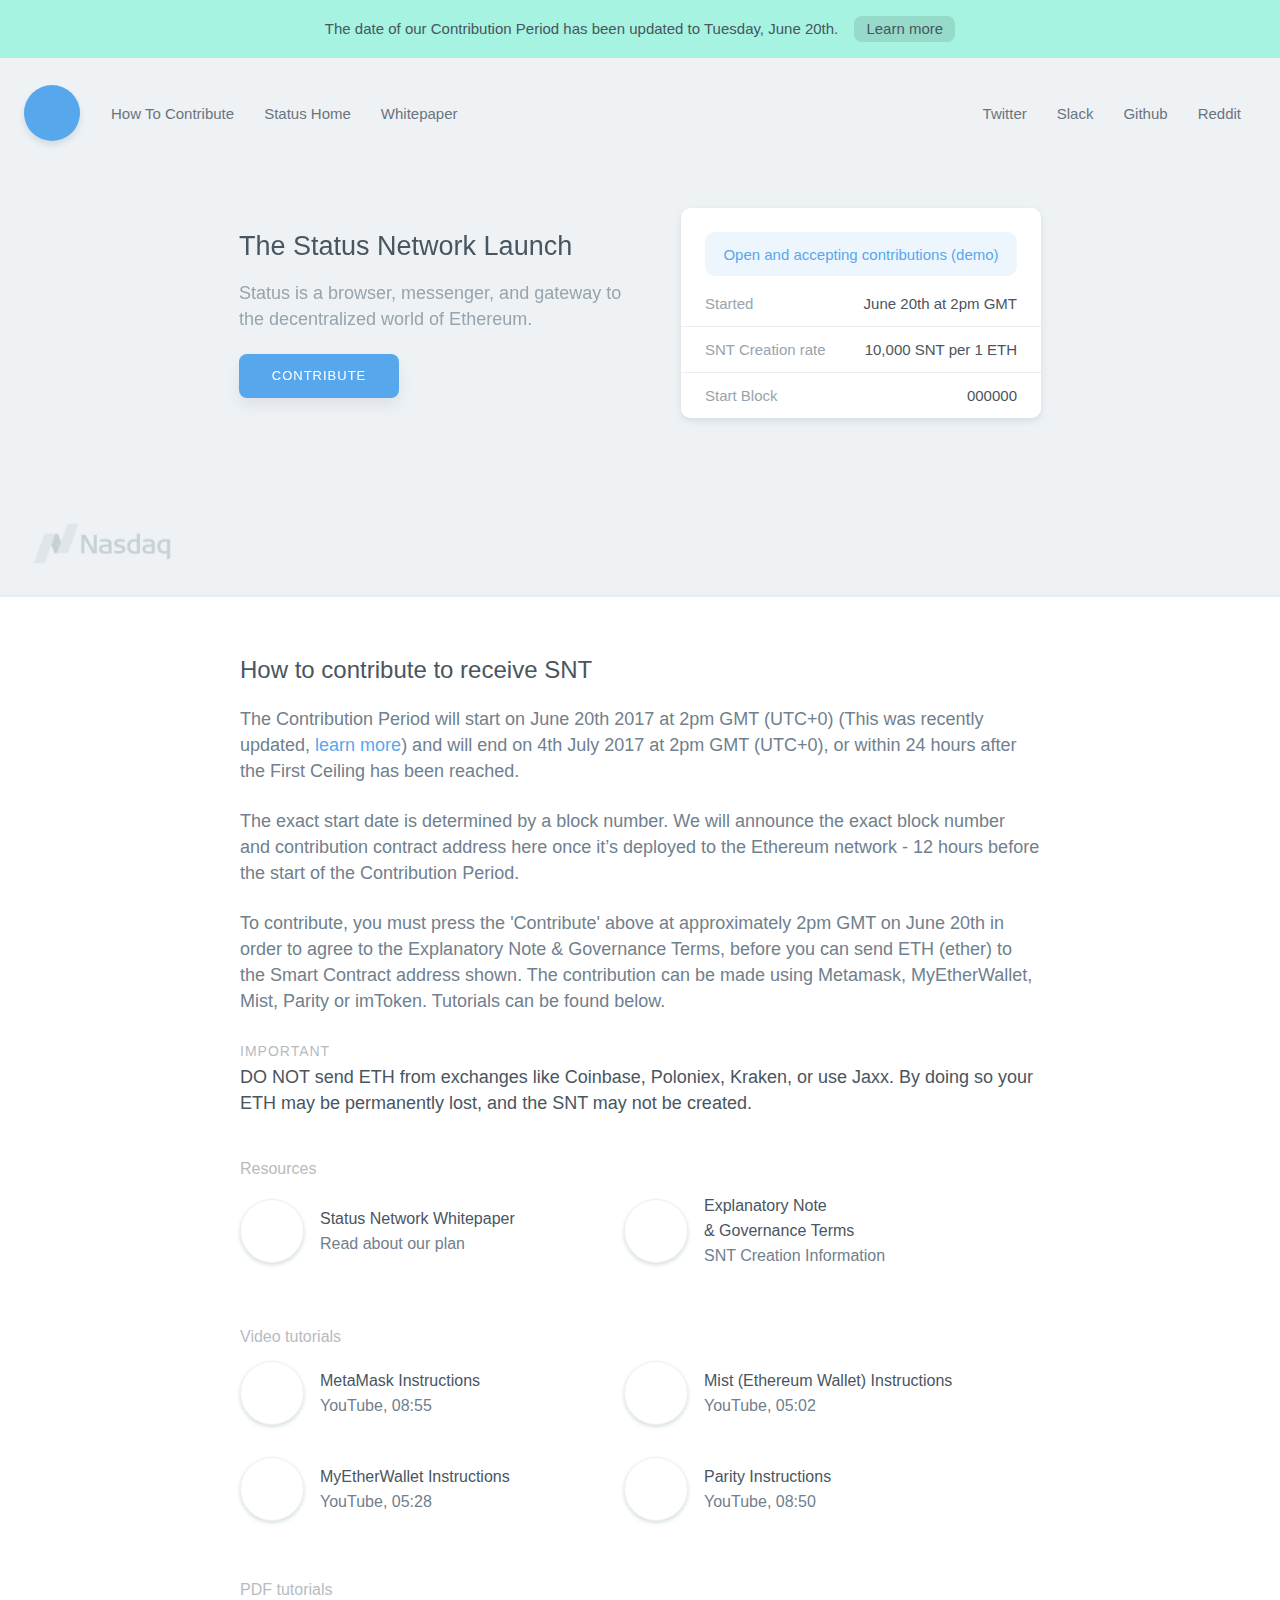
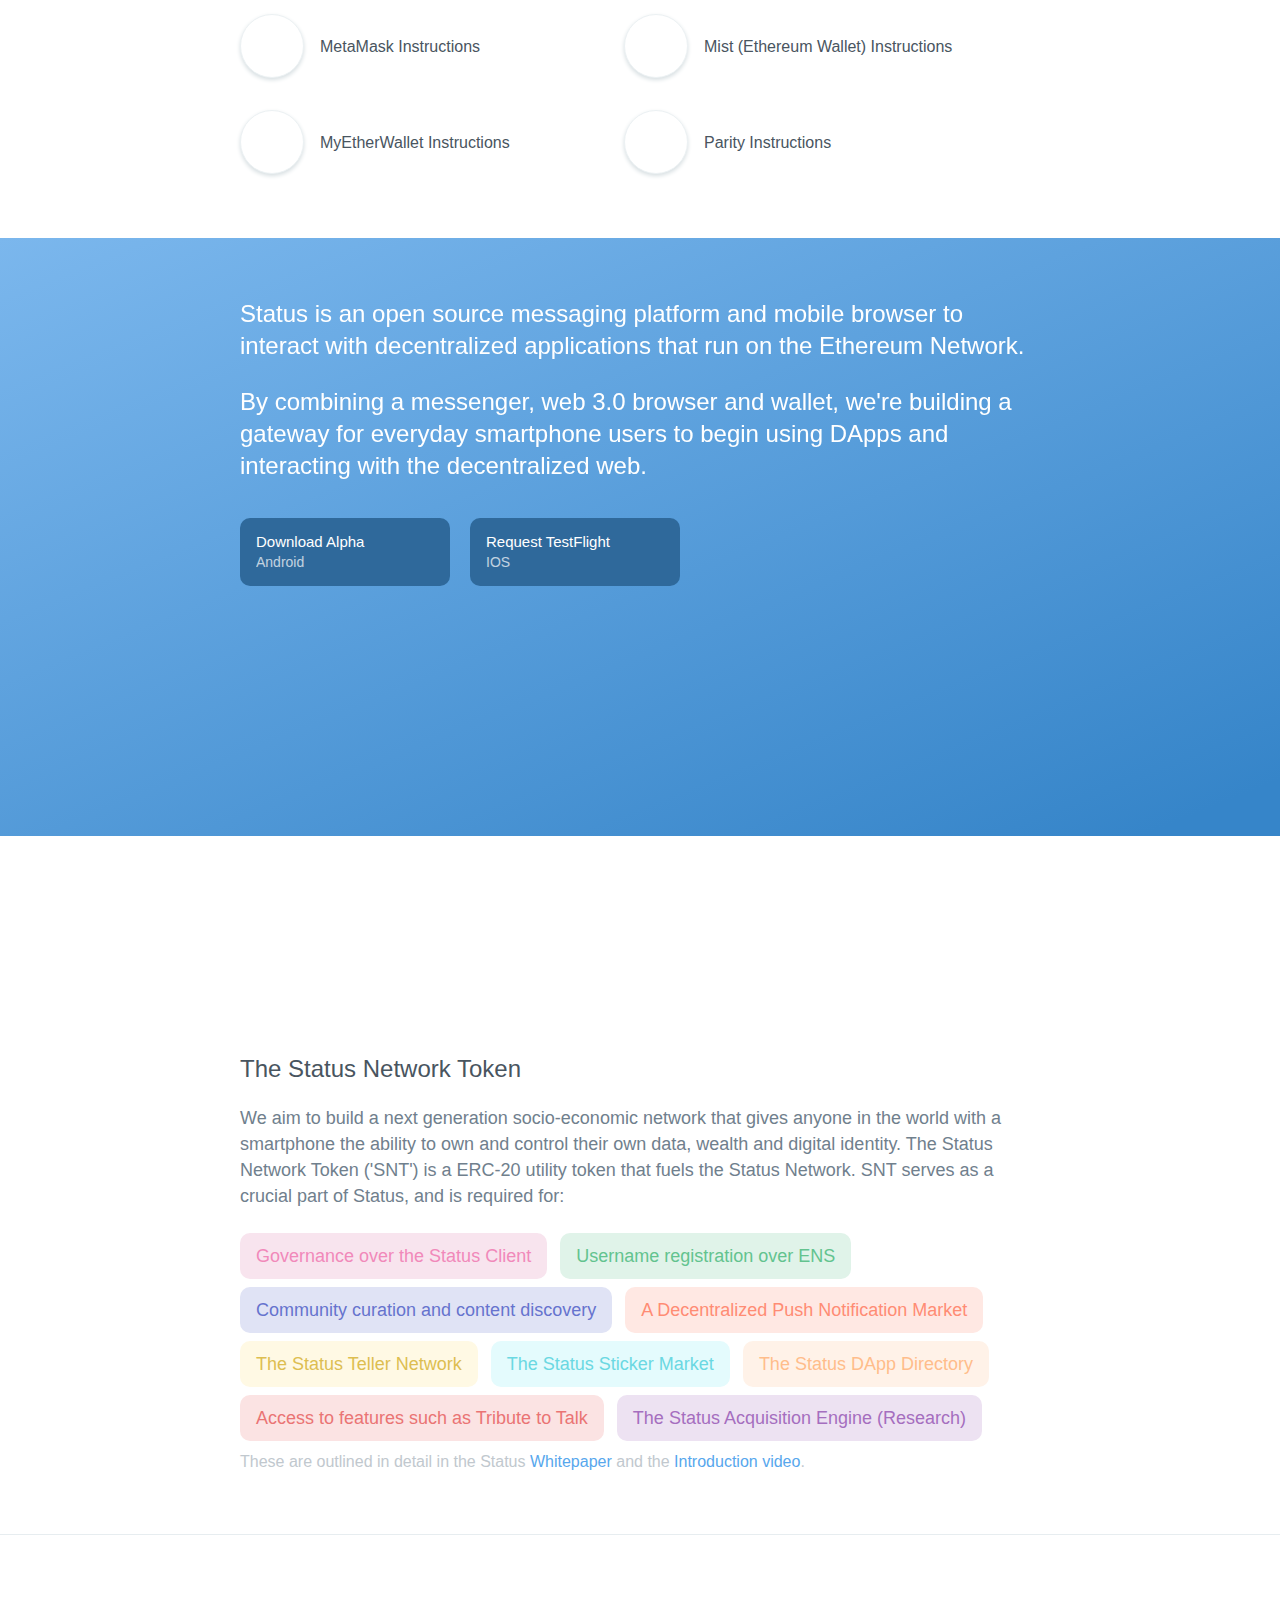
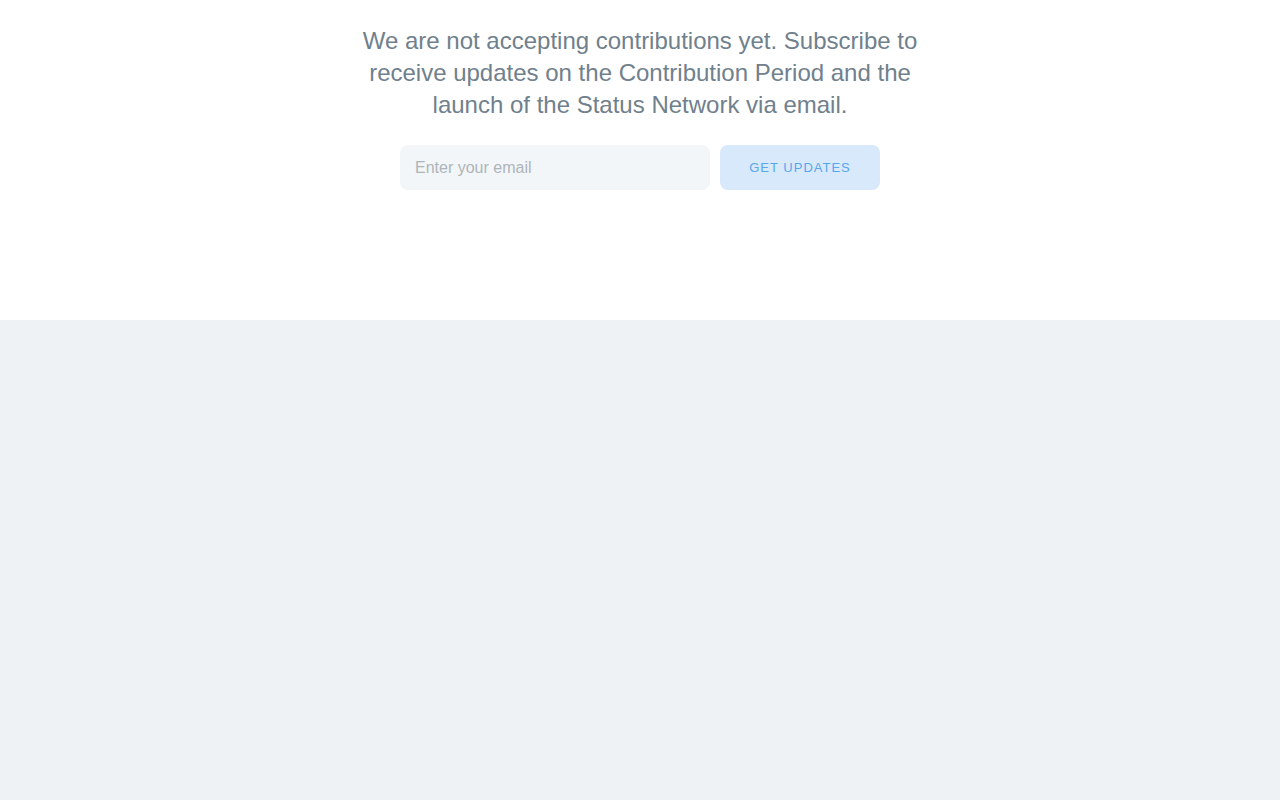
==== 2pm.html @ 8ddc3a20 "Merge remote-tracking branch 'status-im/gh-pages' into gh-pages" ====
<!doctype html>
<html>

<head>
  <meta charset="utf-8">
  <meta http-equiv="x-ua-compatible" content="ie=edge">

  <title>Status Contribution Period</title>
  <meta name="description" content="Status is an interface to access Ethereum, built for Android & iOS. Enjoy encrypted messaging, a cryptocurrency wallet, and seamless access to DApps.">
  <meta name="viewport" content="width=device-width, initial-scale=1">

  <link rel="icon" type="image/png" href="img/new-site/logo-32.png?v=516c1cd" sizes="32x32" />
  <link rel="icon" type="image/png" href="img/new-site/logo-16.png?v=5108317" sizes="16x16" />

  <link rel="apple-touch-icon" href="img/new-site/apple-touch-icon-1024.png?v=464c5b1">
  <link rel="apple-touch-icon" sizes="76x76" href="img/new-site/apple-touch-icon-76.png?v=13dde43">
  <link rel="apple-touch-icon" sizes="120x120" href="img/new-site/apple-touch-icon-120.png?v=e3d71d5">
  <link rel="apple-touch-icon" sizes="152x152" href="img/new-site/apple-touch-icon-152.png?v=1353ddd">
  <link rel="apple-touch-icon" sizes="180x180" href="img/new-site/apple-touch-icon-180.png?v=401931a">
  <link rel="mask-icon" href="img/new-site/logo-mask.svg" color="4360DF">

  <!-- favicon.ico in the root directory -->
  <link rel="stylesheet" href="css/main.css?v=1b4d2f6">
  <meta property="og:title" content="Status Contribution Period" />
</head>

<body>
  <div class="news">
    <div class="news-inner">
      The date of our Contribution Period has been updated to Tuesday, June 20th.&nbsp;<a href="https://blog.status.im/new-date-contribution-period-begins-tuesday-june-20th-at-2pm-gmt-e00c56c65ead" target="_blank">Learn&nbsp;more</a>
    </div>
  </div>

  <div class="overlay overlay--agreement">
    <div class="popup popup--agreement">
        <a class="popup__button popup__button--close"></a>
        <div class="popup__steps">Step 1 of 2</div>
        <h4 class="popup__title">Contribution Agreement & Terms and Conditions</h4>
        <div class="popup__text">You must read and agree to the following information before you can proceed.</div>
        <div class="terms">
            <p>SNT Creation and Status Project Creation Conditions: Explanatory Note & Governance Terms. Principles.</p>
            <p>By transferring Ether (“ETH”) and/or Status Genesis Tokens (“SGT”, have been given to members of the community and other supporters as reward for their commitment) to the Smart Contract System and the Smart Contract System creating Status Tokens (“SNT”), the User understands and accepts that the User makes a contribution into a Smart Contract System for the development of the Status Project (“Contribution”), as further described in the Status Project Whitepaper (“Status Project” / “the Whitepaper”). For the Whitepaper and/or further information on the Status Project, visit: https://status.im. The information contained in the Whitepaper and on the website are of descriptive nature only, are not binding and do – unless explicitly referred to herein – not form part of the Terms as set forth under para. 5 below.</p>
            <p>The User understands and accepts that while the individuals and entities, including Status Research & Development GmbH (hereinafter “Status GmbH”), assigned to this task will make reasonable efforts to develop and complete the Status Project, it is possible that such development may fail and User’s SNT become useless and/or valueless due to technical, commercial, regulatory or any other reasons (see also Chapter 5 regarding Risks).</p>
            <p>The User is also aware of the risk that even if all or parts of the Status Project are successfully developed and released in full or in parts, due to a lack of public interest, the Status Project could be fully or partially abandoned, remain commercially unsuccessful or shut down for lack of interest, regulatory or other reasons. The User therefore understands and accepts that the transfer of ETH and/or SGT to the Smart Contract System and the creation of SNT by the Smart Contract System carry significant financial, regulatory and/or reputational risks (including the complete loss of value of created SNT if any, and attributed features of the Status Project).</p>
            <p>The User furthermore understands and accepts that - as the creation of the SNT as well as the assignment of the execution of the Status Project are smart contract based - the terms and conditions applicable thereon are set forth in the Smart Contract System Code, consisting of three interconnected software codes, existing on the Ethereum blockchain at the address published 12 hours before the start of the Contribution Period on: https://status.im.</p>
            <p>To the extent the terms contained herein or in any other document or communication contradict to the ones set forth in the Smart Contract System, the terms of the Smart Contract System prevail. Furthermore, neither this document nor any other document or communication may modify or add any additional obligations to Status GmbH or publisher of these terms or developer of the Smart Contract System and/or any other person, Status GmbH and/or affiliates involved with the deployment of the Smart Contract System and the setting up of the Status Project beyond those set forth in the Smart Contract System.</p>
        </div>
        <form name="agreement-form" class="" id="agreement-form" >
          <div class="checkbox-wrap">
            <div class="checkbox-inner"><input type="checkbox" name="terms" class="popup__checkbox" id="terms-checkbox" value="none" /><label for="terms-checkbox"></label></div>
            <div class="pseudo-label">I hereby confirm that I read and agree to the <a href="https://contribute.status.im/status-terms.pdf" target="_blank" >Contribution Terms</a> and <a href="https://status.im/whitepaper.pdf" target="_blank" >Status Whitepaper</a>.</div>
          </div>
          <div class="checkbox-wrap">
            <div class="checkbox-inner"><input type="checkbox" name="citizen" class="popup__checkbox" id="citizenship-checkbox" value="none" /><label for="citizenship-checkbox"></label></div>
            <div class="pseudo-label">I hereby confirm that I am not a US citizen or resident, nor am I signing on behalf of a US citizen or resident.</div>
          </div>
          <div class="checkbox-wrap">
            <div class="checkbox-inner"><input type="checkbox" name="workshop" class="popup__checkbox" id="workshop-checkbox" value="none" /><label for="workshop-checkbox"></label></div>
            <div class="pseudo-label">I hereby acknowledge that the Contributions will be used to fulfil the workshop mission.</div>
          </div>
          <div class="checkbox-wrap">
            <div class="checkbox-inner"><input type="checkbox" name="tokens" class="popup__checkbox" id="tokens-checkbox" value="none" /><label for="tokens-checkbox"></label></div>
            <div class="pseudo-label">I hereby acknowledge that the Contributor does not receive equity in Status Research & Development GmbH.</div>
          </div>

          <div class="popup__footer">
            <div class="popup__footer-title">Enter your full name or initials to digitally sign and agree:</div>
            <div class="input-wrap">
              <div class="tooltip tooltip--shown">Check all the checkboxes and enter your initials to proceed</div>
              <input class="popup-name-field" type="text" name="name-field" value="" placeholder="Enter your initials..."/>
              <input type="submit" disabled value="SIGN & AGREE" name="agree" class="button button--agree">
            </div>
          </div>
        </form>
      </div>
  </div>

  <div class="overlay overlay--address">
    <div class="popup popup--address">
        <a class="popup__button popup__button--close"></a>
        <div class="popup__steps">Step 2 of 2</div>
        <h4 class="popup__title">Send Your Contribution Using ETH</h4>

        <div class="popup__text">
          Send ETH to the smart contract address below using Mist, Metamask, imToken, Parity or MyEtherWallet. By sending ETH to the address below, you agree to the <a href="https://contribute.status.im/status-terms.pdf" target="_blank" >Contribution Terms</a>.
          <div class="text-note">
            <h5>IMPORTANT</h5> DO NOT send ETH from exchanges like Coinbase, Poloniex, Kraken, or use Jaxx. By doing so your ETH may be permanently lost, and the SNT may not be created.
            <h5>REMEMBER</h5> Your tokens, transactions, wallets and passwords are your responsibility. Protect your keys and passwords, they are unrecoverable. If you lose them someone else may get access to your tokens
          </div>
        </div>

        <div class="address-wrap">
          <div class="address__row">
            <div class="address__column">
              <div class="address__label">Contract address</div>
              <div class="address__value">ADDRESS WILL BE DISPLAYED HERE</div>
            </div>
          </div>

          <div class="address__row">
            <div class="address__column address__column--third">
              <div class="address__label">Start Block</div>
              <div class="address__value">000000</div>
            </div>
            <div class="address__column address__column--third">
              <div class="address__label">Recommended Gas Limit</div>
              <div class="address__value">200,000</div>
            </div>
            <div class="address__column address__column--third">
              <div class="address__label">Maximum Gas Price</div>
              <div class="address__value">50 Gwei</div>
            </div>
          </div>
        </div>

    </div>
  </div>

  <div class="floating-button">
    <a class="button button--floating-prtcpt" href="#">Contribute</a>
  </div>

  <div class="container-wrap">
    <div class="container">
      <div class="slides">
        <div class="slide slide--one">
          <div class="slide__inner">
            <div class="header">
              <div class="header__inner">
                <div class="header-section header-section--left">
                  <a class="logo" href="/">
                    <span class="logo__icon"></span>
                  </a>
                  <div class="nav">
                    <a class="nav__item nav__item--participate" href="#"><span class="to-hide">How To</span>&nbsp;Contribute</a>
                    <a class="nav__item" target="_blank" href="https://status.im/">Status Home</a>
                    <a class="nav__item" target="_blank" href="https://status.im/whitepaper.pdf">Whitepaper</a>
                  </div>
                </div>
                <div class="header-section header-section--right">
                  <div class="nav">
                    <a class="nav__item" target="_blank" href="https://twitter.com/ethstatus">Twitter</a>
                    <a class="nav__item" target="_blank" href="http://slack.status.im/">Slack</a>
                    <a class="nav__item" target="_blank" href="https://github.com/status-im">Github</a>
                    <a class="nav__item" target="_blank" href="https://www.reddit.com/r/statusim/">Reddit</a>
                </div>
                </div>
              </div>
            </div>

            <div class="intro intro--open">
              <div class="tagline">
                <h2 class="tagline__title">The Status Network Launch</h2>
                <div class="tagline__body">Status is a browser, messenger, and gateway to the decentralized world of Ethereum.</div>
                <div class="tagline__button">
                  <a class="button button--participate" href="#">Contribute</a>
                </div>
              </div>

              <div class="widget-wrap">
                <div class="widget">

                  <div class="widget-row widget-row--status">
                    <div class="widget-row--status__inner">
                      Open and accepting contributions (demo)
                    </div>
                  </div>
                  <div class="widget-row widget-row--started">
                    <div class="widget-key">Started</div>
                    <div class="widget-value">June 20th at 2pm GMT</div>
                  </div>
                  <div class="widget-row widget-row--rate">
                    <div class="widget-key">SNT Creation rate</div>
                    <div class="widget-value">10,000 SNT per 1 ETH</div>
                  </div>
                  <div class="widget-row widget-row--block">
                    <div class="widget-key">Start Block</div>
                    <div class="widget-value">000000</div>
                  </div>
                </div>
              </div>
            </div>

            <div class="logos">
              <div class="logo-header">Featured in</div>
                <a href="http://www.nasdaq.com/article/chinas-interest-and-investment-in-ethereums-blockchain-expands-cm796241" target="_blank" class="media-logo media-logo--nasdaq"></a>
                <a href="https://cointelegraph.com/news/cointelegraph-events-humaniq-announce-blockchain-oscar-winners" target="_blank" class="media-logo media-logo--cointelegraph"></a>
   		          <a href="https://finance.yahoo.com/news/status-im-ethereum-mobile-client-010000903.html" target="_blank" class="media-logo media-logo--yahoo"></a>
   		          <a href="https://www.ethnews.com/status-ethereum-mobile-light-client-launches-alpha" target="_blank" class="media-logo media-logo--ethnews"></a>
                <a href="https://etherreview.info/the-ether-review-58-status-conquers-mobile-86c0a554f47b?gi=e9924490fea6" target="_blank" class="media-logo media-logo--etherreview"></a>
            </div>
          </div>
        </div>

        <div class="slide slide--two">
          <div class="slide__inner">
              <div class="text-section">
                <h2>How to contribute to receive SNT</h2>
                <div class="text">
                  <p>The Contribution Period will start on June 20th 2017 at 2pm GMT (UTC+0) (This was recently updated, <a href="https://blog.status.im/new-date-contribution-period-begins-tuesday-june-20th-at-2pm-gmt-e00c56c65ead">learn more</a>) and will end on 4th July 2017 at 2pm GMT (UTC+0), or within 24 hours after the First Ceiling has been reached.</p>
                  <p>The exact start date is determined by a block number. We will announce the exact block number and contribution contract address here once it’s deployed to the Ethereum network - 12 hours before the start of the Contribution Period.</p>
                  <p>To contribute, you must press the 'Contribute' above at approximately 2pm GMT on June 20th in order to agree to the Explanatory Note & Governance Terms, before you can send ETH (ether) to the Smart Contract address shown. The contribution can be made using Metamask, MyEtherWallet, Mist, Parity or imToken. Tutorials can be found below.</p>
                  <h5>Important</h5>
                  <p class="paragraph--warning">DO NOT send ETH from exchanges like Coinbase, Poloniex, Kraken, or use Jaxx. By doing so your ETH may be permanently lost, and the SNT may not be created.</p>
                </div>

                <div class="data">

                  <h4 class="data-title">Resources</h4>
                  <div class="data-row">
                    <a class="data-item" target="_blank" href="https://status.im/whitepaper.pdf" >
                      <div class="data-item__icon"><div class="data-item__symbol data-item__symbol-file"></div></div>
                      <div class="data-item__text">
                        <div class="data-item__title">Status Network Whitepaper</div>
                        <div class="data-item__description">Read about our plan</div>
                      </div>
                    </a>
                    <a class="data-item" target="_blank" href="https://contribute.status.im/status-terms.pdf">
                      <div class="data-item__icon"><div class="data-item__symbol data-item__symbol-file"></div></div>
                      <div class="data-item__text">
                        <div class="data-item__title">Explanatory Note &&nbsp;Governance&nbsp;Terms</div>
                        <div class="data-item__description">SNT Creation Information</div>
                      </div>
                    </a>
                  </div>

                  <h4 class="data-title">Video tutorials</h4>
                  <div class="data-row">
                    <a class="data-item" target="_blank" href="https://youtu.be/sJuBl2rFO7Q">
                      <div class="data-item__icon"><div class="data-item__symbol data-item__symbol-video"></div></div>
                      <div class="data-item__text">
                        <div class="data-item__title">MetaMask Instructions</div>
                        <div class="data-item__description">YouTube, 08:55</div>
                      </div>
                    </a>
                    <a class="data-item" target="_blank" href="https://youtu.be/su12xQf_ZM0">
                      <div class="data-item__icon"><div class="data-item__symbol data-item__symbol-video"></div></div>
                      <div class="data-item__text">
                        <div class="data-item__title">Mist (Ethereum Wallet) Instructions</div>
                        <div class="data-item__description">YouTube, 05:02</div>
                      </div>
                    </a>
                    <a class="data-item" target="_blank" href="https://youtu.be/vLcYI8gUcEg">
                      <div class="data-item__icon"><div class="data-item__symbol data-item__symbol-video"></div></div>
                      <div class="data-item__text">
                        <div class="data-item__title">MyEtherWallet Instructions</div>
                        <div class="data-item__description">YouTube, 05:28</div>
                      </div>
                    </a>
                    <a class="data-item" target="_blank" href="https://youtu.be/tX6ZAZ0B9e0">
                      <div class="data-item__icon"><div class="data-item__symbol data-item__symbol-video"></div></div>
                      <div class="data-item__text">
                        <div class="data-item__title">Parity Instructions</div>
                        <div class="data-item__description">YouTube, 08:50</div>
                      </div>
                    </a>
                  </div>

                  <h4 class="data-title">PDF tutorials</h4>
                  <div class="data-row">
                    <a class="data-item" target="_blank" href="tutorials/metamask.pdf" >
                      <div class="data-item__icon"><div class="data-item__symbol data-item__symbol-file"></div></div>
                      <div class="data-item__text">
                        <div class="data-item__title">MetaMask Instructions</div>
                      </div>
                    </a>
                    <a class="data-item" target="_blank" href="tutorials/mist_ethereum-wallet.pdf">
                      <div class="data-item__icon"><div class="data-item__symbol data-item__symbol-file"></div></div>
                      <div class="data-item__text">
                        <div class="data-item__title">Mist (Ethereum Wallet) Instructions</div>
                      </div>
                    </a>
                    <a class="data-item" target="_blank" href="tutorials/myetherwallet_mew.pdf">
                      <div class="data-item__icon"><div class="data-item__symbol data-item__symbol-file"></div></div>
                      <div class="data-item__text">
                        <div class="data-item__title">MyEtherWallet Instructions</div>
                      </div>
                    </a>
                    <a class="data-item" target="_blank" href="tutorials/parity.pdf">
                      <div class="data-item__icon"><div class="data-item__symbol data-item__symbol-file"></div></div>
                      <div class="data-item__text">
                        <div class="data-item__title">Parity Instructions</div>
                      </div>
                    </a>
                  </div>
                </div>
              </div>
          </div>
        </div>

        <div class="slide slide--three">
          <div class="slide__inner">

            <div class="text-section">
              <!-- div class="text-logo"><span class="logo__icon"></span></div -->
              <div class="text">
                <p>Status is an open source messaging platform and mobile browser to interact with decentralized applications that run on the Ethereum Network.</p>
                <p>By combining a messenger, web 3.0 browser and wallet, we're building a gateway for everyday smartphone users to begin using DApps and interacting with the decentralized web.</p>
                <div class="app-buttons">
                  <a class="app-button app-button--android" href="https://test.status.im/">
                    <span class="app-button__title">Download Alpha</span>
                    <span class="app-button__platform">Android</span>
                    <span class="app-button__icon"></span>
                  </a>
                  <a class="app-button app-button--ios" href="http://slack.status.im/">
                    <span class="app-button__title">Request TestFlight</span>
                    <span class="app-button__platform">IOS</span>
                    <span class="app-button__icon"></span>
                  </a>
                </div>
              </div>
            </div>

            <div class="app">
              <div class="app-inner"></div>
            </div>
          </div>
        </div>

        <div class="slide slide--four">
          <div class="slide__inner">
            <div class="text-section">
              <h2>The Status Network Token</h2>
              <div class="text">
                <p>We aim to build a next generation socio-economic network that gives anyone in the world with a smartphone the ability to own and control their own data, wealth and digital identity. The Status Network Token ('SNT') is a ERC-20 utility token that fuels the Status Network. SNT serves as a crucial part of Status, and is required for:</p>
                <ul class="list">
      					  <li>Governance over the Status Client</li>
      					  <li>Username registration over ENS</li>
      					  <li>Community curation and content discovery</li>
      					  <li>A Decentralized Push Notification Market</li>
      					  <li>The Status Teller Network</li>
      					  <li>The Status Sticker Market</li>
      					  <li>The Status DApp Directory</li>
      					  <li>Access to features such as Tribute to Talk</li>
      					  <li>The Status Acquisition Engine (Research)</li>
      					</ul>
              </div>
            </div>
            <div class="text-footer">
              These are outlined in detail in the Status <a href="https://status.im/whitepaper.pdf" target="_blank">Whitepaper</a> and the <a href="https://www.youtube.com/watch?v=Je7yErjEVt4" target="_blank">Introduction video</a>.
            </div>

          </div>
        </div>
        <div class="slide slide--five">
          <div class="slide__inner">
            <div class="email-section">
              <div class="email-section__text">
                <div class="text">
                  <p>We are not accepting contributions yet. Subscribe to receive updates on the Contribution Period and the launch of the Status Network via email.</p>
                </div>
              </div>
              <div class="email-form">
                <!-- Mailchimp -->
                <form action="https://status.us13.list-manage.com/subscribe/post?u=d0c1a0be2adff281b52e27a7f&amp;id=78f032de8b" method="post" id="mc-embedded-subscribe-form" name="mc-embedded-subscribe-form" class="validate" target="_blank" novalidate="novalidate">
                  <div class="email-form__inner">
                    <input type="email" value="" name="EMAIL" class="required email-input mce-EMAIL email-form__input email-form__input--email" placeholder="Enter your email" aria-required="true">
                    <input type="submit" value="GET UPDATES" name="subscribe" class="button email-form__input email-form__input--sumbit mc-embedded-subscribe button email-button">
                    <div style="position: absolute; left: -5000px;" aria-hidden="true"><input type="text" name="b_d0c1a0be2adff281b52e27a7f_09e2d9ae07" tabindex="-1" value=""></div>
                  </div>
                  <div id="mce-responses" class="email-form__responces">
                    <div class="response email-form__error-message" id="mce-error-response"></div>
                    <div class="email-form__success-message response" id="mce-success-response"></div>
                  </div>
                </form>
                <!-- End Mailchimp -->
              </div>
            </div>
          </div>
        </div>


      </div>
    </div>
  </div>

  <div class="footer">
    <div class="footer-inner">
      <div class="footer-logo-wrap">
        <div class="footer-logo-wrap__inner">
          <div class="footer-logo"></div>
          <div class="footer-address">Status Research & Development GmbH<br/>Baarerstrasse 10<br/>Zug, Switzerland</div>
        </div>
      </div>
      <div class="footer-table">
        <div class="footer-table__column">
          <h4 class="footer-header">Social links</h4>
          <ul class="footer-list">
            <li class="footer-link footer-link--fb"><a href="https://www.facebook.com/ethstatus" target="_blank"><span class="footer-icon"></span><span class="footer-link-label">Facebook</span></a></li>
            <li class="footer-link footer-link--tw"><a href="https://twitter.com/ethstatus" target="_blank"><span class="footer-icon"></span><span class="footer-link-label">Twitter</span></a></li>
            <li class="footer-link footer-link--sl"><a href="http://slack.status.im/" target="_blank"><span class="footer-icon"></span><span class="footer-link-label">Slack</span></a></li>
            <li class="footer-link footer-link--gh"><a href="https://github.com/status-im" target="_blank"><span class="footer-icon"></span><span class="footer-link-label">Github</span></a></li>
            <li class="footer-link footer-link--rd"><a href="https://www.reddit.com/r/statusim/" target="_blank"><span class="footer-icon"></span><span class="footer-link-label">Reddit</span></a></li>
            <li class="footer-link footer-link--yt"><a href="https://www.youtube.com/channel/UCFzdJTUdzqyX4e9dOW7UpPQ/" target="_blank"><span class="footer-icon"></span><span class="footer-link-label">YouTube</span></a></li>
          </ul>
        </div>
        <div class="footer-table__column">
          <h4 class="footer-header">More</h4>
          <ul class="footer-list">
            <li class="footer-link"><a href="https://wiki.status.im" target="_blank">Status Wiki</a></li>
            <li class="footer-link"><a href="https://blog.status.im/?gi=73d6676925e9" target="_blank">Status Blog</a></li>
            <li class="footer-link"><a href="https://status.im/jobs.html" target="_blank">Jobs</a></li>
          </ul>
        </div>
        <div class="footer-table__column">
          <h4 class="footer-header">Language</h4>
          <ul class="footer-list">
            <li class="footer-link">
              <select class="language-switcher" name="lang">
                    <option value="en">English</option>
                  </select>
            </li>
          </ul>
        </div>
      </div>
    </div>
  </div>

  <script src="js/polyfill.min.js?v=0c1f4da"></script>
  <script src="js/app.js?v=65f1f11"></script>
  <script src="js/mc-validate.js?v=207d097"></script>

  <!-- Google Analytics -->
  <script>
    (function(i, s, o, g, r, a, m) {
      i['GoogleAnalyticsObject'] = r;
      i[r] = i[r] || function() {
        (i[r].q = i[r].q || []).push(arguments)
      }, i[r].l = 1 * new Date();
      a = s.createElement(o),
        m = s.getElementsByTagName(o)[0];
      a.async = 1;
      a.src = g;
      m.parentNode.insertBefore(a, m)
    })(window, document, 'script', 'https://www.google-analytics.com/analytics.js', 'ga');

    try {
      ga('create', 'UA-79146816-1', 'auto');
      ga('send', 'pageview');
    } catch (e) {}
  </script>
  <!-- /Google Analytics -->
</body>

</html>
---- css/main.css ----
a,abbr,acronym,address,applet,article,aside,audio,b,big,blockquote,body,canvas,caption,center,cite,code,dd,del,details,dfn,div,dl,dt,em,embed,fieldset,figcaption,figure,footer,form,h1,h2,h3,h4,h5,h6,header,hgroup,html,i,iframe,img,ins,kbd,label,legend,li,mark,menu,nav,object,ol,output,p,pre,q,ruby,s,samp,section,small,span,strike,strong,sub,summary,sup,table,tbody,td,tfoot,th,thead,time,tr,tt,u,ul,var,video{margin:0;padding:0;border:0;font-size:100%;font:inherit;vertical-align:baseline}article,aside,details,figcaption,figure,footer,header,hgroup,menu,nav,section{display:block}body{line-height:1}ol,ul{list-style:none}blockquote,q{quotes:none}blockquote:after,blockquote:before{content:"";content:none}q:after,q:before{content:"";content:none}table{border-collapse:collapse;border-spacing:0}div{box-sizing:border-box}button,input,label,select,textarea{margin:0;border:0;padding:0;display:inline-block;vertical-align:middle;white-space:normal;background:0 0;line-height:1;font-size:13px;font-family:Arial}input:focus{outline:0}input,textarea{box-sizing:content-box}button,input[type=button],input[type=checkbox],input[type=radio],input[type=reset],input[type=submit],select{box-sizing:border-box}input[type=checkbox],input[type=radio]{width:13px;height:13px}input[type=search]{-webkit-appearance:textfield;-webkit-box-sizing:content-box}::-webkit-search-decoration{display:none}button,input[type=button],input[type=reset],input[type=submit]{overflow:visible;width:auto}::-webkit-file-upload-button{padding:0;border:0;background:0 0}textarea{vertical-align:top;overflow:auto}select[multiple]{vertical-align:top}@font-face{font-family:PostGrotesk-Medium;src:url(../fonts/PostGrotesk-Medium.eot);src:url(../fonts/PostGrotesk-Medium.eot?#iefix) format("embedded-opentype"),url(../fonts/PostGrotesk-Medium.woff) format("woff"),url(../fonts/PostGrotesk-Medium.svg#PostGrotesk-Medium) format("svg");font-weight:400;font-style:normal}@font-face{font-family:PostGrotesk-Book;src:url(../fonts/PostGrotesk-Book.eot);src:url(../fonts/PostGrotesk-Book.eot?#iefix) format("embedded-opentype"),url(../fonts/PostGrotesk-Book.woff) format("woff"),url(../fonts/PostGrotesk-Book.svg#PostGrotesk-Book) format("svg");font-weight:400;font-style:normal}body{background-color:#eef2f5;font-family:PostGrotesk-Book,-apple-system,BlinkMacSystemFont,"Segoe UI",Helvetica,Arial,sans-serif;font-weight:400;font-size:15px;line-height:25px;color:#49555f;text-rendering:optimizeLegibility;-webkit-font-smoothing:antialiased}body.popup-open{overflow:hidden}a{color:#49555f;text-decoration:none;transition:opacity .2s ease}.button{display:block;height:44px;line-height:43px;padding:0 20px;font-family:PostGrotesk-Medium,-apple-system,BlinkMacSystemFont,"Segoe UI",Helvetica,Arial,sans-serif;font-size:13px;text-transform:uppercase;text-align:center;letter-spacing:1px;color:#fff;background-color:#57a7ed;box-shadow:0 8px 14px 0 #dee2e5;border-radius:8px;transform:translate3d(0,0,0) scale(1);transition:transform .1s ease,box-shadow .2s ease,background-color .2s ease;-webkit-appearance:none;cursor:pointer}.button:active{transform:translate3d(0,0,0) scale(.99)}.button:disabled{color:#d4d7da;background-color:#fff;box-shadow:0 4px 6px 0 rgba(175,192,202,.28)}.button.button--disabled{color:rgba(255,255,255,.5);box-shadow:none;cursor:default}.button:hover{background-color:#84cfff}.button.button--disabled:hover{color:rgba(255,255,255,.5);cursor:default;background-color:#57a7ed}.floating-button{position:fixed;z-index:900;bottom:32px;left:32px;opacity:0;transform:translate3d(0,40px,0);transition:opacity .1s ease,transform .6s cubic-bezier(.14,.805,.275,1.08)}.floating-button.button--shown{opacity:1;transform:translate3d(0,0,0)}.floating-button.floating-button--hidden{display:none}.floating-button .button{background:#57a7ed;box-shadow:0 5px 6px 0 rgba(0,0,0,.1);border-radius:10px;min-width:120px}.floating-button .button:hover{background-color:#84cfff}@media (max-width:840px){.floating-button{display:none}}.header{position:absolute;margin:0 auto;display:-ms-flexbox;display:flex;-ms-flex-pack:center;justify-content:center;width:100%;z-index:900;top:0;left:0;height:110px;padding:0 24px}.header__inner{width:1280px;display:-ms-flexbox;display:flex;-ms-flex-pack:justify;justify-content:space-between}.header-section{display:-ms-flexbox;display:flex;-ms-flex-align:center;align-items:center}.nav{display:-ms-flexbox;display:flex;-ms-flex-align:start;align-items:flex-start;opacity:.8}.nav:hover{opacity:1}a.logo{display:-ms-flexbox;display:flex;-ms-flex-wrap:nowrap;flex-wrap:nowrap;-ms-flex-pack:center;justify-content:center;-ms-flex-align:center;align-items:center;padding:0;margin:0 16px 0 0;width:56px;height:56px;background:#57a7ed;box-shadow:0 4px 6px 0 rgba(134,157,171,.28);border-radius:50%;transition:transform .1s ease,box-shadow .2s ease,background-color .2s ease}.logo__icon{height:24px;width:24px;background-image:url(../img/new-site/status-symbol.svg);background-size:24px;background-position:left}a.logo:hover{background-color:#84cfff}.nav a{font-size:15px;display:-ms-flexbox;display:flex;-ms-flex-align:center;align-items:center;padding:15px 15px}.header .nav a{color:#49555f;transition:color .2s ease}.header .nav a:hover{color:#57a7ed}.header .nav a.nav__item--blog::before{content:"";width:16px;height:16px;background-image:url(../img/new-site/icon_external.png);background-size:16px;opacity:0;transform:translate3d(5px,0,0) rotate(5deg);margin:0 10px 0 0;transition:transform .2s ease,opacity .2s ease}.header .nav a.nav__item--blog:hover::before{transform:translate3d(0,0,0) rotate(0);opacity:.4}.nav a:hover{opacity:.9}.shares{width:260px;height:50px}.social-links{display:-ms-flexbox;display:flex;-ms-flex-pack:center;justify-content:center}.shares .social-links{-ms-flex-pack:end;justify-content:flex-end}.social-links li.social-link{margin:0 5px}li.social-link a{display:block;width:40px;height:40px;border-radius:50%;background-color:#4d96d5;background-repeat:no-repeat;background-size:20px;background-position:center;transition:transform .2s ease;cursor:pointer}.social-link.social-link--fb a{background-image:url(../img/new-site/icon_fb.svg)}.social-link.social-link--tw a{background-image:url(../img/new-site/icon_tw.svg)}.social-link.social-link--sl a{background-image:url(../img/new-site/icon_sl.svg)}.social-link.social-link--gh a{background-image:url(../img/new-site/icon_gh.svg)}.social-link.social-link--rd a{background-image:url(../img/new-site/icon_rd.svg)}.social-link:hover a{-ms-transform:scale(1.06);transform:scale(1.06)}@media (max-width:840px){.header-section--right{display:none}a.logo{position:absolute;top:70px;left:50%;margin:0 0 0 -28px}.header__inner{-ms-flex-pack:center;justify-content:center}.header{padding:8px 16px;height:auto}.nav a{padding:10px}.nav .to-hide{display:none}.nav a:first-child{padding-left:0}.nav a:last-child{padding-right:0}}.the-iphone{position:relative;width:328px;height:678px;background:#fff;border-radius:40px;z-index:600;box-shadow:15px 10px 25px 0 rgba(33,40,60,.08),0 1px 2px 0 rgba(35,49,60,.15),inset 0 1px 1px 0 rgba(140,152,174,.38),inset 0 0 8px 4px rgba(204,213,221,.82)}.the-iphone-dot{width:7px;height:7px;position:absolute;left:124px;top:26px;transform:translate3d(0,0,0);border-radius:50%;opacity:.5;background:#dae1ea;box-shadow:inset 0 1px 2px 0 #b3b8d0}.the-iphone-line{width:52px;height:7px;position:absolute;left:50%;top:26px;transform:translate3d(-50%,0,0);border-radius:6px;opacity:.5;background:#dae1ea;box-shadow:inset 0 1px 2px 0 #b3b8d0}.the-iphone-screen{width:308px;height:549px;border:1px solid #e7e9f0;background-color:#f3f4f8;position:absolute;left:50%;top:56px;border-radius:4px;transform:translate3d(-50%,0,0);background-image:url(../img/new-site/IOS-Chat_command-send2.png);background-size:308px}.the-iphone-button{width:46px;height:46px;position:absolute;left:50%;bottom:15px;transform:translate3d(-50%,0,0);border-radius:50%;opacity:.5;background:#dae1ea;box-shadow:inset 0 1px 2px 0 #b3b8d0}.the-android{position:relative;width:324px;height:644px;background:#fff;box-shadow:15px 10px 35px 0 rgba(33,40,60,.08),0 1px 2px 0 rgba(35,49,60,.15),inset 0 1px 1px 0 rgba(140,152,174,.38),inset 0 0 8px 4px rgba(204,213,221,.82);border-radius:30px}.the-android-dot{width:8px;height:8px;position:absolute;left:82px;top:25px;border-radius:50%;opacity:.5;background:#dae1ea;box-shadow:inset 0 1px 2px 0 #b3b8d0}.the-android-line{width:93px;height:8px;position:absolute;left:50%;top:25px;transform:translate3d(-50%,0,0);border-radius:5px;opacity:.5;background:#dae1ea;box-shadow:inset 0 1px 2px 0 #b3b8d0}.the-android-screen{width:304px;height:538px;border:1px solid #e7e9f0;background-color:#f3f4f8;position:absolute;left:50%;top:53px;border-radius:4px;transform:translate3d(-50%,0,0);background-image:url(../img/new-site/Android_Chats.png);background-size:304px}.the-android-button{width:94px;height:8px;position:absolute;left:50%;bottom:24px;transform:translate3d(-50%,0,0);border-radius:5px;opacity:.5;background:#dae1ea;box-shadow:inset 0 1px 2px 0 #b3b8d0}.overlay{position:fixed;top:0;left:0;width:100%;height:100%;background-color:rgba(120,135,148,.4);z-index:999;box-sizing:border-box;overflow:auto;opacity:0;transform:translate3d(0,0,0) scale(1);visibility:hidden;transition:visibility .5s linear 0s,opacity .2s ease}.overlay.overlay--shown{transition-delay:0s;visibility:visible;opacity:1;transform:translate3d(0,0,0) scale(1)}.popup{box-sizing:border-box;width:864px;margin:132px auto 40px;background-color:#fff;border-radius:10px;padding:0;position:relative;box-shadow:0 3px 7px 0 rgba(175,192,202,.41);opacity:0;transform:translate3d(0,15px,0) scale(.96);visibility:hidden;transition-delay:.2s;transition:visibility .5s linear 0s,opacity .2s ease,transform .4s cubic-bezier(.175,.885,.135,1.425)}.popup a{color:#57a7ed;text-decoration:none}.popup.popup--shown{transition-delay:0s;visibility:visible;opacity:1;transform:translate3d(0,0,0) scale(1)}.popup__steps{font-size:14px;color:#97a4ad;padding:32px 0 4px 32px}.popup__title{font-family:PostGrotesk-Medium,-apple-system,BlinkMacSystemFont,"Segoe UI",Helvetica,Arial,sans-serif;font-size:22px;line-height:23px;padding:0 0 12px 32px}.popup__text{font-size:18px;line-height:26px;padding:0 32px 24px 32px;color:#70808d}.popup__text h5{font-family:PostGrotesk-Medium,-apple-system,BlinkMacSystemFont,"Segoe UI",Helvetica,Arial,sans-serif;font-size:14px;text-transform:uppercase;letter-spacing:1px;color:#49555f;margin:16px 0 0 0}.popup__button{position:absolute;top:-56px;width:42px;height:42px;background-color:#fff;border-radius:50%;opacity:.7;cursor:pointer;transition:opacity .2s ease}.popup__button:hover{opacity:1}.popup__button:hover{opacity:1}.popup__button::after{content:"";display:block;position:absolute;top:13px;left:13px;width:16px;height:16px;background-size:16px;background-repeat:no-repeat}.popup__button.popup__button--close{right:0}.popup__button.popup__button--close::after{background-image:url(../img/new-site/icon-close.svg)}.popup__button.popup__button--minimize{right:54px}.popup__button.popup__button--minimize::after{background-image:url(../img/new-site/icon-minimize.svg)}.popup__buttons a{margin:0 10px 0 0}.terms{background:#f6f9fa;border:1px solid #e7ecee;border-radius:10px;height:320px;overflow:scroll;font-size:16px;line-height:22px;color:#49555f;padding:16px;margin:0 32px 16px 32px}.address-wrap{padding:0 0 32px 0}.address__row{display:-ms-flexbox;display:flex;background:#f6f9fa;border:1px solid #e7ecee;border-bottom:0;border-radius:10px;margin:0 32px 0 32px}.address__row:first-child{border-radius:10px 10px 0 0}.address__row:last-child{border-radius:0 0 10px 10px;border-bottom:1px solid #e7ecee}.address__column{width:100%;padding:24px;overflow:scroll}.address__column.address__column--half{width:50%}.address__column.address__column--third{width:33.3%;border-right:1px solid #e7ecee}.address__column.address__column--half:first-child{border-right:1px solid #e7ecee}.address__column.address__column--third:last-child{border-right:0}.address__label{font-family:PostGrotesk-Medium,-apple-system,BlinkMacSystemFont,"Segoe UI",Helvetica,Arial,sans-serif;font-size:14px;color:#a5b0b9;letter-spacing:1px;text-transform:uppercase;padding:0 0 8px 0}.address__value{font-size:21px;color:#545f69}.terms p{padding:0 0 18px 0}.terms p:last-child{padding:0}.checkbox-wrap{position:relative;padding:12px 32px;display:-ms-flexbox;display:flex;-ms-flex-align:center;align-items:center;-ms-flex-pack:start;justify-content:flex-start}.checkbox-inner{position:relative;width:24px;height:24px;margin:0 16px 0 0}input[type=checkbox]{visibility:hidden;width:24px;height:24px}.checkbox-wrap label{cursor:pointer;position:absolute;width:24px;height:24px;top:0;left:0;background-color:#fff;border:1px solid #ced5d7;border-radius:5px;transition:border-color .2s ease,background-color .2s ease}.checkbox-wrap label:after{content:"";opacity:0;position:absolute;width:16px;height:16px;background-image:url(../img/new-site/icon-checkbox.svg);background-size:16px;top:4px;left:4px;-ms-transform:scale(.8);transform:scale(.8);transition:transform .3s ease,opacity .2s ease}.checkbox-wrap input[type=checkbox]:checked+label:after{opacity:1;-ms-transform:scale(1);transform:scale(1)}.checkbox-wrap input[type=checkbox]:checked+label{background-color:#57a7ed;border-color:#57a7ed}.checkbox-wrap input[type=checkbox]:disabled+label{background-color:#f6f9fa;border-color:#e7ecee}.pseudo-label{font-size:16px;color:#49555f;line-height:24px}.popup__footer{background-color:#f6f9fa;border-top:1px solid #e7ecee;border-radius:0 0 10px 10px;padding:16px 32px 32px 32px;margin:16px 0 0 0}.popup__footer-title{text-align:left;font-size:16px;padding:0 0 24px 0}.input-wrap{width:100%;display:-ms-flexbox;display:flex;-ms-flex-align:center;align-items:center;-ms-flex-pack:end;justify-content:flex-end;position:relative}.button.button--agree{opacity:1}.tooltip{position:absolute;font-size:14px;line-height:17px;color:#fff;background-color:rgba(74,92,105,.8);padding:12px;text-align:center;width:220px;border-radius:8px;top:-72px;right:-37px;opacity:0;transform:translate3d(0,-8px,0) scale(1);visibility:hidden;transition:visibility .5s linear 0s,opacity .2s ease,transform .2s ease}.tooltip.tooltip--shown{transition-delay:0s;visibility:visible;opacity:1;transform:translate3d(0,0,0) scale(1)}.tooltip::after{content:"";position:absolute;width:0;height:0;border-style:solid;border-width:5px 6px 0 6px;border-color:rgba(74,92,105,.8) transparent transparent transparent;bottom:-5px;left:50%;margin:0 0 0 -4px}.popup-name-field{text-align:left;background-color:transparent;color:#49555f;width:200px;padding:0 0;margin:0 24px 0 0;font-family:PostGrotesk-Book,sans-serif;box-sizing:border-box;height:45px;line-height:45px;border-radius:0;border-bottom:1px solid #d2dde1;transition:background-color .2s ease,border-color .2s ease,border-width .2s ease;font-weight:400;font-size:16px}.popup-name-field::-webkit-input-placeholder{color:#aeb5ba}.popup-name-field:focus{border-color:#ced5d7}@media (max-width:960px){.overlay{padding:0 24px;box-sizing:border-box}.popup{width:100%}.address__row{margin:0 16px 0 16px;-ms-flex-wrap:wrap;flex-wrap:wrap}.address__column{padding:16px}.address__column.address__column--half,.address__column.address__column--third{width:100%;border-right:0;border-bottom:1px solid #e7ecee}.address__column.address__column--half:first-child{border-right:0;border-bottom:1px solid #e7ecee}.address__column.address__column--third:last-child{border-bottom:none}.address__label{padding:0 0 4px 0}.address__value{font-size:18px}}@media (max-width:600px){.overlay{padding:0 16px}.popup{margin:96px auto 64px}.popup__steps{padding:18px 0 4px 16px}.popup__title{font-size:20px;padding:0 0 12px 16px}.popup__text{font-size:16px;line-height:24px;padding:0 16px 16px 16px}.terms{margin:0 16px 16px 16px;padding:12px;height:220px}.checkbox-wrap{padding:8px 16px;-ms-flex-align:start;align-items:flex-start}.checkbox-inner{margin:3px 16px 0 0}.popup__footer{padding:16px 16px 18px 16px}.input-wrap{-ms-flex-direction:column;flex-direction:column}.tooltip{right:50%;top:auto;bottom:-68px;z-index:200;margin:0 -110px 0 0;transform:translate3d(0,8px,0) scale(1)}.tooltip::after{bottom:auto;top:-5px;border-width:0 6px 5px 6px;border-color:transparent transparent rgba(74,92,105,.8) transparent}.popup__footer-title{padding:0 0 12px 0}.popup-name-field{margin:0 16px 12px 16px;width:100%}.button.button--agree{width:100%}.address-wrap{padding:0 0 16px 0}.address-wrap__inner{text-align:left;margin:0 16px 0 16px;padding:12px;font-size:16px;overflow:scroll}}.page{display:-ms-flexbox;display:flex;-ms-flex-direction:column;flex-direction:column;-ms-flex-align:center;align-items:center}.page__inner{width:1120px;position:relative}.page__content-wrap{position:relative;width:1180px;margin:0 0 40px 0;background:#fff;box-shadow:0 -2px 18px 0 rgba(72,89,102,.25);border-radius:10px}.page__content{max-width:800px;margin:0 auto;padding:50px 40px 100px;background:#fff;border-radius:8px}.page__content.page__content--centered{max-width:100%;padding:50px 160px;display:-ms-flexbox;display:flex;-ms-flex-align:center;align-items:center;-ms-flex-direction:column;flex-direction:column;text-align:center}.page__title{font-family:PostGrotesk-Medium,-apple-system,BlinkMacSystemFont,"Segoe UI",Helvetica,Arial,sans-serif;font-size:24px;line-height:30px;margin:0 0 20px 0}.page__subheader{font-size:18px;line-height:26px;margin:0 0 25px 0;color:#92999f}.page__content p{margin:0 0 10px 0}.page__content p a{color:#4957b8}.page__content p strong{font-family:PostGrotesk-Medium,-apple-system,BlinkMacSystemFont,"Segoe UI",Helvetica,Arial,sans-serif}.page__content.page__content--centered .page__title{max-width:500px}.page__content.page__content--centered .page__text{max-width:500px}.page h3{font-family:PostGrotesk-Medium,-apple-system,BlinkMacSystemFont,"Segoe UI",Helvetica,Arial,sans-serif;font-size:22px;margin:32px 0 8px 0}.page h5{font-size:15px;opacity:1;padding:16px}.page__social{width:100%;padding:48px 0}.page__social-buttons{width:100%;display:-ms-flexbox;display:flex;-ms-flex-wrap:nowrap;flex-wrap:nowrap}.page__social-button-wrap{-ms-flex-preferred-size:33.3%;flex-basis:33.3%;-ms-flex-negative:1;flex-shrink:1;-ms-flex-positive:1;flex-grow:1;margin:12px;position:relative;border-radius:8px;border:1px solid #e9eaf4;text-align:center;box-shadow:0 2px 5px 0 rgba(71,91,106,.12);transition:box-shadow .2s ease}.page__social-button-wrap:first-child{margin-left:0}.page__social-button-wrap:last-child{margin-right:0}.page__social-button-wrap:hover{box-shadow:0 4px 10px 0 rgba(71,91,106,.16)}.page__social-button{padding:24px;height:92px;overflow:hidden}.big-button-wrap{margin:48px 0 0 0}.button.button--big{height:56px;line-height:56px;font-size:15px;letter-spacing:1.2px}.button.button--secondary.button--page{display:inline-block;padding:0 40px;background-color:#4a5c69;color:#fff}.button.button--secondary.button--page.button--page--slack{background-color:#e3306d}.button.button--secondary.button--page.button--page--wiki{background-color:#4a55bf}.button.button--secondary.button--page:hover{opacity:.8;background-color:#4a5c69}.button.button--secondary.button--page.button--page--slack:hover{opacity:.8;background-color:#e3306d}.button.button--secondary.button--page.button--page--wiki:hover{opacity:.8;background-color:#4a55bf}.page__social-button-label{display:block;text-align:center;opacity:.6;padding:16px}.page__footer{position:absolute;bottom:0;left:0;width:100%;display:-ms-flexbox;display:flex;text-align:center;font-size:13px;line-height:15px;letter-spacing:1px;font-family:PostGrotesk-Medium,-apple-system,BlinkMacSystemFont,"Segoe UI",Helvetica,Arial,sans-serif;border-bottom-left-radius:8px;border-bottom-right-radius:8px;text-transform:uppercase;border-top:1px solid #e9eaf4}.page__footer .page__footer-link{display:block;text-align:center;width:100%;padding:20px 0;transition:opacity .2s ease}.page__footer .page__footer-link:hover{opacity:.6}@media (max-width:1220px){.page__content-wrap{width:1080px;top:-10px;margin:0 0 30px 0}}@media (max-width:1140px){.page__social{padding:16px 0}.page__social-buttons{-ms-flex-wrap:wrap;flex-wrap:wrap}.page__social-button-wrap{width:100%;-ms-flex-preferred-size:100%;flex-basis:100%}.page__social-button-wrap{margin-left:0;margin-right:0}.page{margin:20px 20px 0 20px}.page__content-wrap{width:100%}.page__content{width:auto}}@media (max-width:840px){.page__content{margin:0 30px;padding:50px 20px 100px}.page__content-wrap{top:-20px;margin:0 0 20px 0}.page__content.page__content--centered{padding:100px 20px}}@media (max-width:767px){.page{margin:0}.page__content,.page__content.page__content--centered{padding:40px 0 80px 0}.page__content-wrap{top:-10px;margin:0}.page__title{font-size:18px;line-height:26px;margin:0 0 10px 0}.page__subheader{font-size:16px;line-height:20px;margin:0 0 15px 0}}.cookie-popup{margin:0 auto;position:relative}.cookie-popup__inner{display:block;right:20px;top:20px;position:fixed;border-radius:8px;background-color:#fff;box-shadow:0 4px 18px 0 rgba(189,208,223,.26);border-radius:8px;padding:30px;z-index:999;opacity:0;transform:translate3d(20px,0,0) scale(.5);transition:transform .4s cubic-bezier(.175,.885,.135,1.425),opacity .2s ease;transition-delay:1.5s}.cookie-popup-text{display:block;width:220px;font-size:16px;padding:0 0 10px 0}.cookie-popup-button{display:inline-block;margin:10px 0 0 0;font-family:PostGrotesk-Medium,-apple-system,BlinkMacSystemFont,"Segoe UI",Helvetica,Arial,sans-serif;text-transform:uppercase;line-height:15px;padding:14px 25px 14px;font-size:13px;letter-spacing:1px;color:#6370ca;background-color:rgba(99,112,202,.1);border-radius:10px}.shown .cookie-popup__inner{opacity:1;transform:translate3d(0,0,0) scale(1)}@media (max-width:767px){.cookie-popup__inner{display:none}}.container-wrap{z-index:2;margin-bottom:480px;background-color:#eef2f5}.container{margin:0 auto;overflow:hidden;position:relative}.slides{display:-ms-flexbox;display:flex;-ms-flex-direction:column;flex-direction:column}.slide{display:-ms-flexbox;display:flex;-ms-flex-direction:column;flex-direction:column;-ms-flex-align:center;align-items:center}.slide__inner{position:relative}.slide__header{margin:0 auto;width:400px;text-align:center}.slide__title{font-family:PostGrotesk-Medium;font-size:24px;line-height:30px;margin:0 0 15px 0}.slide__description{color:#70808d;font-size:16px;line-height:25px}.slide__footer{text-align:center;width:250px;margin:0 auto;color:#70808d;opacity:.6;font-size:15px;line-height:25px}.slide__header--inversed .slide__title{color:#fff}.slide__header--inversed .slide__description{color:#fff;opacity:.6}@media (max-width:840px){.container-wrap{margin-bottom:0}}.text-section{width:800px;margin:0 auto}.text-section h2{font-family:PostGrotesk-Medium,-apple-system,BlinkMacSystemFont,"Segoe UI",Helvetica,Arial,sans-serif;font-size:24px;padding:0 0 24px 0}.text-section .text{font-size:18px;line-height:26px;color:#70808d}.text-section h5{font-family:PostGrotesk-Medium,-apple-system,BlinkMacSystemFont,"Segoe UI",Helvetica,Arial,sans-serif;font-size:14px;text-transform:uppercase;letter-spacing:1px;color:#b6bbbf;margin:0}.text-section .text p{padding:0 0 24px 0}.text-section .text p a{color:#57a7ed}@media (max-width:840px){.text-section{width:100%;padding:0 24px}.text-section h2{font-size:20px;padding:0 0 20px 0}.text-section .text{font-size:16px;line-height:24px}.text-section .text p{padding:0 0 16px 0}}.slide.slide--one .slide__inner{width:100%;position:relative;display:-ms-flexbox;display:flex;-ms-flex-pack:center;justify-content:center;-ms-flex-align:center;align-items:center;-ms-flex-direction:column;flex-direction:column}.intro{padding:150px 24px 100px 24px;display:-ms-flexbox;display:flex;-ms-flex-align:center;align-items:center}.tagline{max-width:442px;padding:0 32px 0 0}.tagline .tagline__title{font-family:PostGrotesk-Medium,-apple-system,BlinkMacSystemFont,"Segoe UI",Helvetica,Arial,sans-serif;color:#49555f;font-size:27px;line-height:35px;margin:0 0 16px 0}.shown .tagline__title{opacity:1;transform:translate3d(0,0,0)}.tagline .tagline__body{color:#97a4ad;font-size:18px;line-height:26px;margin:0 0 22px 0}.shown .tagline__body{opacity:1;transform:translate3d(0,0,0)}.tagline__button{display:-ms-flexbox;display:flex}.tagline__note{color:#57a7ed;font-size:14px;line-height:26px;margin:8px 0 0 0}.tagline__button .button{min-width:120px}.tagline__button .button.button--secondary{display:-ms-flexbox;display:flex;color:#fff;background-color:rgba(255,255,255,.1);box-shadow:none}.shown .tagline__button{opacity:1;transform:translate3d(0,0,0)}.widget-wrap{max-width:360px}.widget{display:-ms-flexbox;display:flex;-ms-flex-direction:column;flex-direction:column;background:#fff;box-shadow:0 3px 7px 0 rgba(175,192,202,.41);border-radius:10px;font-size:15px;color:#97a4ad;min-width:360px}.widget-timer__date{padding:16px 24px 16px 24px}.intro--open .widget-timer__date,.intro--unavailable .widget-timer__date{display:none}.widget-timer__countdown{width:310px;display:-ms-flexbox;display:flex;margin:0 24px;padding:0 0 16px 0}.intro--open .widget-timer__countdown,.intro--unavailable .widget-timer__countdown{display:none}.countdown-item{display:block;width:25%}.countdown-value{display:block;text-align:center;font-size:34px;color:#49555f;padding:0 0 2px 0}.countdown-label{display:block;text-align:center}.widget-row{display:-ms-flexbox;display:flex;height:46px;padding:0 24px;-ms-flex-align:center;align-items:center;-ms-flex-pack:justify;justify-content:space-between;background-color:#f6f9fa;border-top:1px solid #ebedf0}.widget-row:first-child{border-radius:10px 10px 0 0}.widget-row:last-child{border-radius:0 0 10px 10px}.intro--open .widget-row,.intro--unavailable .widget-row{background-color:#fff}.intro--open .widget-row.widget-row--status,.intro--unavailable .widget-row.widget-row--status{height:auto;padding:24px 24px 4px 24px;border:0}.intro--open .widget-row.widget-row--started,.intro--unavailable .widget-row.widget-row--started{border:0}.widget-row--status__inner{width:100%;padding:10px 10px 9px 10px;text-align:center;background-color:#eef6fd;border-radius:10px;color:#57a7ed}.intro--unavailable .widget-row--status__inner{background-color:#dbdee1;color:#4a5c69}.widget-value{text-align:right;color:#49555f}@media (max-width:840px){.slide.slide--one{background-color:#f6f9fa}.intro{width:100%;-ms-flex-direction:column;flex-direction:column;padding:140px 0 0 0}.tagline{max-width:100%;width:100%;text-align:center;padding:0 24px 42px 24px;max-width:400px}.tagline .tagline__title{font-size:22px;margin:0 0 6px 0;padding:0 24px 0 24px}.tagline .tagline__body{padding:0 24px 0 24px;margin:0 0 16px 0}.tagline__button .button{margin:0 auto}.widget-wrap{width:100%;max-width:100%}.widget{width:100%;box-shadow:none;background-color:#fff;border-radius:0;border-top:1px solid #ebedf0}.widget-timer__date{text-align:center}.widget-timer__countdown{width:100%;margin:0}.widget-row{background-color:#fff}.intro--open .widget-row.widget-row--status,.intro--unavailable .widget-row.widget-row--status{padding-top:16px}.widget-row:last-child{border-radius:0;border-bottom:1px solid #ebedf0}}.slide.slide--two{background-color:#fff;box-shadow:0 2px 7px 0 rgba(175,192,202,.41);padding:60px 0 8px 0}.text-section .text p.paragraph--warning{color:#49555f}.data{padding:16px 0 0 0}.data-title{color:#b6bbbf;font-size:16px}.data-row{width:100%;display:-ms-flexbox;display:flex;-ms-flex-wrap:wrap;flex-wrap:wrap;padding:12px 0 24px 0}.data-item{width:45%;display:-ms-flexbox;display:flex;-ms-flex-align:center;align-items:center;margin:0 24px 32px 0;cursor:pointer}.data-item__video-preview{-ms-flex-negative:0;flex-shrink:0;position:relative;width:64px;height:64px;background:#fff;box-shadow:0 2px 4px 0 #d6dee1;border:1px solid #ecf1f3;border-radius:50%;background-size:cover;transition:transform .2s ease,box-shadow .2s ease}.data-item__video-title{font-family:PostGrotesk-Medium,-apple-system,BlinkMacSystemFont,"Segoe UI",Helvetica,Arial,sans-serif;padding:0 16px 0 0;font-size:16px;color:#49555f;transition:color .2s ease;padding:0 16px 0 16px}.data-item__icon{width:64px;height:64px;-ms-flex-negative:0;flex-shrink:0;background-color:#fff;border:1px solid #ecf1f3;box-shadow:0 2px 4px 0 #d6dee1;border-radius:50%;display:-ms-flexbox;display:flex;-ms-flex-align:center;align-items:center;-ms-flex-pack:center;justify-content:center;transform:translate3d(0,0,0);transition:transform .2s ease,box-shadow .2s ease}.data-item__video-preview .data-item__icon{width:32px;height:32px;position:absolute;left:50%;top:50%;box-shadow:none;margin:-16px 0 0 -16px;border:0;z-index:200;background-color:rgba(255,255,255,0)}.data-item:hover .data-item__icon{box-shadow:0 3px 5px 0 #cad5db;transform:translate3d(0,-1px,0)}.data-item:hover .data-item__video-preview{box-shadow:0 3px 5px 0 #cad5db;transform:translate3d(0,-1px,0)}.data-item:hover .data-item__video-preview .data-item__icon{box-shadow:none;transform:translate3d(0,0,0) scale(1)}.data-item.data-item--unavailable:hover .data-item__icon{box-shadow:0 2px 4px 0 #d6dee1;transform:translate3d(0,0,0)}.data-item__symbol{width:32px;height:32px;background-size:32px}.data-item__video-preview .data-item__symbol{width:32px;height:32px;background-size:32px}.data-item__symbol-file{background-image:url(../img/new-site/icon-file.svg)}.data-item__symbol-file--unavailable{background-image:url(../img/new-site/icon-file-unavailable.svg)}.data-item__symbol-video{background-image:url(../img/new-site/icon-video.svg)}.data-item__symbol-video--white{background-image:url(../img/new-site/icon-video.svg)}.data-item__symbol-video--unavailable{background-image:url(../img/new-site/icon-video-unavailable.svg)}.data-item__text{padding:0 0 0 16px}.data-item__title{font-family:PostGrotesk-Medium,-apple-system,BlinkMacSystemFont,"Segoe UI",Helvetica,Arial,sans-serif;font-size:16px;color:#49555f;transition:color .2s ease;padding:0 16px 0 0}.data-item:hover .data-item__title,.data-item:hover .data-item__video-title{color:#57a7ed}.data-item.data-item--unavailable:hover .data-item__title{color:#49555f}.data-item__description{font-size:16px;color:#70808d}@media (max-width:840px){.slide.slide--two{padding:32px 0 0 0}.data-item{width:100%;margin:0 0 20px 0}}.slide.slide--three{background-image:linear-gradient(-202deg,#7bb7ed 0,#3685c9 95%);padding:60px 0}.slide.slide--three .text-section .text,.slide.slide--three .text-section h2{color:#fff}.slide.slide--three .text-section{position:relative;z-index:200}.slide.slide--three .text-section .text{color:#fff;font-size:24px;line-height:32px}.app{position:relative;width:1035px;height:190px;margin:0 auto;z-index:100}.app-inner{position:absolute;width:1035px;height:537px;margin:-30px auto 0;background-size:1035px;background-image:url(../img/new-site/phone@2x.png)}.phones{position:relative;height:740px;width:540px;margin:0 auto}.phone-wrap{position:absolute}.phone-wrap.phone-wrap--iphone{z-index:100}.phone-wrap.phone-wrap--android{left:216px;top:80px;z-index:200}.app-buttons{display:-ms-flexbox;display:flex;margin:12px 0 0 0}.app-button{display:block;width:210px;height:68px;padding:16px;box-sizing:border-box;margin:0 20px 0 0;background-color:#2f699b;border-radius:10px;position:relative;transform:translate3d(0,0,0);transition:box-shadow .2s ease,transform .2s ease,background-color .2s ease}.app-button:hover{background-color:#397eb9}.app-button__title{display:block;color:#fff;font-size:15px;line-height:15px;padding:0 0 6px 0}.app-button__platform{display:block;color:#fff;font-size:14px;line-height:15px;opacity:.7}.app-button__icon{display:block;width:52px;height:52px;position:absolute;right:8px;top:8px;background-size:52px;opacity:.8}.app-button--android .app-button__icon{background-image:url(../img/new-site/icon-android2.svg)}.app-button--ios .app-button__icon{background-image:url(../img/new-site/icon-apple2.svg)}@media (max-width:1140px){.slide.slide--three .slide__inner{width:100%}.slide.slide--three .slide__inner .sections{width:100%}}@media (max-width:840px){.slide.slide--three{padding:32px 0}.slide.slide--three .text-section .text{font-size:20px;line-height:26px}.app{position:relative;width:100%;height:140px}.app-inner{position:absolute;left:50%;margin:-30px 0 0 -400px;width:800px;height:415px;background-size:800px;transform:translate3d(0,0,0)!important}}@media (max-width:767px){.app-buttons{display:-ms-flexbox;display:flex;-ms-flex-direction:column;flex-direction:column;margin:8px 0 0 0}.app-button{width:100%;margin:0 0 12px 0}}.slide.slide--four{padding:220px 0 60px 0;background-color:#fff}.list{padding:0}.list li{padding:10px 16px;color:#57a7ed;background-color:#eef6fd;display:inline-block;margin:0 8px 8px 0;border-radius:10px}.list li:nth-child(1){color:#f189ba;background-color:#f8e4ee}.list li:nth-child(2){color:#63c38f;background-color:#e0f3e9}.list li:nth-child(3){color:#6673ce;background-color:#e0e3f5}.list li:nth-child(4){color:#ff8c74;background-color:#ffe8e3}.list li:nth-child(5){color:#ddbe51;background-color:#fff9e4}.list li:nth-child(6){color:#6bd8e2;background-color:#e4fbfd}.list li:nth-child(7){color:#ffbd8b;background-color:#fff2e8}.list li:nth-child(8){color:#ea7474;background-color:#fbe3e3}.list li:nth-child(9){background-color:#ede2f2;color:#a56ebf}.text-footer{font-size:16px;color:#c1c8ce}.text-footer a{color:#57a7ed}@media (max-width:840px){.slide.slide--four{padding:210px 0 30px 0}.slide.slide--four .text-section{padding:0}.slide.slide--four .text-section h2{padding:0 24px 20px 24px}.slide.slide--four .text-section .text p{padding:0 24px 16px 24px}.list li{display:block;border-radius:0;margin:0;padding:10px 24px}.text-footer{padding:16px 24px}}.slide.slide--five{background-color:#fff;padding:90px 0 0 0;border-top:1px solid #e7edf0}.email-section{position:relative;display:-ms-flexbox;display:flex;-ms-flex-direction:column;flex-direction:column;-ms-flex-align:center;align-items:center}.email-section__text .text{text-align:center;max-width:648px;padding:0 24px}.email-section__text .text p{font-size:24px;line-height:32px;color:#70808d}.email-section .email-form{margin:24px 0 0 0;padding:0}.email-section__text h2{font-family:PostGrotesk-Medium,-apple-system,BlinkMacSystemFont,"Segoe UI",Helvetica,Arial,sans-serif;margin:0 0 16px 0;color:#49555f;font-size:24px;line-height:30px}.email-section__text p{color:#8d99a4;font-size:18px;line-height:26px}@media (max-width:1120px){.email-section{display:-ms-flexbox;display:flex;-ms-flex-direction:column;flex-direction:column;-ms-flex-align:center;align-items:center}.email-section__text{width:100%;max-width:500px;text-align:center;padding:0 0 20px 0}.email-section .email-form{position:static;width:240px;margin:0 auto}}@media (max-width:840px){.slide.slide--five{padding:40px 0 0 0}.email-section__text .text p{font-size:20px;line-height:26px}}.email-form{display:-ms-flexbox;display:flex;width:480px;position:relative}.email-form.email-form--error .email-form__inner{animation-duration:.6s;animation-fill-mode:both;animation-name:shakeIt;animation-timing-function:ease}.email-form a{color:#3685c9;font-family:PostGrotesk-Medium,-apple-system,BlinkMacSystemFont,"Segoe UI",Helvetica,Arial,sans-serif}.email-form__responces{position:relative;color:#8d99a4;width:100%;text-align:left;margin:10px 0 0 0;font-size:14px;line-height:16px;height:120px}.email-form__error-message{opacity:0;transform:translate3d(0,10px,0);transition:transform .2s ease,opacity .2s ease}.email-form__error-message.email-form__error-message--shown{opacity:1;transform:translate3d(0,0,0)}.email-form__success-message{width:100%;padding:15px;font-size:15px;border-radius:8px;text-align:left;background-color:#3e4c59;color:#fff;line-height:22px;opacity:0;transform:translate3d(0,10px,0) scaleX(.94) scaleY(.94);transition:transform .4s cubic-bezier(.32,.092,0,1.3),opacity .2s ease}.email-form__success-message::after{content:"";position:absolute;top:-5px;left:10px;width:0;height:0;margin:0 0 0 -7px;border-left:14px solid transparent;border-right:14px solid transparent;border-bottom:14px solid #3e4c59}.email-form__success-message.email-form__success-message--shown{opacity:1;transform:translate3d(0,0,0) scaleX(1) scaleY(1)}.email-form__inner{display:-ms-flexbox;display:flex;width:480px;position:relative}.email-form__input{height:45px;line-height:45px;border-radius:8px!important}.email-form__input--email{text-align:left;background-color:#f2f6f8;color:#49555f;width:310px;padding:0 15px;margin:0 10px 0 0;font-family:PostGrotesk-Book,sans-serif;box-sizing:border-box;transition:background-color .2s ease;font-weight:400;font-size:16px}input.email-form__input--email:disabled{color:#aeb5ba;background-color:#f7fafb;opacity:1}.email-form--valid .email-form__input--email{color:rgba(255,255,255,.4);background-image:url(../img/new-site/icon_valid2.png);background-size:24px;background-repeat:no-repeat;background-position:right 10px center}.email-form__input--email::-webkit-input-placeholder{color:#aeb5ba}.email-form__input--email::-moz-placeholder{color:#aeb5ba}.email-form__input--email:-ms-input-placeholder{color:#aeb5ba}.email-form__input--email:-moz-placeholder{color:rgba(255,255,255,.6)}.email-form input[type=submit]{width:160px;-ms-flex-negative:0;flex-shrink:0;-ms-flex-positive:0;flex-grow:0;background-color:#d7e9fa;color:#57a7ed;box-shadow:none}.email-form input[type=submit]:hover{background-color:#cae1f7}.email-form input[type=submit]:disabled{cursor:default;color:#8cc2f2}.email-form input[type=submit]:disabled:hover{background-color:#cae1f7}@media (max-width:1120px){.email-form__inner{width:240px;-ms-flex-direction:column;flex-direction:column}.email-form__input--email{width:100%;margin:0 0 10px 0;text-align:center}.email-form input[type=submit]{width:100%}}@media (max-width:840px){.email-form__responces{height:auto;margin-bottom:16px}}@keyframes shakeIt{0%,100%{transform:translate3d(0,0,0)}20%,60%{transform:translate3d(-4px,0,0)}40%,80%{transform:translate3d(4px,0,0)}}.logos{width:1280px;display:-ms-flexbox;display:flex;position:relative;padding:0 0 24px 0;-ms-flex-pack:justify;justify-content:space-between;-ms-flex-align:center;align-items:center;-ms-flex-wrap:wrap;flex-wrap:wrap}.logo-header{font-size:15px;color:#97a4ad;text-align:center;position:absolute;top:12px;width:100%;left:0;display:none}.media-logo{display:block;background-size:100%;opacity:.8;-ms-transform:scale(.88);transform:scale(.88);transition:opacity .2s ease;-ms-flex-negative:0;flex-shrink:0}.media-logo:hover{opacity:1}.media-logo--coindesk{width:156px;height:42px;background-image:url(../img/new-site/logo-coindesk.png)}.media-logo--nasdaq{margin-top:-4px;width:156px;height:45px;background-image:url(../img/new-site/logo-nasdaq.png)}.media-logo--cointelegraph{width:263px;height:55px;background-image:url(../img/new-site/logo-cointelegraph.png)}.media-logo--yahoo{width:103px;height:35px;background-image:url(../img/new-site/logo-yahoo.png)}.media-logo--ethnews{width:163px;height:33px;background-image:url(../img/new-site/logo-ethnews.png)}.media-logo--etherreview{width:113px;height:52px;background-image:url(../img/new-site/logo-etherreview.png)}@media (max-width:1280px){.logos{width:100%;padding:0 24px 24px 24px}}@media (max-width:840px){.logos{width:100%;background-color:#fff;padding:34px 0 16px 0;border-bottom:1px solid #ebedf0;-ms-flex-pack:center;justify-content:center}.logo-header{display:block}.media-logo{opacity:1;margin:16px}.media-logo--nasdaq{width:107px;height:30px}.media-logo--coindesk{width:101px;height:27px}.media-logo--cointelegraph{width:171px;height:37px}.media-logo--yahoo{width:67px;height:23px}.media-logo--ethnews{width:106px;height:21px}.media-logo--etherreview{width:73px;height:34px}}.tokens{position:relative;top:0;height:300px;width:1000px;margin:0 auto 0}.token-wrap{position:absolute;opacity:0;transition:transform 2.2s cubic-bezier(.14,.805,.275,1.08),opacity .4s ease}.token{width:100%;height:100%;border-radius:50%;background:#fff;box-shadow:0 4px 6px 0 rgba(175,192,202,.28)}.token-wrap:nth-child(1){display:none}.token-wrap:nth-child(2){width:64px;height:64px;top:12px;left:-32px;transition-delay:1.4s;transform:translate3d(-60px,90px,0)}.token-wrap:nth-child(3){width:46px;height:46px;top:47px;left:154px;transition-delay:1.6s;transform:translate3d(-70px,140px,0)}.token-wrap:nth-child(3) .token::after{-ms-transform:scale(.7);transform:scale(.7)}.token-wrap:nth-child(4){width:46px;height:46px;top:25px;left:292px;transition-delay:1.45s;transform:translate3d(-90px,150px,0)}.token-wrap:nth-child(4) .token::after{-ms-transform:scale(.7);transform:scale(.7)}.token-wrap:nth-child(5){width:46px;height:46px;top:181px;left:79px;transition-delay:1.5s;transform:translate3d(-40px,180px,0)}.token-wrap:nth-child(5) .token::after{-ms-transform:scale(.8);transform:scale(.8)}.token-wrap:nth-child(6){width:54px;height:54px;top:187px;left:227px;transition-delay:1.6s;transform:translate3d(-20px,100px,0)}.token-wrap:nth-child(7){width:54px;height:54px;top:130px;left:387px;transition-delay:1.7s;transform:translate3d(-30px,190px,0)}.token-wrap:nth-child(7) .token::after{-ms-transform:scale(.9);transform:scale(.9)}.token-wrap:nth-child(8){width:62px;height:62px;top:0;left:521px;transition-delay:1.4s;transform:translate3d(-40px,180px,0)}.token-wrap:nth-child(9){width:50px;height:50px;top:102px;left:612px;transition-delay:1.56s;transform:translate3d(-40px,160px,0)}.token-wrap:nth-child(9) .token::after{-ms-transform:scale(.7);transform:scale(.7)}.token-wrap:nth-child(10){width:48px;height:48px;top:69px;right:462px;transition-delay:1.3s;transform:translate3d(20px,190px,0)}.token-wrap:nth-child(10) .token::after{-ms-transform:scale(.7);transform:scale(.7)}.token-wrap:nth-child(11){width:58px;height:58px;top:170px;right:355px;transition-delay:1.4s;transform:translate3d(30px,110px,0)}.token-wrap:nth-child(12){width:54px;height:54px;top:101px;right:221px;transition-delay:1.5s;transform:translate3d(20px,130px,0)}.token-wrap:nth-child(12) .token::after{-ms-transform:scale(.9);transform:scale(.9)}.token-wrap:nth-child(13){width:48px;height:48px;top:50px;right:104px;transition-delay:1.6s;transform:translate3d(20px,140px,0)}.token-wrap:nth-child(13) .token::after{-ms-transform:scale(.9);transform:scale(.9)}.token-wrap:nth-child(14){width:48px;height:48px;top:237px;right:504px;transition-delay:1.7s;transform:translate3d(40px,120px,0)}.token-wrap:nth-child(14) .token::after{-ms-transform:scale(.8);transform:scale(.8)}.token-wrap:nth-child(15){width:48px;height:48px;top:233px;right:142px;transition-delay:1.8s;transform:translate3d(30px,140px,0)}.token-wrap:nth-child(16){width:64px;height:64px;top:130px;right:-40px;transition-delay:1.4s;transform:translate3d(20px,140px,0)}.shown .token-wrap{opacity:1;transform:translate3d(0,0,0)}.token{animation:floatUp 12s ease-in-out infinite}.token-wrap:nth-child(2) .token{animation-delay:1}.token-wrap:nth-child(3) .token{animation-delay:1.2s}.token-wrap:nth-child(4) .token{animation-delay:1.4s}.token-wrap:nth-child(5) .token{animation-name:floatDown;animation-delay:1.6s}.token-wrap:nth-child(6) .token{animation-delay:1.8s}.token-wrap:nth-child(7) .token{animation-name:floatDown;animation-delay:2s}.token-wrap:nth-child(8) .token{animation-delay:2.2s}.token-wrap:nth-child(9) .token{animation-name:floatDown;animation-delay:2.4s}.token-wrap:nth-child(10) .token{animation-delay:2.6s}.token-wrap:nth-child(11) .token{animation-delay:2.6s}.token-wrap:nth-child(12) .token{animation-name:floatDown;animation-delay:1.4s}.token-wrap:nth-child(13) .token{animation-name:floatDown;animation-delay:1.4s}.token-wrap:nth-child(14) .token{animation-delay:2.6s}.token-wrap:nth-child(15) .token{animation-delay:2.6s}@keyframes floatUp{0%{transform:translatey(0)}50%{transform:translatey(-26px)}100%{transform:translatey(0)}}@keyframes floatDown{0%{transform:translatey(0)}50%{transform:translatey(26px)}100%{transform:translatey(0)}}.token-wrap.token-wrap--status{left:50%;top:50%;margin:-58px 0 0 -58px;width:116px;height:116px;transition-delay:0s;transform:translate3d(0,80px,0) scale(.8);transition:transform 1s cubic-bezier(.14,.805,.275,1.08),opacity .4s ease}.shown .token-wrap.token-wrap--status{opacity:1;transform:translate3d(0,0,0) scale(1)}.token.token--status{background:#5b6dee;box-shadow:0 8px 16px 0 rgba(83,88,120,.15)}.token::after{content:"";position:absolute;left:50%;top:50%;margin:-10px 0 0 -10px;width:20px;height:20px;background-image:url(../img/new-site/user.svg);background-size:20px}.token.token--blue::after{background-image:url(../img/new-site/user-blue.svg)}.token.token--pink::after{background-image:url(../img/new-site/user-pink.svg)}.token.token--orange::after{background-image:url(../img/new-site/user-orange.svg)}.token.token--purple::after{background-image:url(../img/new-site/user-purple.svg)}.token.token--green::after{background-image:url(../img/new-site/user-green.svg)}.token.token--status::after{content:"";position:absolute;left:50%;top:50%;margin:-25px 0 0 -25px;width:50px;height:50px;background-image:url(../img/new-site/status-symbol.svg);background-size:50px}.tokens{width:800px}.token-wrap:nth-child(2){top:22px;left:-32px}.token-wrap:nth-child(3){top:47px;left:114px}.token-wrap:nth-child(4){top:75px;left:272px}.token-wrap:nth-child(8){top:0;left:421px}.token-wrap:nth-child(9){top:212px;left:512px}.token-wrap:nth-child(10){top:69px;right:362px}.token-wrap:nth-child(14){top:267px;right:264px}@media (max-width:1080px){.tokens{position:absolute;left:50%;margin:0 0 0 -540px}}@media (max-width:767px){.tokens{top:20px}.token-wrap.token-wrap--status{margin:-36px 0 0 -36px;width:72px;height:72px;transition:transform 1s cubic-bezier(.14,.805,.275,1.08),opacity .4s ease}.token.token--status::after{content:"";margin:-16px 0 0 -16px;width:32px;height:32px;background-image:url(../img/new-site/status-symbol.svg);background-size:32px}.token-wrap:nth-child(2){width:40px;height:40px;top:32px;left:348px}.token-wrap:nth-child(2){width:46px;height:46px;top:10px;left:424px}.token-wrap:nth-child(3){width:38px;height:38px;top:65px;left:492px}.token-wrap:nth-child(4){display:none}.token-wrap:nth-child(5){width:40px;height:40px;top:41px;left:349px}.token-wrap:nth-child(6){width:40px;height:40px;top:240px;left:467px}.token-wrap:nth-child(7){width:46px;height:46px;top:100px;left:407px}.token-wrap:nth-child(8){width:46px;height:46px;top:210px;left:371px}.token-wrap:nth-child(9){display:none}.token-wrap:nth-child(10){width:40px;height:40px;top:69px;right:442px}.token-wrap:nth-child(11){width:44px;height:44px;top:210px;right:445px}.token-wrap:nth-child(12){width:50px;height:50px;top:0;right:371px}.token-wrap:nth-child(13){top:111px;right:384px}.token-wrap:nth-child(14){width:40px;height:40px;top:250px;right:370px}.token-wrap:nth-child(15){display:none}.token::after{margin:-7px 0 0 -7px;width:14px;height:14px;background-size:14px}}.dot-wrap{position:absolute;width:50px;height:50px;-ms-transform:scale(.8);transform:scale(.8)}.dot{width:50px;height:50px;background:#b8e170;box-shadow:0 5px 6px 0 rgba(83,88,120,.07);border-radius:50%;position:relative}.dot.dot--white{background:#fff}.dot.dot--purple{background:#ac8bed;-ms-transform:scale(1.5);transform:scale(1.5)}.dot.dot--blue{background:#97cefe;-ms-transform:scale(1.2);transform:scale(1.2)}.dot.dot--pink{background:#f189ba}.dot.dot--green{background:#a5f3b2;-ms-transform:scale(1.3);transform:scale(1.3)}.dot.dot--status{width:124px;height:124px;background:#fff;box-shadow:0 5px 6px 0 rgba(83,88,120,.07)}.dot-icon{width:24px;height:24px;position:absolute;left:50%;top:50%;margin:-12px 0 0 -12px;background-size:24px;background-image:url(../img/new-site/icon-person.svg)}.dot.dot--status .dot-icon{width:56px;height:56px;background-size:56px;background-image:url(../img/new-site/icon-status.svg);margin:-28px 0 0 -28px}.the-iphone{position:relative;width:328px;height:678px;background:#fff;border-radius:40px;z-index:600;box-shadow:15px 10px 25px 0 rgba(33,40,60,.08),0 1px 2px 0 rgba(35,49,60,.15),inset 0 1px 1px 0 rgba(140,152,174,.38),inset 0 0 8px 4px rgba(204,213,221,.82)}.the-iphone-dot{width:7px;height:7px;position:absolute;left:124px;top:26px;transform:translate3d(0,0,0);border-radius:50%;opacity:.5;background:#dae1ea;box-shadow:inset 0 1px 2px 0 #b3b8d0}.the-iphone-line{width:52px;height:7px;position:absolute;left:50%;top:26px;transform:translate3d(-50%,0,0);border-radius:6px;opacity:.5;background:#dae1ea;box-shadow:inset 0 1px 2px 0 #b3b8d0}.the-iphone-screen{width:308px;height:549px;border:1px solid #e7e9f0;background-color:#f3f4f8;position:absolute;left:50%;top:56px;border-radius:4px;transform:translate3d(-50%,0,0);background-image:url(../img/new-site/IOS-Chat_command-send2.png);background-size:308px}.the-iphone-button{width:46px;height:46px;position:absolute;left:50%;bottom:15px;transform:translate3d(-50%,0,0);border-radius:50%;opacity:.5;background:#dae1ea;box-shadow:inset 0 1px 2px 0 #b3b8d0}.the-android{position:relative;width:324px;height:644px;background:#fff;box-shadow:15px 10px 35px 0 rgba(33,40,60,.08),0 1px 2px 0 rgba(35,49,60,.15),inset 0 1px 1px 0 rgba(140,152,174,.38),inset 0 0 8px 4px rgba(204,213,221,.82);border-radius:30px}.the-android-dot{width:8px;height:8px;position:absolute;left:82px;top:25px;border-radius:50%;opacity:.5;background:#dae1ea;box-shadow:inset 0 1px 2px 0 #b3b8d0}.the-android-line{width:93px;height:8px;position:absolute;left:50%;top:25px;transform:translate3d(-50%,0,0);border-radius:5px;opacity:.5;background:#dae1ea;box-shadow:inset 0 1px 2px 0 #b3b8d0}.the-android-screen{width:304px;height:538px;border:1px solid #e7e9f0;background-color:#f3f4f8;position:absolute;left:50%;top:53px;border-radius:4px;transform:translate3d(-50%,0,0);background-image:url(../img/new-site/Android_Chats.png);background-size:304px}.the-android-button{width:94px;height:8px;position:absolute;left:50%;bottom:24px;transform:translate3d(-50%,0,0);border-radius:5px;opacity:.5;background:#dae1ea;box-shadow:inset 0 1px 2px 0 #b3b8d0}.news{width:100%;font-size:15px;line-height:22px;padding:16px 0;background:#a5f3e0;color:#49555f;text-align:center}.news.news--dark{background-color:#4a5c69;color:#fff}.news a{display:inline-block;padding:2px 12px;border-radius:8px;color:#49555f;background-color:#96dac9;margin:0 0 0 12px;transition:background-color .2s ease,color .2s ease}.news a:hover{background-color:rgba(255,255,255,.8)}@media (max-width:600px){.news{padding:6px 16px}.news a{font-family:PostGrotesk-Medium,-apple-system,BlinkMacSystemFont,"Segoe UI",Helvetica,Arial,sans-serif;display:inline;background-color:transparent;padding:0;margin:0;text-decoration:underline}}.footer{position:fixed;width:100%;bottom:0;left:0;z-index:-1;display:-ms-flexbox;display:flex;-ms-flex-pack:center;justify-content:center;background-color:#4a5c69;border-top:100px solid #4a5c69}.footer.footer--page{position:static;margin:-96px 0 0 0;border-top:56px solid #4a5c69}.footer-inner{display:-ms-flexbox;display:flex;-ms-flex-pack:justify;justify-content:space-between;width:1080px}.footer-logo-wrap{width:280px;display:-ms-flexbox;display:flex}.footer-logo-wrap__inner{display:-ms-flexbox;display:flex;-ms-flex-direction:column;flex-direction:column;-ms-flex-pack:justify;justify-content:space-between;padding:65px 0 75px 0}.footer-logo{width:52px;height:52px;background-size:52px;background-image:url(../img/new-site/footer-logo@2x.png)}.footer-address{color:#fff;padding:20px 0 0 0;opacity:.5}.footer-table{display:-ms-flexbox;display:flex}.footer-table__column{box-sizing:border-box;padding:60px 40px}.footer-header{color:#fff;opacity:.5;font-size:17px;margin:0 0 40px 0}.footer-link{height:32px;line-height:32px;font-size:16px;margin:0 0 15px 0}.footer-link a{display:-ms-flexbox;display:flex;-ms-flex-align:center;align-items:center}.footer-icon{display:inline-block;width:32px;height:32px;background-color:rgba(255,255,255,.1);border-radius:50%;margin:0 15px 0 0;background-repeat:no-repeat;background-size:24px;background-position:center}.footer-link--fb .footer-icon{background-image:url(../img/new-site/icon_fb.svg)}.footer-link--tw .footer-icon{background-image:url(../img/new-site/icon_tw2.svg)}.footer-link--sl .footer-icon{background-image:url(../img/new-site/icon_sl2.svg)}.footer-link--gh .footer-icon{background-image:url(../img/new-site/icon_gh2.svg)}.footer-link--rd .footer-icon{background-image:url(../img/new-site/icon_rd2.svg)}.footer-link--yt .footer-icon{background-image:url(../img/new-site/icon_yt.svg)}.footer-link a{color:#fff}.footer-link a:hover{opacity:.8}.language-switcher{font-family:PostGrotesk-Book,-apple-system,BlinkMacSystemFont,"Segoe UI",Helvetica,Arial,sans-serif;color:#fff;-webkit-appearance:none;font-size:16px;line-height:32px;padding:0 24px 0 0;background-image:url(../img/new-site/icon_dropdown-white.svg);background-size:24px;background-repeat:no-repeat;background-position:right center}.language-switcher:focus{outline:0}@media (max-width:1140px){.footer-inner{width:820px;-ms-flex-pack:distribute;justify-content:space-around}.footer-logo-wrap{width:200px}}@media (max-width:767px){.footer{position:static;border-top:0}.footer.footer--page{border-top:100px solid #4a5c69}.footer-inner{padding:30px 0 0 0;-ms-flex-direction:column;flex-direction:column}.footer-table{-ms-flex-direction:column;flex-direction:column;-ms-flex-align:center;align-items:center;-ms-flex-pack:center;justify-content:center}.footer-table__column{text-align:center;padding:10px 16px}.footer-logo-wrap{width:auto;-ms-flex-order:2;order:2}.footer-header{margin:0 0 10px 0}.footer-logo-wrap__inner{width:100%;padding:0 0 40px 0;-ms-flex-align:center;align-items:center;text-align:center}.footer-link{text-align:center;height:24px;line-height:24px;margin:0 0 10px 0}.footer-link a{-ms-flex-pack:center;justify-content:center;text-align:center}.footer-icon{display:none}.footer-logo{display:none}}
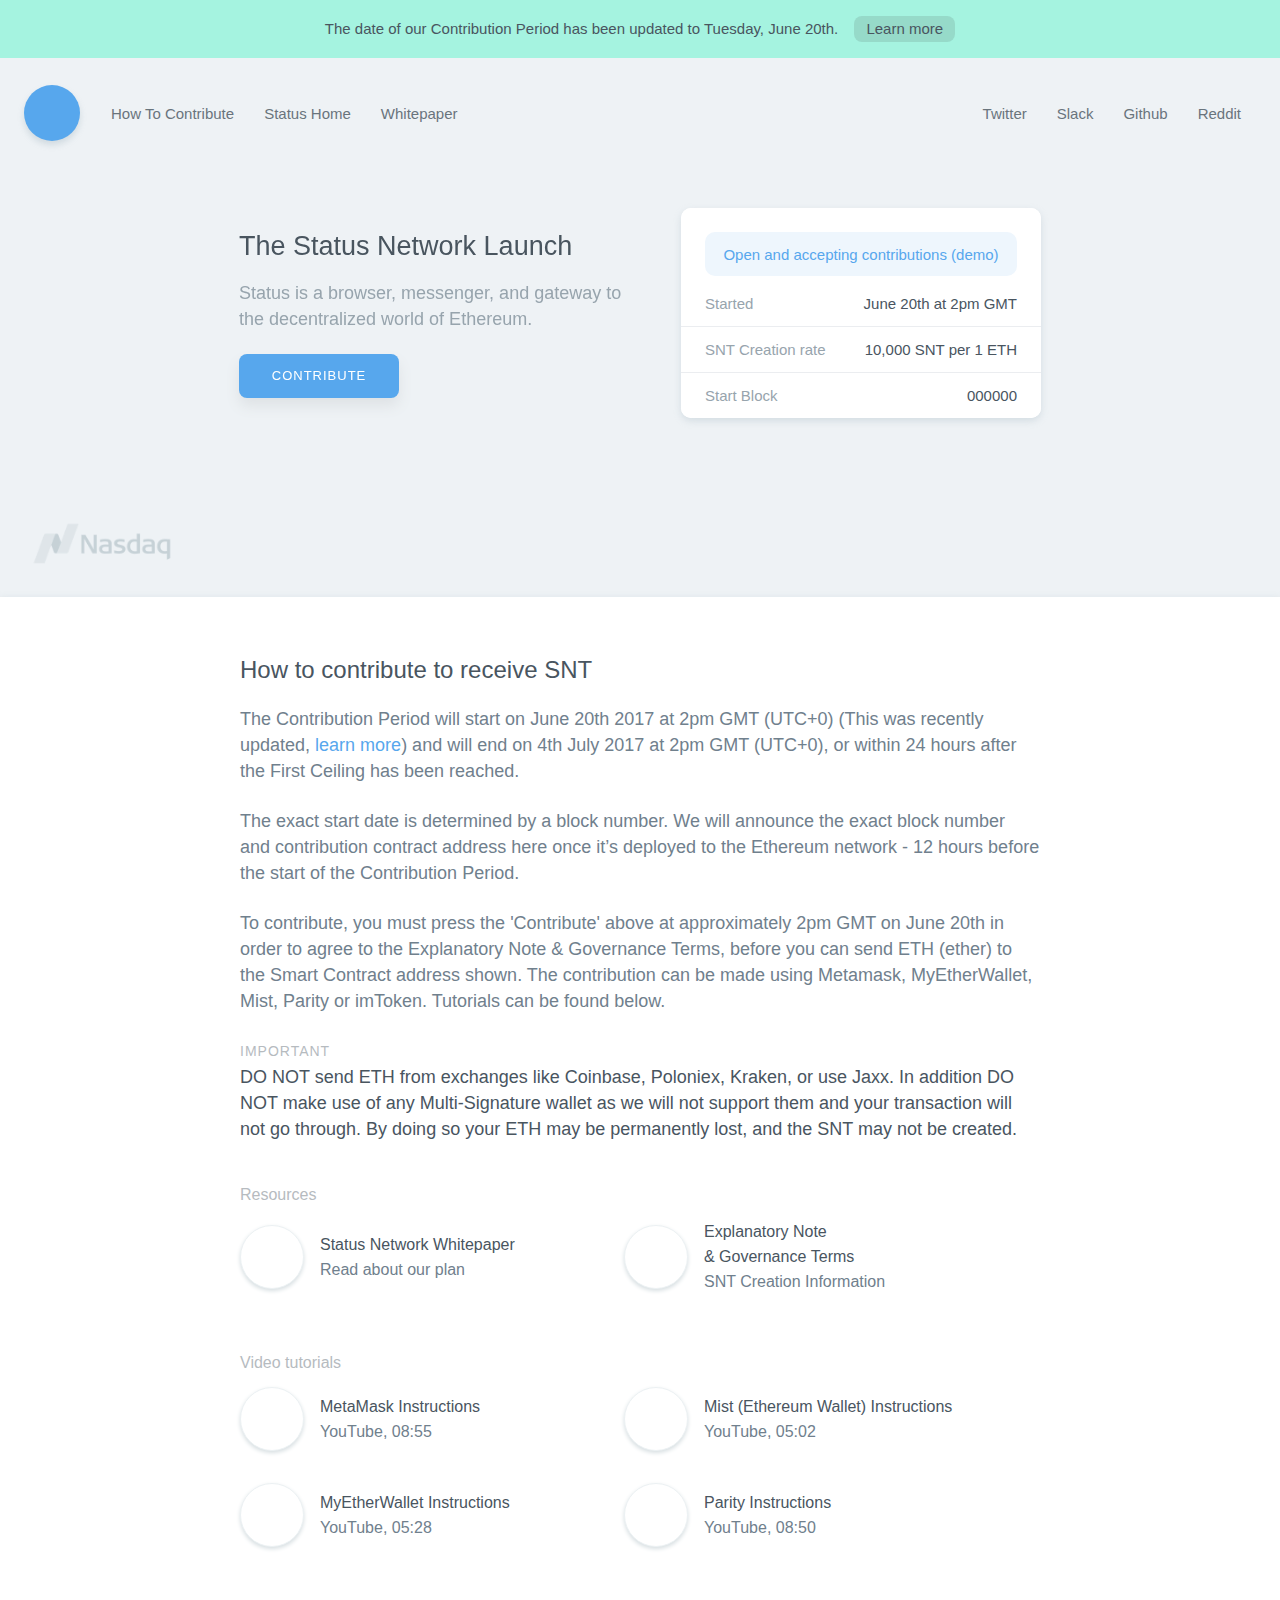
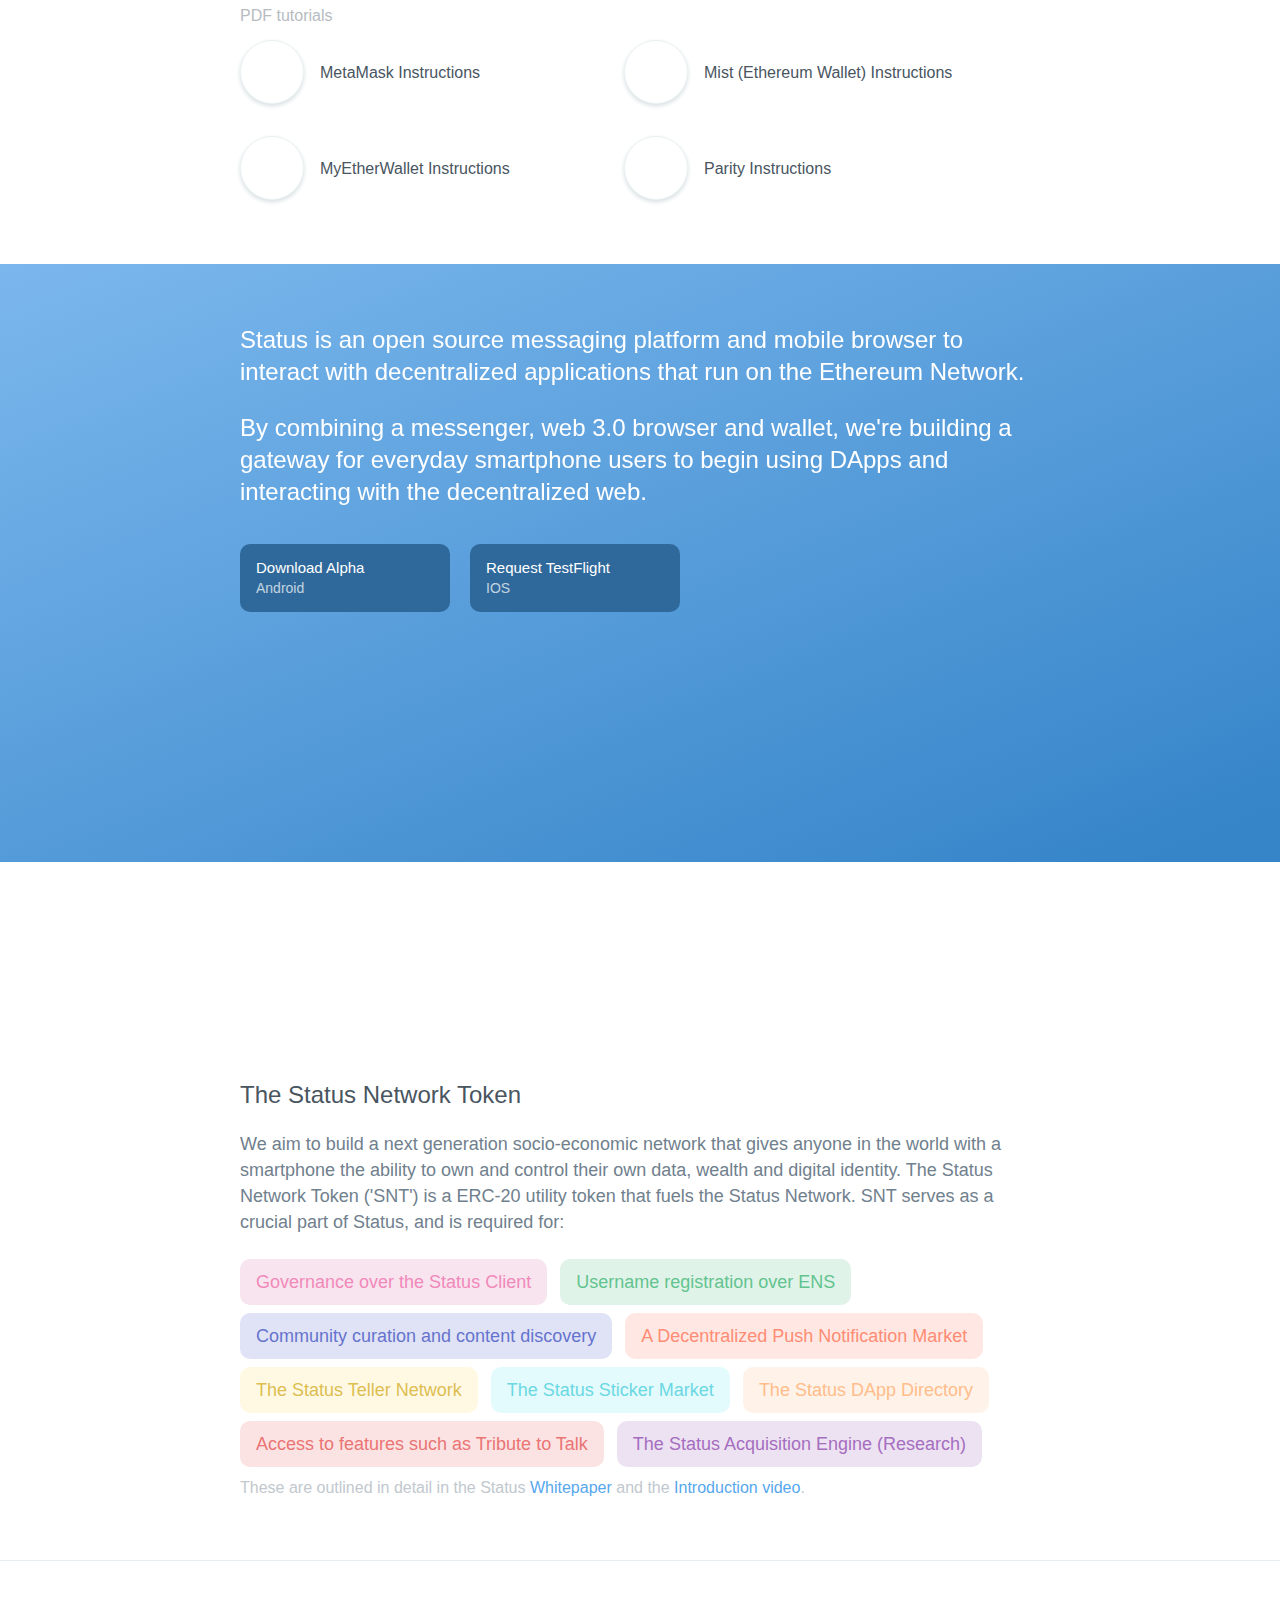
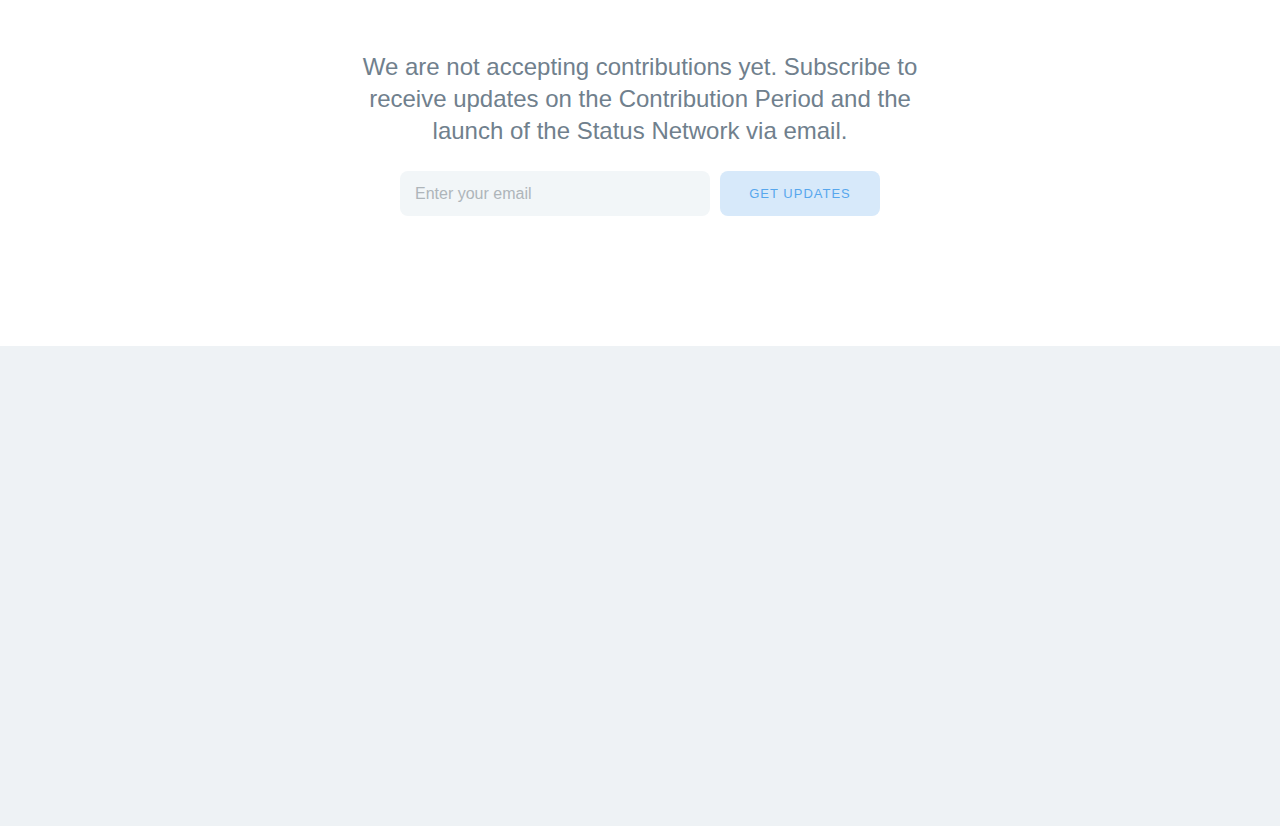
==== commit f34bcf34: "update to additional div - do not from multi etc" ====
--- a/2pm.html
+++ b/2pm.html
@@ -84,7 +84,7 @@
         <div class="popup__text">
           Send ETH to the smart contract address below using Mist, Metamask, imToken, Parity or MyEtherWallet. By sending ETH to the address below, you agree to the <a href="https://contribute.status.im/status-terms.pdf" target="_blank" >Contribution Terms</a>.
           <div class="text-note">
-            <h5>IMPORTANT</h5> DO NOT send ETH from exchanges like Coinbase, Poloniex, Kraken, or use Jaxx. By doing so your ETH may be permanently lost, and the SNT may not be created.
+            <h5>IMPORTANT</h5> DO NOT send ETH from exchanges like Coinbase, Poloniex, Kraken, or use Jaxx. In addition DO NOT make use of any Multi-Signature wallet as we will not support them and your transaction will not go through. By doing so your ETH may be permanently lost, and the SNT may not be created.
             <h5>REMEMBER</h5> Your tokens, transactions, wallets and passwords are your responsibility. Protect your keys and passwords, they are unrecoverable. If you lose them someone else may get access to your tokens
           </div>
         </div>
@@ -201,7 +201,7 @@
                   <p>The exact start date is determined by a block number. We will announce the exact block number and contribution contract address here once it’s deployed to the Ethereum network - 12 hours before the start of the Contribution Period.</p>
                   <p>To contribute, you must press the 'Contribute' above at approximately 2pm GMT on June 20th in order to agree to the Explanatory Note & Governance Terms, before you can send ETH (ether) to the Smart Contract address shown. The contribution can be made using Metamask, MyEtherWallet, Mist, Parity or imToken. Tutorials can be found below.</p>
                   <h5>Important</h5>
-                  <p class="paragraph--warning">DO NOT send ETH from exchanges like Coinbase, Poloniex, Kraken, or use Jaxx. By doing so your ETH may be permanently lost, and the SNT may not be created.</p>
+                  <p class="paragraph--warning">DO NOT send ETH from exchanges like Coinbase, Poloniex, Kraken, or use Jaxx. In addition DO NOT make use of any Multi-Signature wallet as we will not support them and your transaction will not go through. By doing so your ETH may be permanently lost, and the SNT may not be created.</p>
                 </div>
 
                 <div class="data">
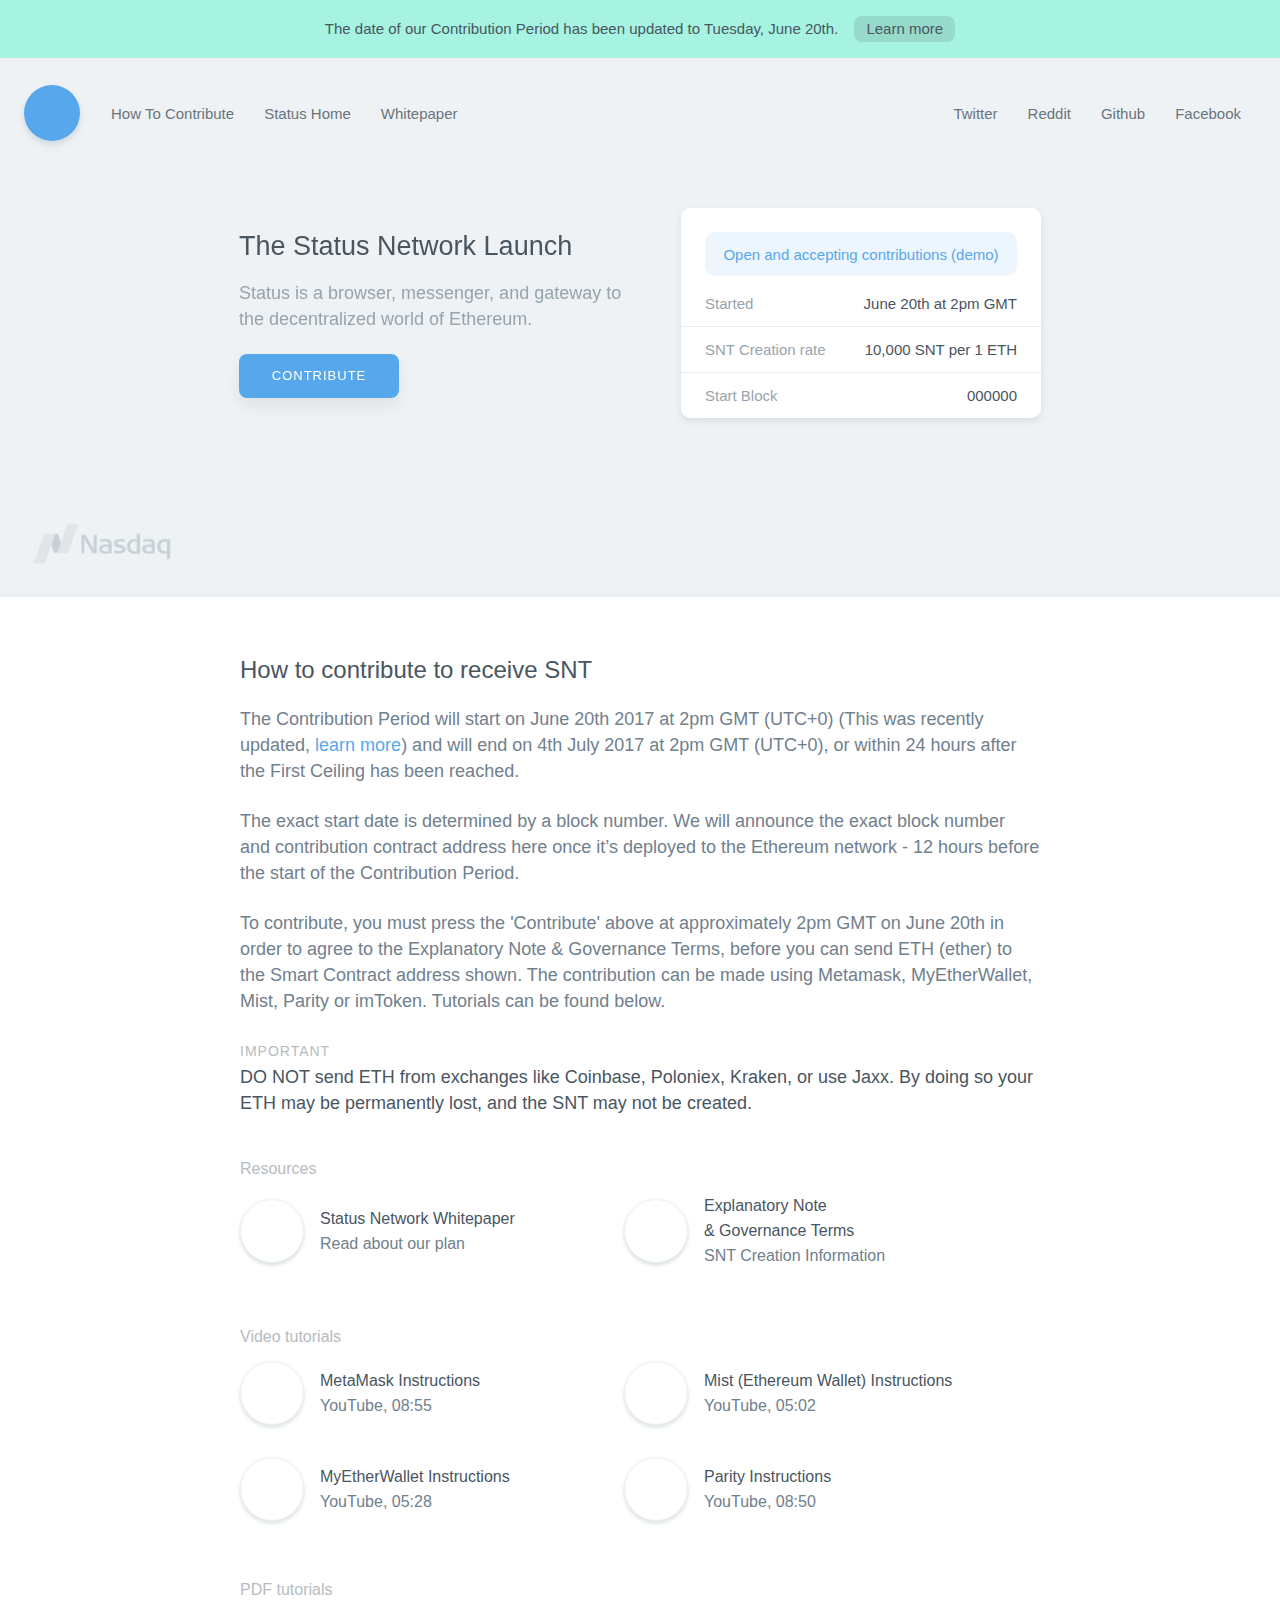
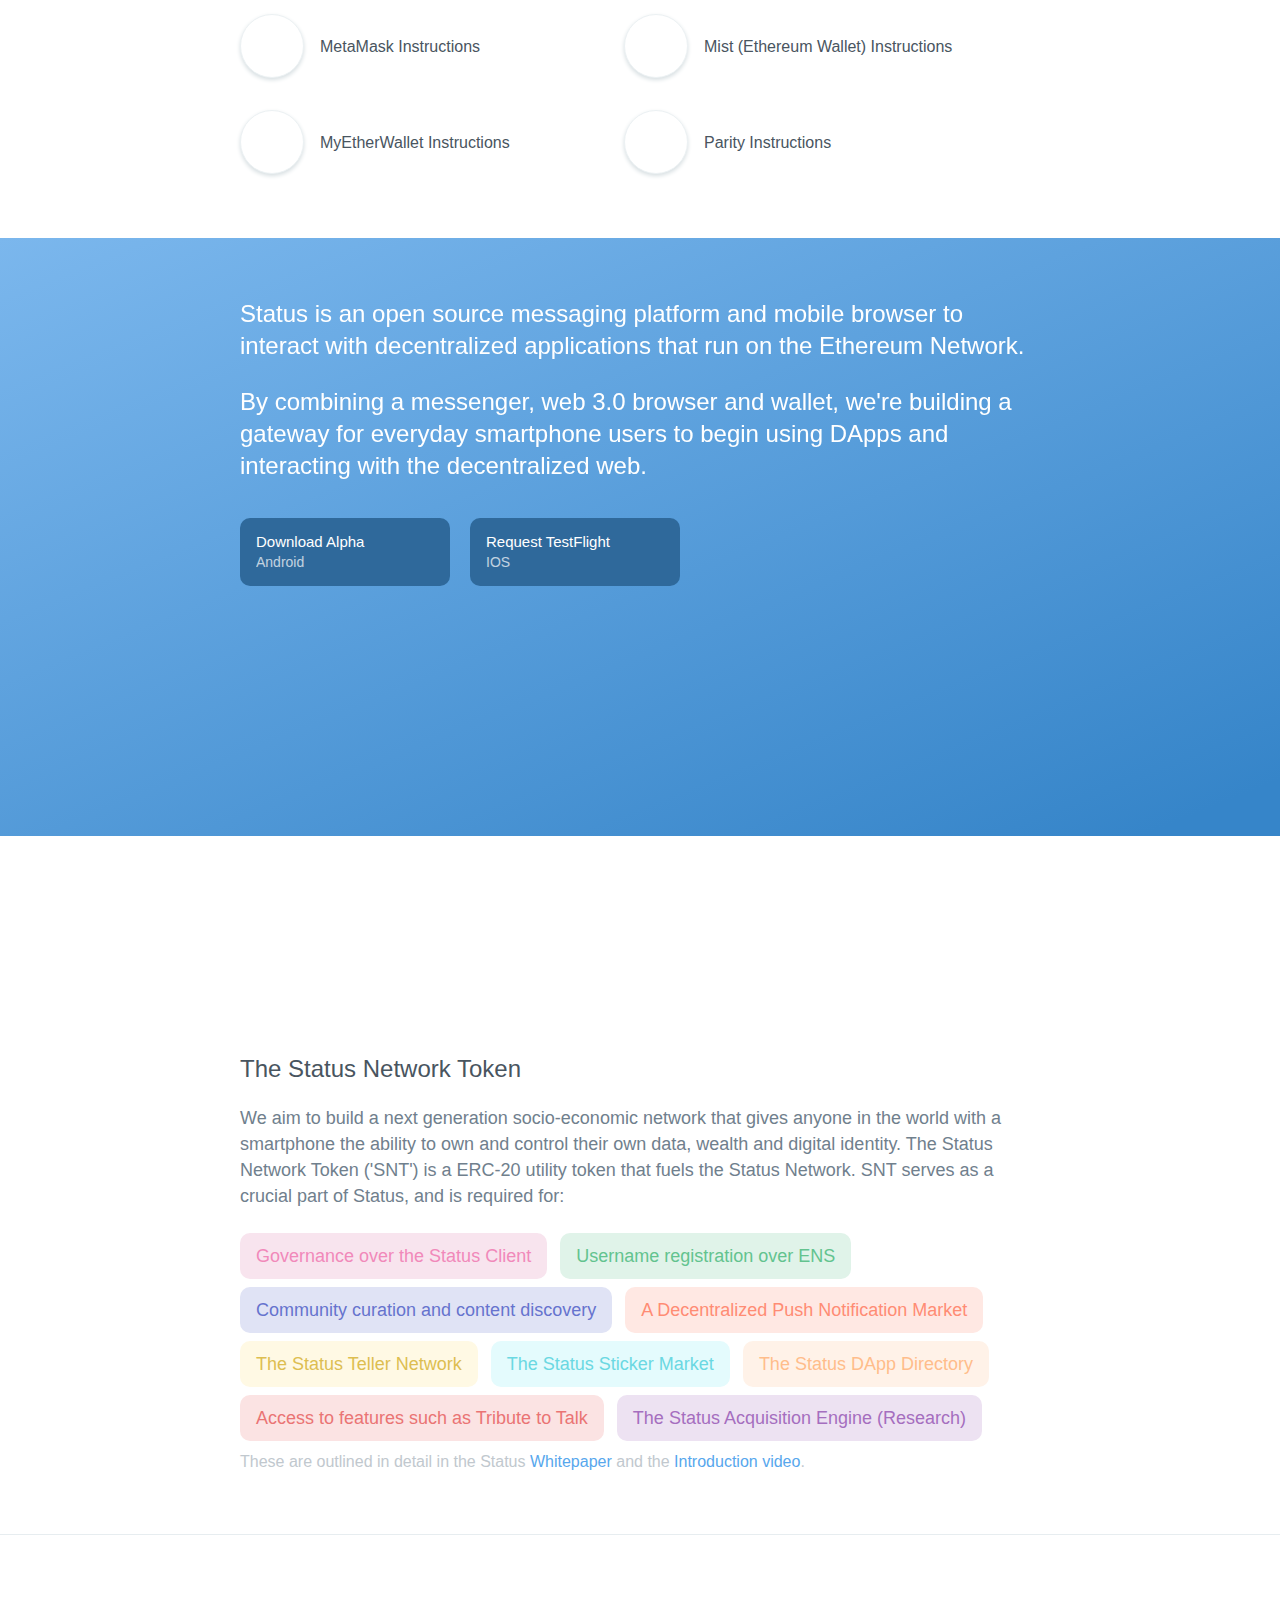
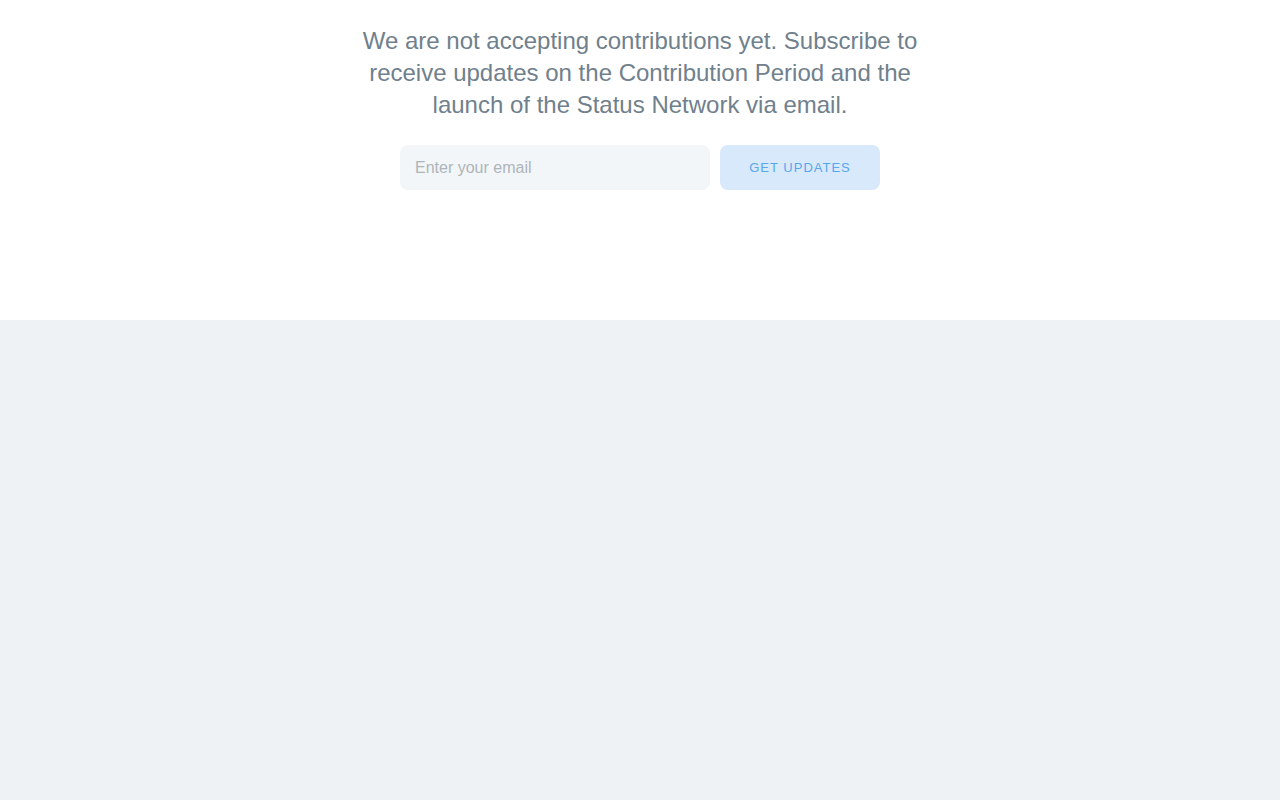
==== commit 7cb4dd23: "updated header nav" ====
--- a/2pm.html
+++ b/2pm.html
@@ -84,7 +84,7 @@
         <div class="popup__text">
           Send ETH to the smart contract address below using Mist, Metamask, imToken, Parity or MyEtherWallet. By sending ETH to the address below, you agree to the <a href="https://contribute.status.im/status-terms.pdf" target="_blank" >Contribution Terms</a>.
           <div class="text-note">
-            <h5>IMPORTANT</h5> DO NOT send ETH from exchanges like Coinbase, Poloniex, Kraken, or use Jaxx. In addition DO NOT make use of any Multi-Signature wallet as we will not support them and your transaction will not go through. By doing so your ETH may be permanently lost, and the SNT may not be created.
+            <h5>IMPORTANT</h5> DO NOT send ETH from exchanges like Coinbase, Poloniex, Kraken, or use Jaxx. By doing so your ETH may be permanently lost, and the SNT may not be created.
             <h5>REMEMBER</h5> Your tokens, transactions, wallets and passwords are your responsibility. Protect your keys and passwords, they are unrecoverable. If you lose them someone else may get access to your tokens
           </div>
         </div>
@@ -140,9 +140,9 @@
                 <div class="header-section header-section--right">
                   <div class="nav">
                     <a class="nav__item" target="_blank" href="https://twitter.com/ethstatus">Twitter</a>
-                    <a class="nav__item" target="_blank" href="http://slack.status.im/">Slack</a>
+                    <a class="nav__item" target="_blank" href="https://www.reddit.com/r/statusim/">Reddit</a>
                     <a class="nav__item" target="_blank" href="https://github.com/status-im">Github</a>
-                    <a class="nav__item" target="_blank" href="https://www.reddit.com/r/statusim/">Reddit</a>
+                    <a class="nav__item" target="_blank" href="https://www.facebook.com/ethstatus/?pnref=lhc">Facebook</a>
                 </div>
                 </div>
               </div>
@@ -201,7 +201,7 @@
                   <p>The exact start date is determined by a block number. We will announce the exact block number and contribution contract address here once it’s deployed to the Ethereum network - 12 hours before the start of the Contribution Period.</p>
                   <p>To contribute, you must press the 'Contribute' above at approximately 2pm GMT on June 20th in order to agree to the Explanatory Note & Governance Terms, before you can send ETH (ether) to the Smart Contract address shown. The contribution can be made using Metamask, MyEtherWallet, Mist, Parity or imToken. Tutorials can be found below.</p>
                   <h5>Important</h5>
-                  <p class="paragraph--warning">DO NOT send ETH from exchanges like Coinbase, Poloniex, Kraken, or use Jaxx. In addition DO NOT make use of any Multi-Signature wallet as we will not support them and your transaction will not go through. By doing so your ETH may be permanently lost, and the SNT may not be created.</p>
+                  <p class="paragraph--warning">DO NOT send ETH from exchanges like Coinbase, Poloniex, Kraken, or use Jaxx. By doing so your ETH may be permanently lost, and the SNT may not be created.</p>
                 </div>
 
                 <div class="data">
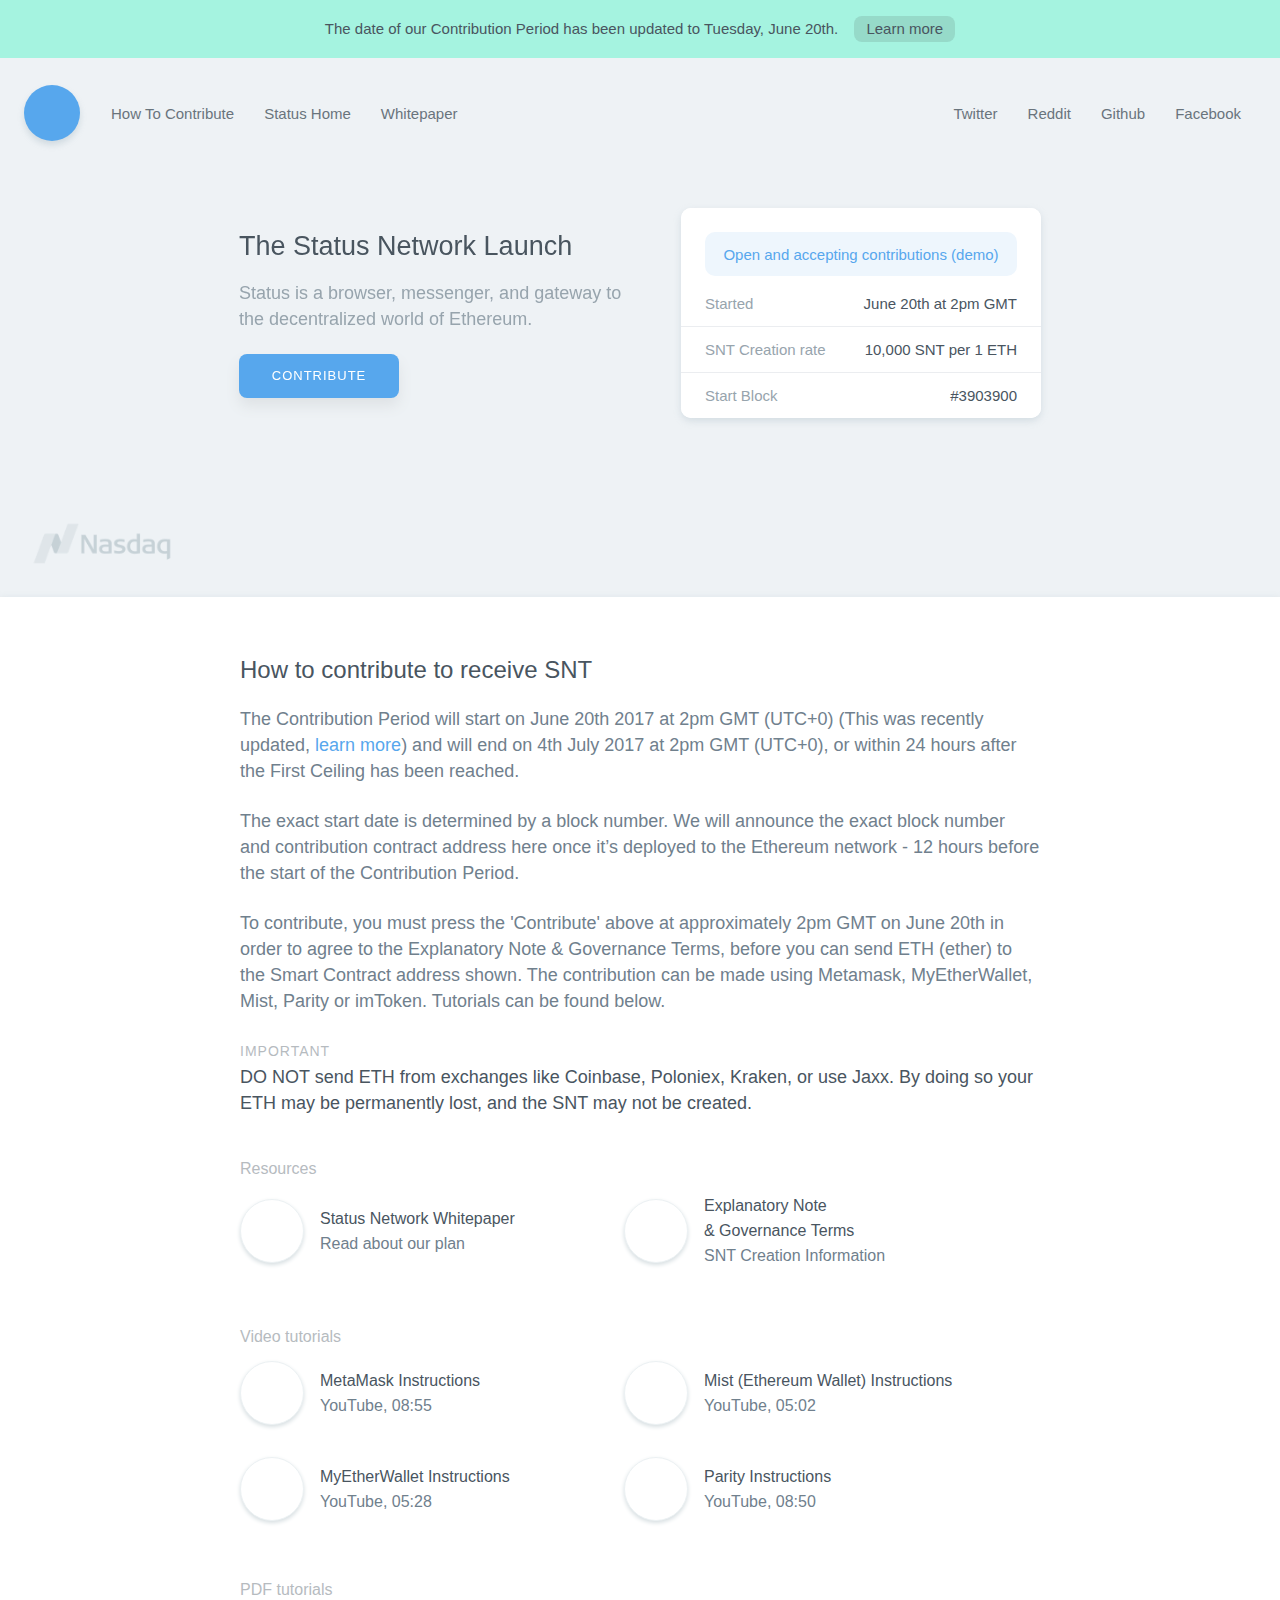
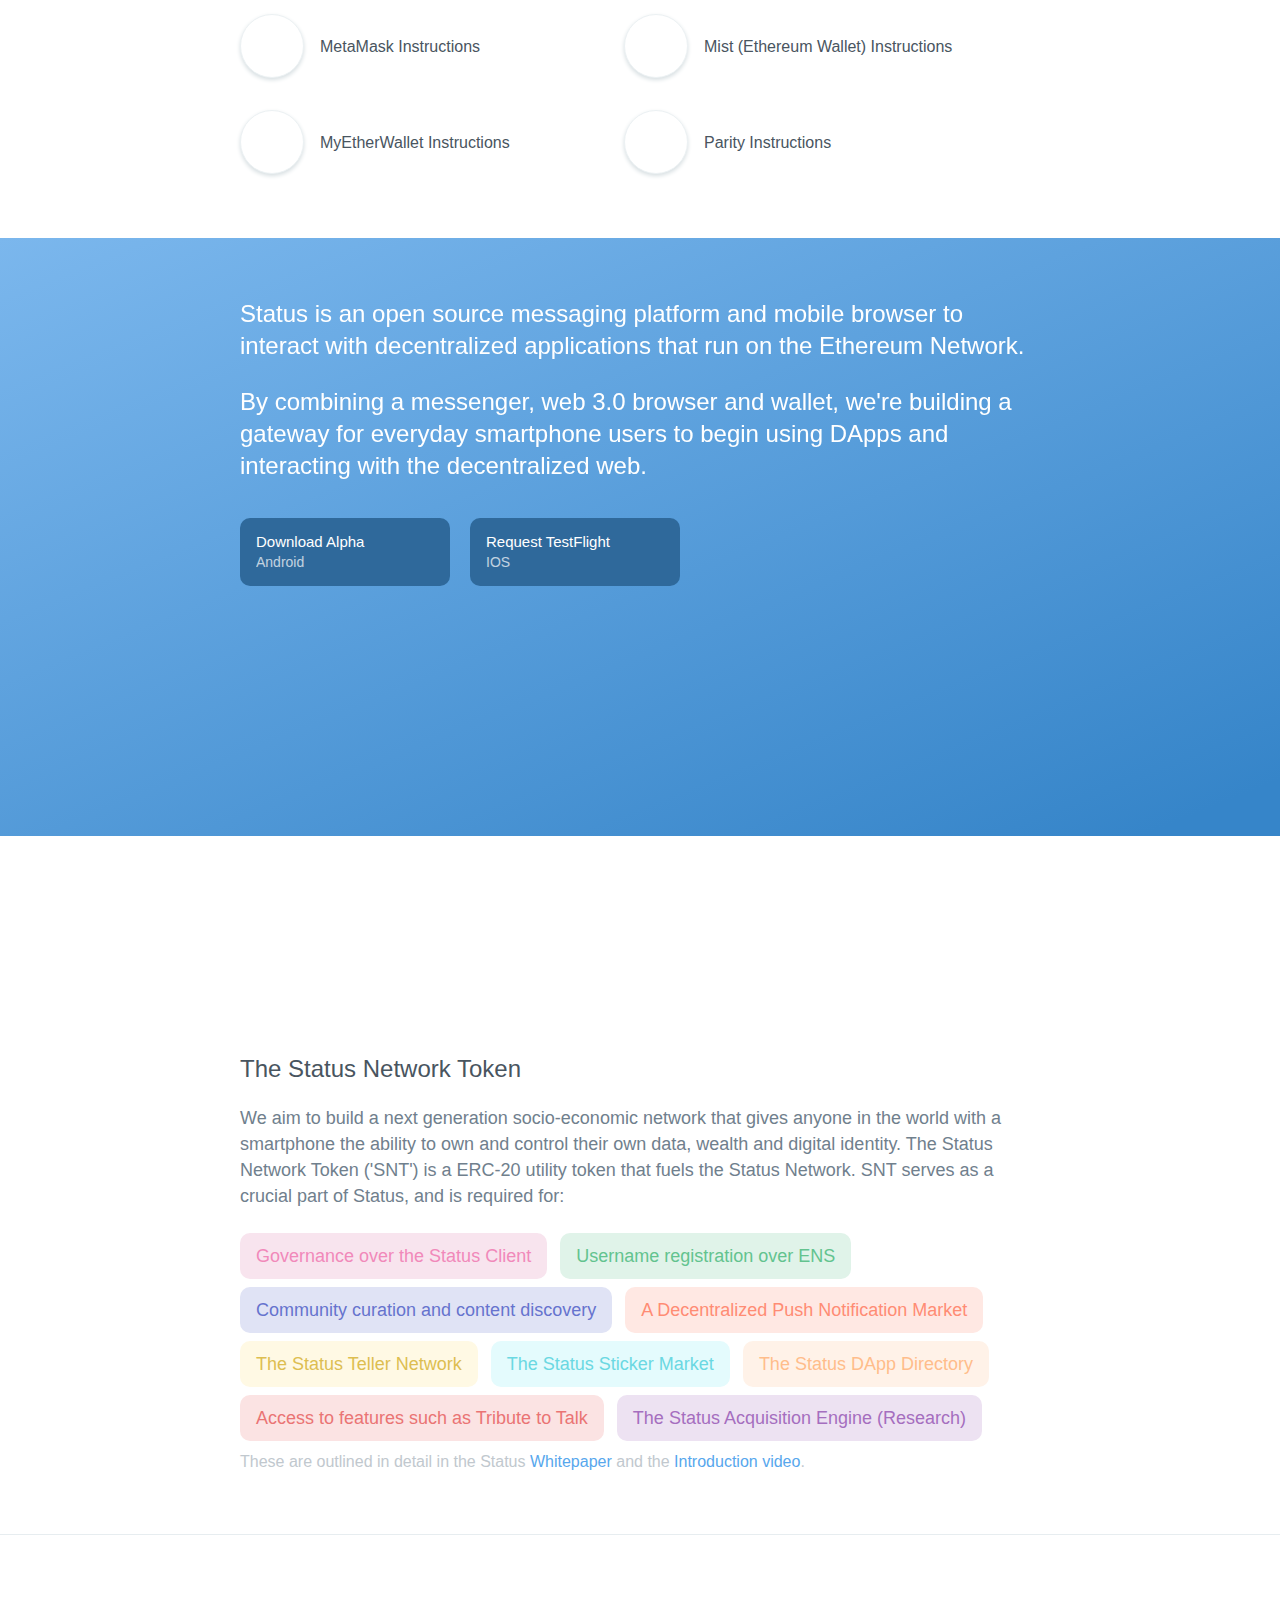
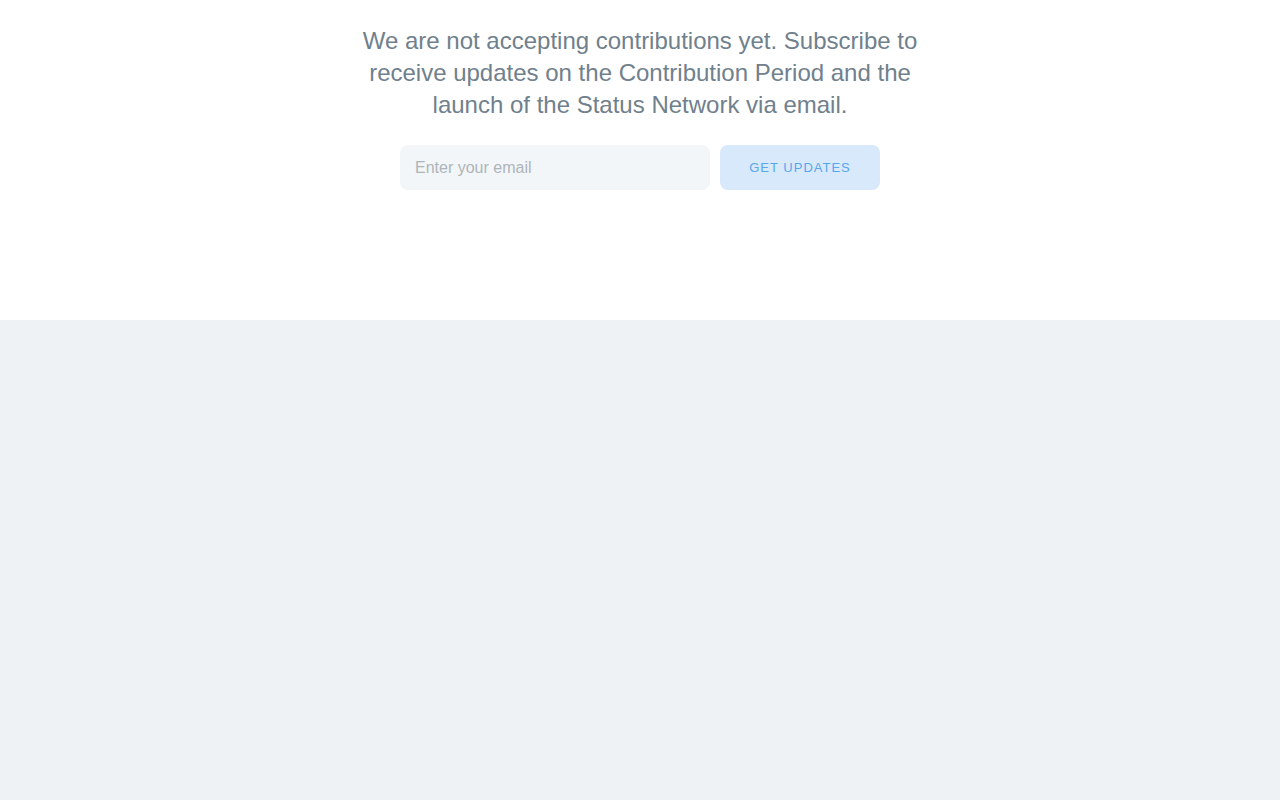
==== commit f4077b44: "added contract address" ====
--- a/2pm.html
+++ b/2pm.html
@@ -20,7 +20,7 @@
   <link rel="mask-icon" href="img/new-site/logo-mask.svg" color="4360DF">
 
   <!-- favicon.ico in the root directory -->
-  <link rel="stylesheet" href="css/main.css?v=1b4d2f6">
+  <link rel="stylesheet" href="css/main.css?v=ca03fb8">
   <meta property="og:title" content="Status Contribution Period" />
 </head>
 
@@ -55,10 +55,6 @@
             <div class="pseudo-label">I hereby confirm that I am not a US citizen or resident, nor am I signing on behalf of a US citizen or resident.</div>
           </div>
           <div class="checkbox-wrap">
-            <div class="checkbox-inner"><input type="checkbox" name="workshop" class="popup__checkbox" id="workshop-checkbox" value="none" /><label for="workshop-checkbox"></label></div>
-            <div class="pseudo-label">I hereby acknowledge that the Contributions will be used to fulfil the workshop mission.</div>
-          </div>
-          <div class="checkbox-wrap">
             <div class="checkbox-inner"><input type="checkbox" name="tokens" class="popup__checkbox" id="tokens-checkbox" value="none" /><label for="tokens-checkbox"></label></div>
             <div class="pseudo-label">I hereby acknowledge that the Contributor does not receive equity in Status Research & Development GmbH.</div>
           </div>
@@ -93,14 +89,14 @@
           <div class="address__row">
             <div class="address__column">
               <div class="address__label">Contract address</div>
-              <div class="address__value">ADDRESS WILL BE DISPLAYED HERE</div>
+              <div class="address__value">0x55d34b686aa8C04921397c5807DB9ECEdba00a4c</div>
             </div>
           </div>
 
           <div class="address__row">
             <div class="address__column address__column--third">
               <div class="address__label">Start Block</div>
-              <div class="address__value">000000</div>
+              <div class="address__value">#3903900</div>
             </div>
             <div class="address__column address__column--third">
               <div class="address__label">Recommended Gas Limit</div>
@@ -159,7 +155,6 @@
 
               <div class="widget-wrap">
                 <div class="widget">
-
                   <div class="widget-row widget-row--status">
                     <div class="widget-row--status__inner">
                       Open and accepting contributions (demo)
@@ -175,7 +170,7 @@
                   </div>
                   <div class="widget-row widget-row--block">
                     <div class="widget-key">Start Block</div>
-                    <div class="widget-value">000000</div>
+                    <div class="widget-value">#3903900</div>
                   </div>
                 </div>
               </div>
@@ -302,7 +297,7 @@
                     <span class="app-button__platform">Android</span>
                     <span class="app-button__icon"></span>
                   </a>
-                  <a class="app-button app-button--ios" href="http://slack.status.im/">
+                  <a class="app-button app-button--ios" href="https://www.reddit.com/r/statusim/">
                     <span class="app-button__title">Request TestFlight</span>
                     <span class="app-button__platform">IOS</span>
                     <span class="app-button__icon"></span>
@@ -388,7 +383,6 @@
           <ul class="footer-list">
             <li class="footer-link footer-link--fb"><a href="https://www.facebook.com/ethstatus" target="_blank"><span class="footer-icon"></span><span class="footer-link-label">Facebook</span></a></li>
             <li class="footer-link footer-link--tw"><a href="https://twitter.com/ethstatus" target="_blank"><span class="footer-icon"></span><span class="footer-link-label">Twitter</span></a></li>
-            <li class="footer-link footer-link--sl"><a href="http://slack.status.im/" target="_blank"><span class="footer-icon"></span><span class="footer-link-label">Slack</span></a></li>
             <li class="footer-link footer-link--gh"><a href="https://github.com/status-im" target="_blank"><span class="footer-icon"></span><span class="footer-link-label">Github</span></a></li>
             <li class="footer-link footer-link--rd"><a href="https://www.reddit.com/r/statusim/" target="_blank"><span class="footer-icon"></span><span class="footer-link-label">Reddit</span></a></li>
             <li class="footer-link footer-link--yt"><a href="https://www.youtube.com/channel/UCFzdJTUdzqyX4e9dOW7UpPQ/" target="_blank"><span class="footer-icon"></span><span class="footer-link-label">YouTube</span></a></li>
@@ -417,7 +411,7 @@
   </div>
 
   <script src="js/polyfill.min.js?v=0c1f4da"></script>
-  <script src="js/app.js?v=65f1f11"></script>
+  <script src="js/app.js?v=a419168"></script>
   <script src="js/mc-validate.js?v=207d097"></script>
 
   <!-- Google Analytics -->
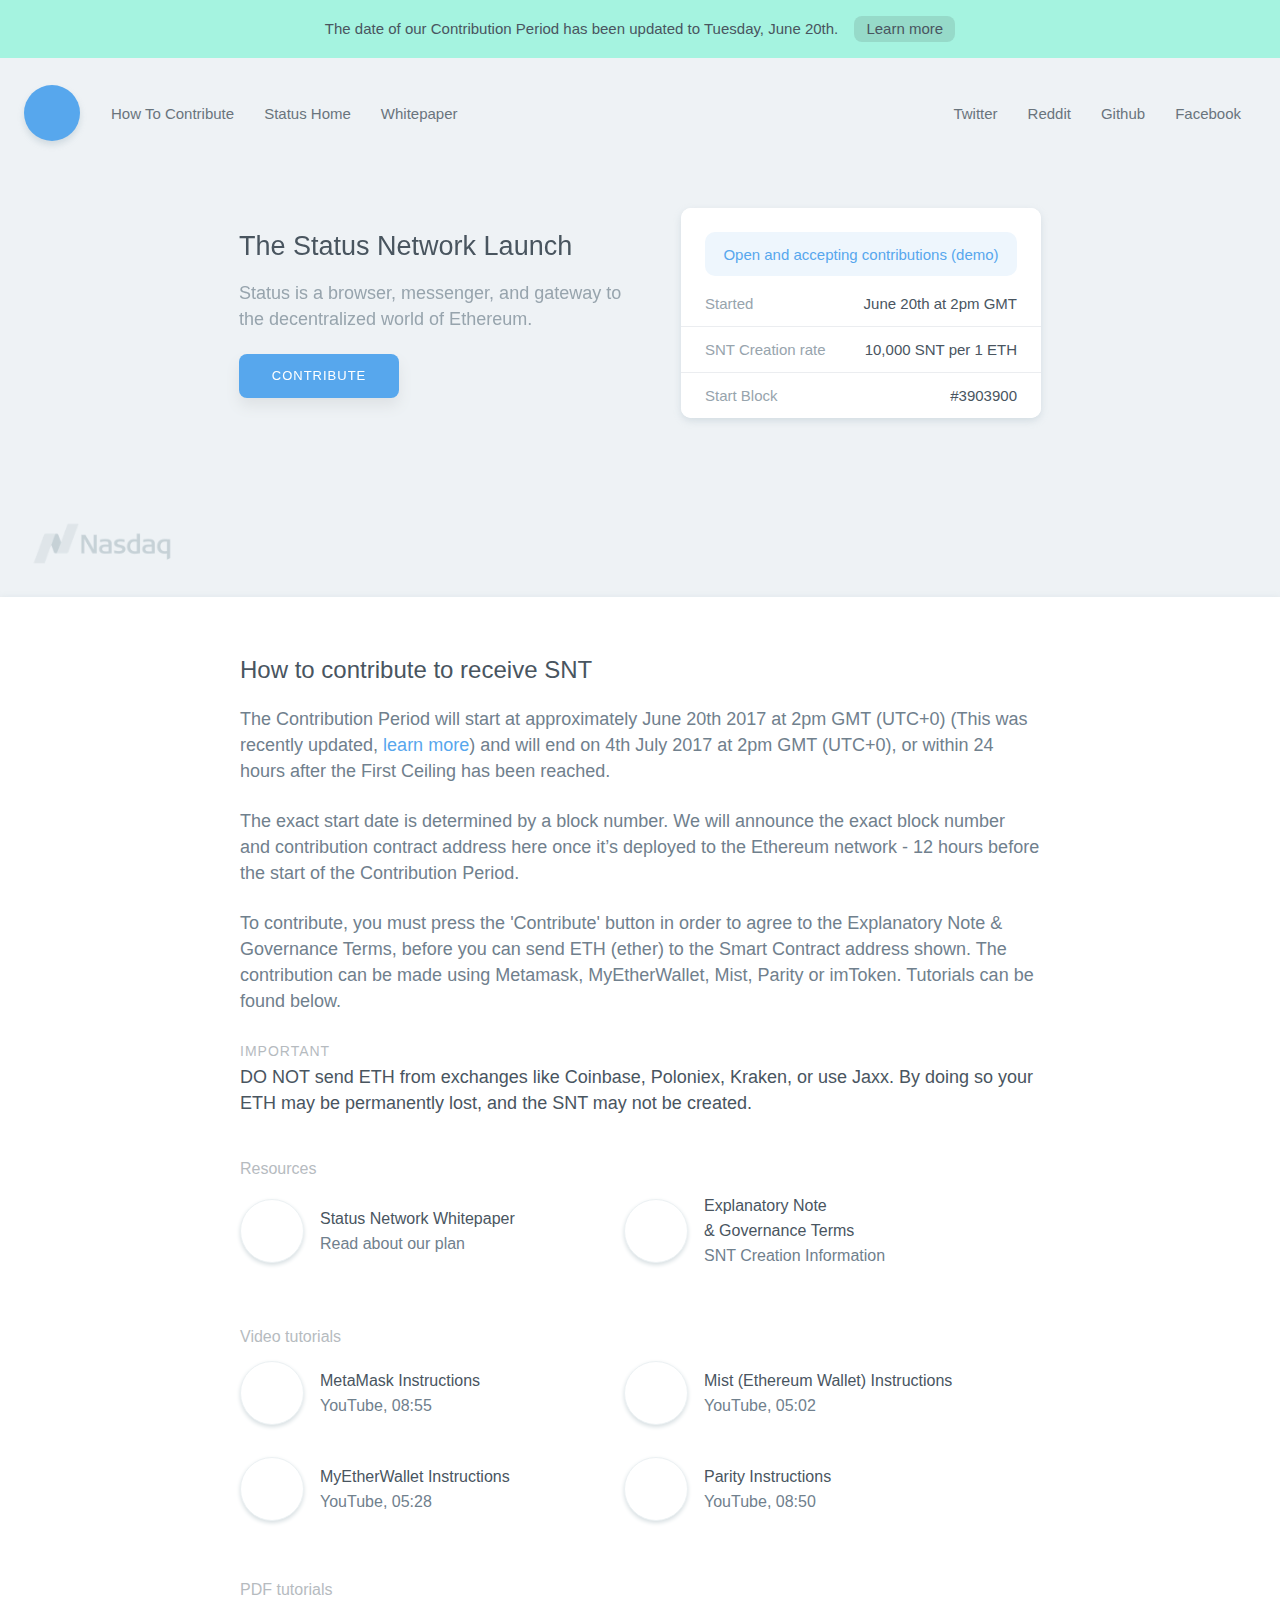
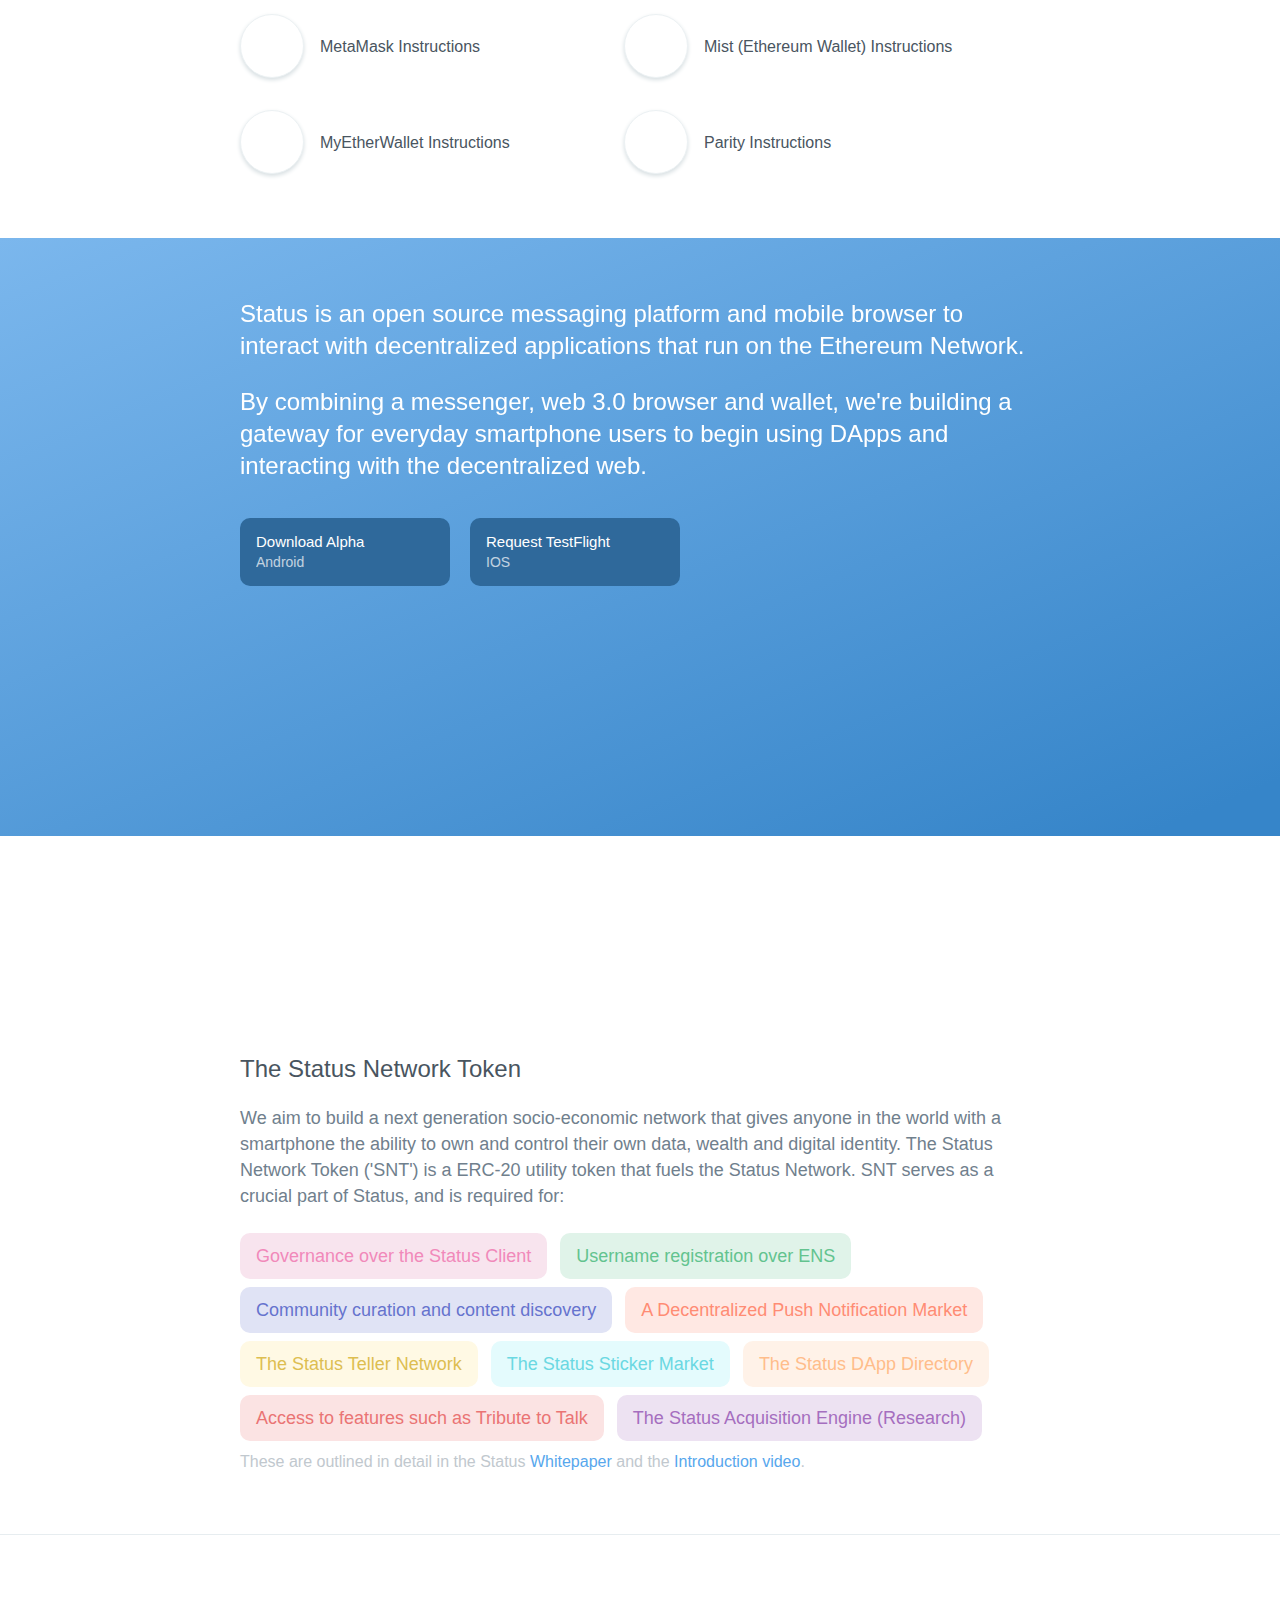
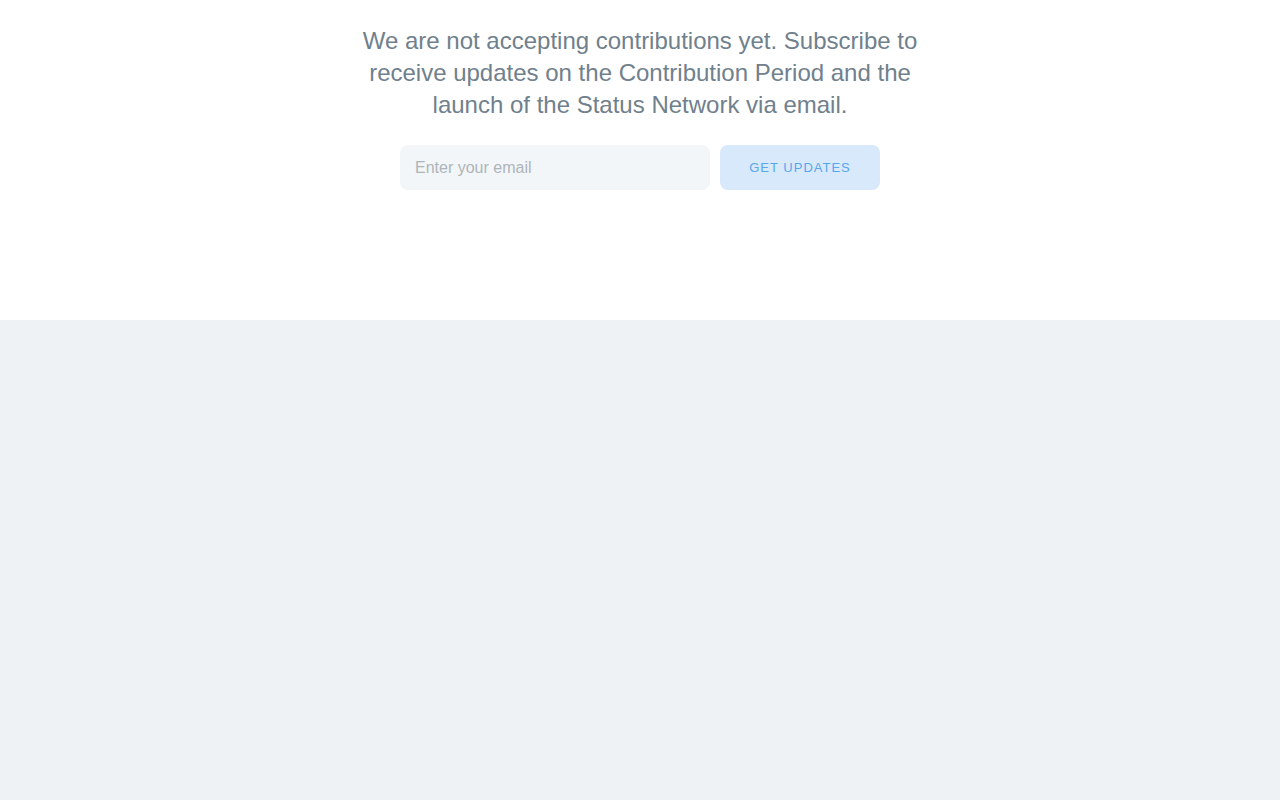
==== commit c738d52e: "paragraph edits: approximately, button" ====
--- a/2pm.html
+++ b/2pm.html
@@ -192,9 +192,9 @@
               <div class="text-section">
                 <h2>How to contribute to receive SNT</h2>
                 <div class="text">
-                  <p>The Contribution Period will start on June 20th 2017 at 2pm GMT (UTC+0) (This was recently updated, <a href="https://blog.status.im/new-date-contribution-period-begins-tuesday-june-20th-at-2pm-gmt-e00c56c65ead">learn more</a>) and will end on 4th July 2017 at 2pm GMT (UTC+0), or within 24 hours after the First Ceiling has been reached.</p>
+                  <p>The Contribution Period will start at approximately June 20th 2017 at 2pm GMT (UTC+0) (This was recently updated, <a href="https://blog.status.im/new-date-contribution-period-begins-tuesday-june-20th-at-2pm-gmt-e00c56c65ead">learn more</a>) and will end on 4th July 2017 at 2pm GMT (UTC+0), or within 24 hours after the First Ceiling has been reached.</p>
                   <p>The exact start date is determined by a block number. We will announce the exact block number and contribution contract address here once it’s deployed to the Ethereum network - 12 hours before the start of the Contribution Period.</p>
-                  <p>To contribute, you must press the 'Contribute' above at approximately 2pm GMT on June 20th in order to agree to the Explanatory Note & Governance Terms, before you can send ETH (ether) to the Smart Contract address shown. The contribution can be made using Metamask, MyEtherWallet, Mist, Parity or imToken. Tutorials can be found below.</p>
+                  <p>To contribute, you must press the 'Contribute' button in order to agree to the Explanatory Note & Governance Terms, before you can send ETH (ether) to the Smart Contract address shown. The contribution can be made using Metamask, MyEtherWallet, Mist, Parity or imToken. Tutorials can be found below.</p>
                   <h5>Important</h5>
                   <p class="paragraph--warning">DO NOT send ETH from exchanges like Coinbase, Poloniex, Kraken, or use Jaxx. By doing so your ETH may be permanently lost, and the SNT may not be created.</p>
                 </div>
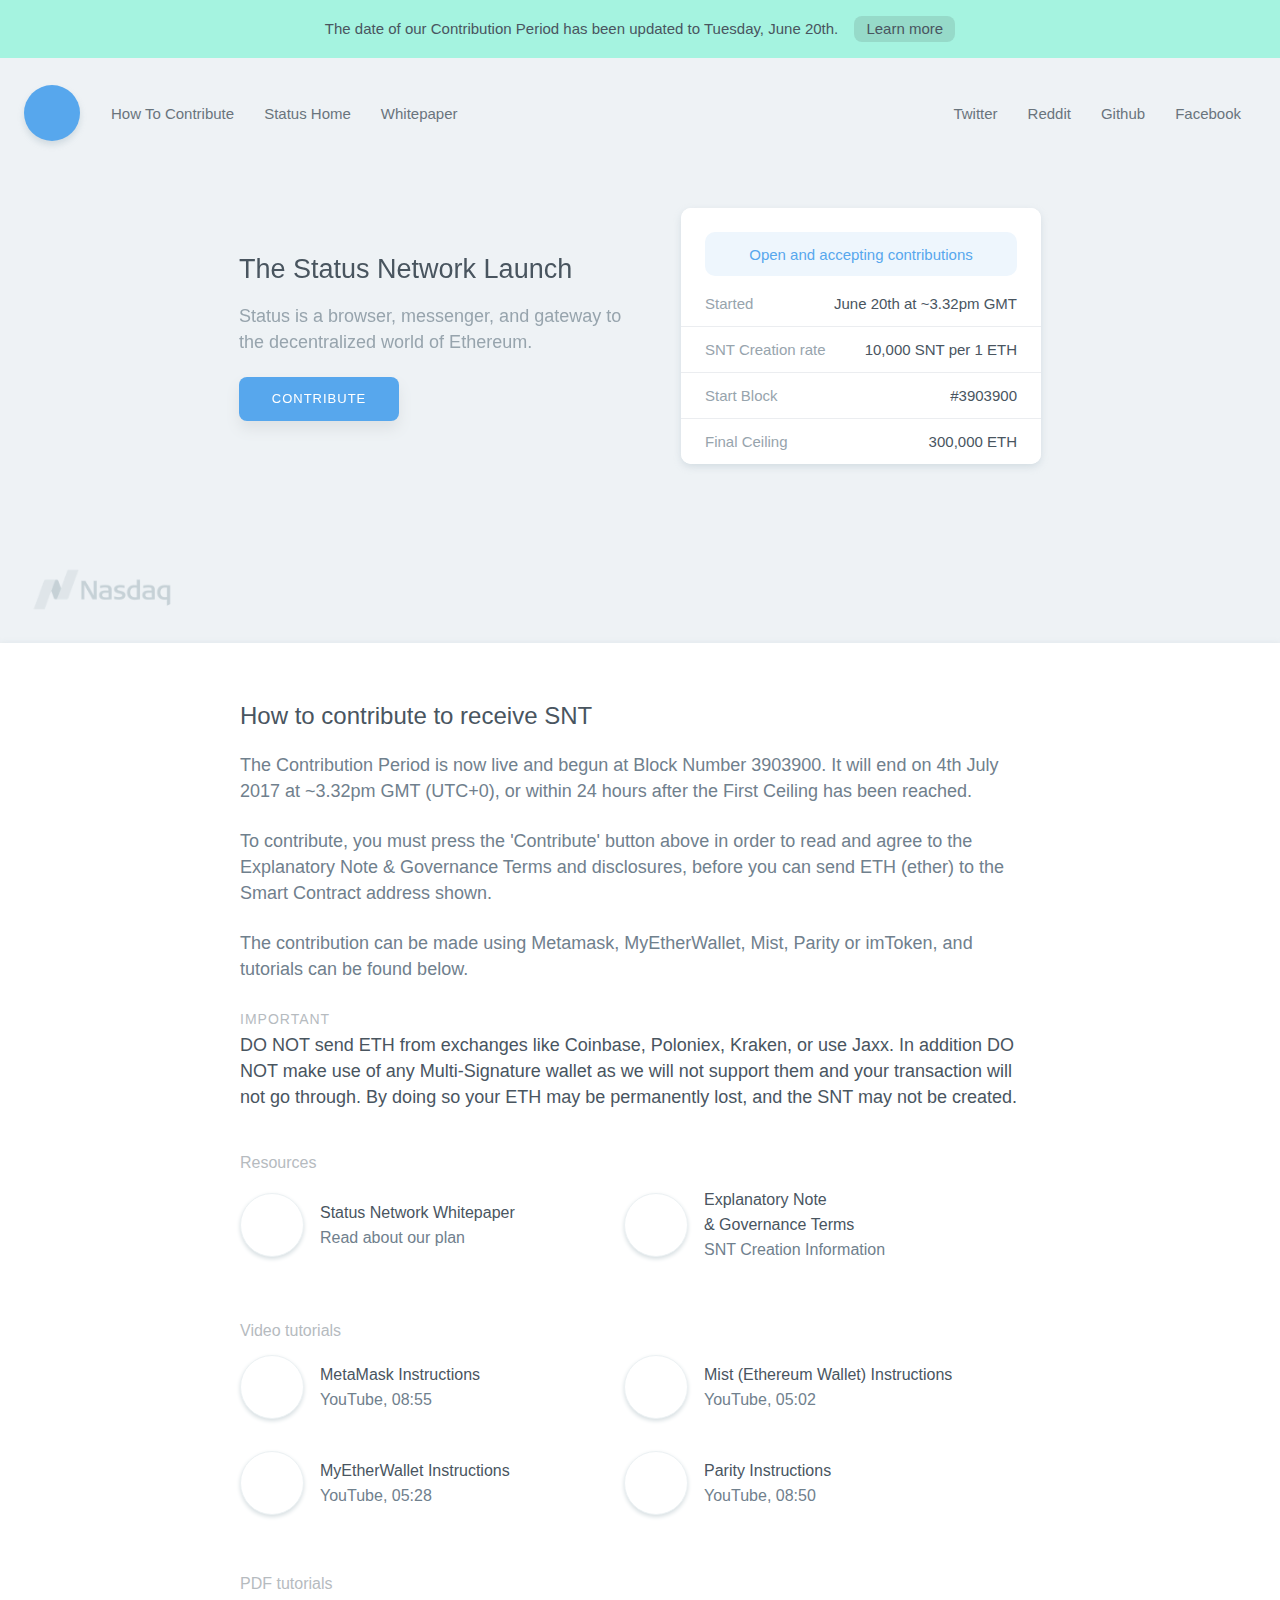
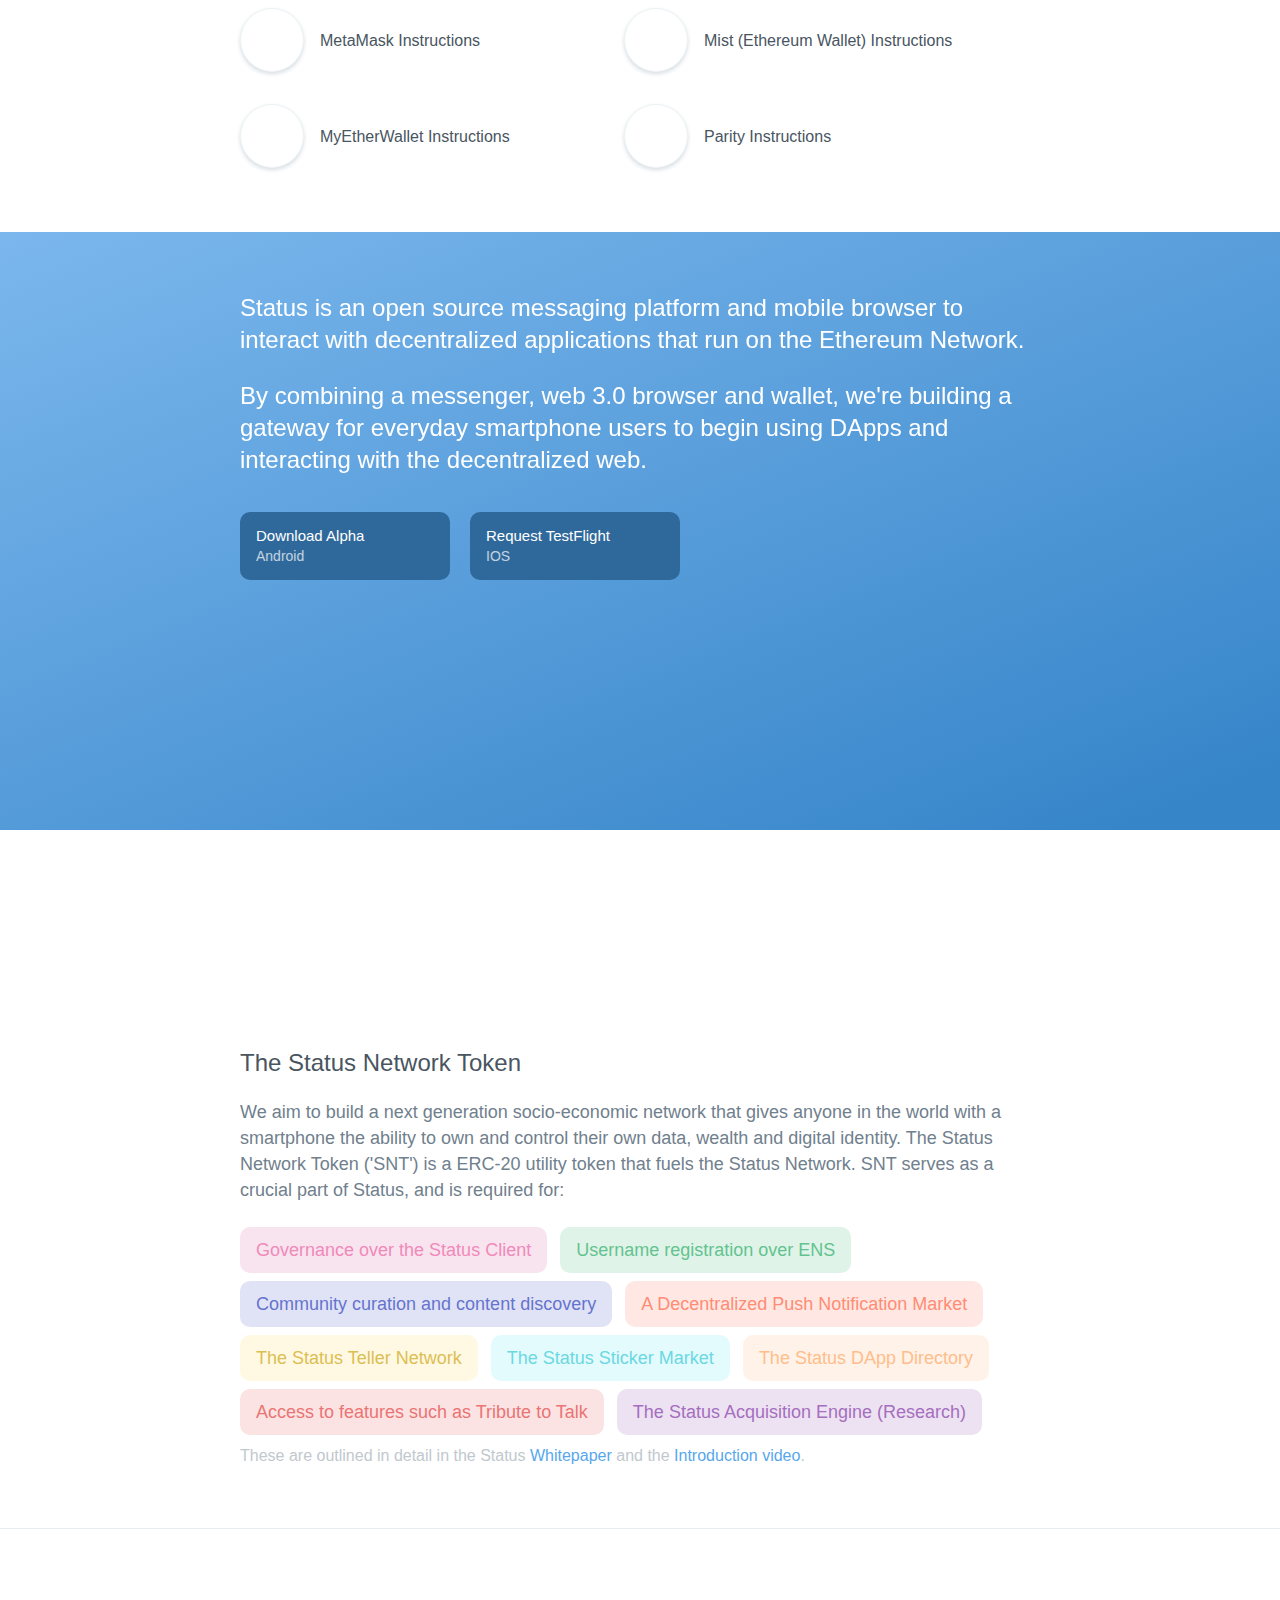
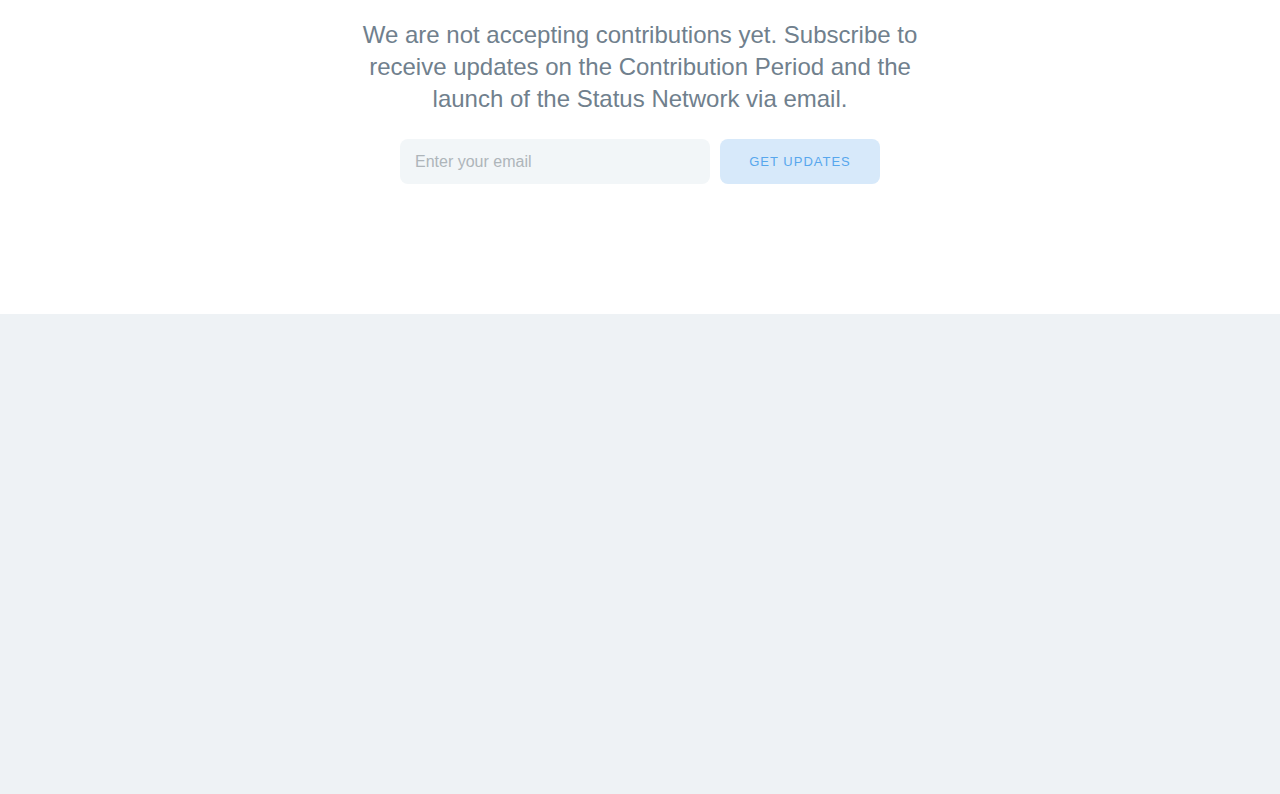
==== commit d574cc36: "updated time to ~3:32 and removed demo from 2.pm.html" ====
--- a/2pm.html
+++ b/2pm.html
@@ -20,7 +20,7 @@
   <link rel="mask-icon" href="img/new-site/logo-mask.svg" color="4360DF">
 
   <!-- favicon.ico in the root directory -->
-  <link rel="stylesheet" href="css/main.css?v=ca03fb8">
+  <link rel="stylesheet" href="css/main.css?v=de25c57">
   <meta property="og:title" content="Status Contribution Period" />
 </head>
 
@@ -38,12 +38,270 @@
         <h4 class="popup__title">Contribution Agreement & Terms and Conditions</h4>
         <div class="popup__text">You must read and agree to the following information before you can proceed.</div>
         <div class="terms">
-            <p>SNT Creation and Status Project Creation Conditions: Explanatory Note & Governance Terms. Principles.</p>
-            <p>By transferring Ether (“ETH”) and/or Status Genesis Tokens (“SGT”, have been given to members of the community and other supporters as reward for their commitment) to the Smart Contract System and the Smart Contract System creating Status Tokens (“SNT”), the User understands and accepts that the User makes a contribution into a Smart Contract System for the development of the Status Project (“Contribution”), as further described in the Status Project Whitepaper (“Status Project” / “the Whitepaper”). For the Whitepaper and/or further information on the Status Project, visit: https://status.im. The information contained in the Whitepaper and on the website are of descriptive nature only, are not binding and do – unless explicitly referred to herein – not form part of the Terms as set forth under para. 5 below.</p>
-            <p>The User understands and accepts that while the individuals and entities, including Status Research & Development GmbH (hereinafter “Status GmbH”), assigned to this task will make reasonable efforts to develop and complete the Status Project, it is possible that such development may fail and User’s SNT become useless and/or valueless due to technical, commercial, regulatory or any other reasons (see also Chapter 5 regarding Risks).</p>
-            <p>The User is also aware of the risk that even if all or parts of the Status Project are successfully developed and released in full or in parts, due to a lack of public interest, the Status Project could be fully or partially abandoned, remain commercially unsuccessful or shut down for lack of interest, regulatory or other reasons. The User therefore understands and accepts that the transfer of ETH and/or SGT to the Smart Contract System and the creation of SNT by the Smart Contract System carry significant financial, regulatory and/or reputational risks (including the complete loss of value of created SNT if any, and attributed features of the Status Project).</p>
-            <p>The User furthermore understands and accepts that - as the creation of the SNT as well as the assignment of the execution of the Status Project are smart contract based - the terms and conditions applicable thereon are set forth in the Smart Contract System Code, consisting of three interconnected software codes, existing on the Ethereum blockchain at the address published 12 hours before the start of the Contribution Period on: https://status.im.</p>
-            <p>To the extent the terms contained herein or in any other document or communication contradict to the ones set forth in the Smart Contract System, the terms of the Smart Contract System prevail. Furthermore, neither this document nor any other document or communication may modify or add any additional obligations to Status GmbH or publisher of these terms or developer of the Smart Contract System and/or any other person, Status GmbH and/or affiliates involved with the deployment of the Smart Contract System and the setting up of the Status Project beyond those set forth in the Smart Contract System.</p>
+          <h6>SNT Creation and Status Project Creation Conditions: Explanatory Note &amp; Governance Terms</h6>
+          <h6>1. Principles</h6>
+          <p>
+            By transferring Ether (“ETH”) to the Smart Contract System and/or calling the corresponding function of Status Genesis Tokens
+            (“SGT”, SGT have been given by Status Research &amp; Development GmbH, at its sole discretion, to members of the community and
+            other supporters as reward for their support of the Status Project) and the Smart Contract System creating Status Tokens (“SNT”),
+            the User understands and accepts that the User makes a contribution into a Smart Contract System for the development of the
+            Status Project (“Contribution”), as further described in the Status Project Whitepaper (“Status Project” / “the Whitepaper”).
+            For the Whitepaper and/or further information on the Status Project, visit: <a href="https://status.im">https://status.im</a>.
+            The information contained in the Whitepaper and on the website are of descriptive nature only, are not binding and do – unless
+            explicitly referred to herein – not form part of the Terms as set forth under para 5 below.</p>
+          <p>
+            The User understands and accepts that while the individuals and entities, including Status Research & Development GmbH
+            (hereinafter “Status GmbH”), assigned to this task will make reasonable efforts to develop and complete the Status Project,
+            <strong>it is possible that such development may fail and User’s SNT become useless and/or valueless due to technical, commercial,
+              regulatory or any other reasons</strong> (see also section 5 regarding Risks).</p>
+          <p>
+            The User is also aware of the risk that even if all or parts of the Status Project are successfully developed and released in full
+            or in parts, due to a lack of public interest, the Status Project could be fully or partially abandoned, remain commercially unsuccessful
+            or shut down for lack of interest, regulatory or other reasons.
+            <strong>The User therefore understands and accepts that the transfer of ETH to the Smart Contract System and/or the call of the collect
+              function on the Smart Contract System for the activation of SGT (instructions for which will be published on <a href="https://contribute.status.im">https://contribute.status.im</a>
+              within 30 days after the Contribution Period has ended, “Activation of SGT”) and the creation of SNT by the Smart Contract System
+              carry significant financial, regulatory and/or reputational risks (including the complete loss of value of created SNT if any,
+              and attributed features of the Status Project).</strong></p>
+          <p>
+            The User furthermore understands and accepts that - as the creation of the SNT as well as the assignment of the execution of the
+            Status Project are smart contract based - the terms and conditions applicable thereon are set forth in the Smart Contract System Code,
+            existing on the Ethereum blockchain at the address published 9 hours before the start of the Contribution Period on: <a href="https://contribute.status.im">https://contribute.status.im</a>.
+            <strong>To the extent the terms contained herein or in any other document or communication contradict to the ones set forth in the Smart
+              Contract System, the terms of the Smart Contract System prevail. Furthermore, neither this document nor any other document or communication
+              may modify or add any additional obligations to Status GmbH or publisher of these terms or developer of the Smart Contract System and/or
+              any other person, Status GmbH and/or affiliates involved with the deployment of the Smart Contract System and the setting up of the
+              Status Project beyond those set forth in the Smart Contract System.</strong></p>
+          <p>
+            By transferring ETH to the Smart Contract System and/or by the Activation of SGT, the User expressly agrees to all of the terms and conditions
+            set forth in Smart Contract System Code existing on the Ethereum blockchain (at the addresses set forth under para 4) and in this document
+            (together the “Terms”), which is incorporated by reference herein. <strong>The User further confirms to have carefully reviewed the Smart Contract
+            System Code, its functions and the terms and conditions set forth in this document and to fully understand the risks and costs of creating
+            SNT and contributing into a Smart Contract System for the development of the Status Project.</strong></p>
+          <p>
+            This document does not constitute a prospectus of any sort, is not a solicitation for investment and does not pertain in any way to an initial
+            public offering or a share/equity offering and does not pertain in any way to an offering of securities in any jurisdiction. It is a description
+            of the functionality of a Smart Contract System.</p>
+          <p>
+            By transferring ETH to the Smart Contract System and/or by the Activation of SGT and/or receiving SNT, no form of partnership, joint venture
+            or any similar relationship between the Users and Status GmbH and/or other individuals or entities involved with the deployment of the Smart
+            Contract System and the setting up of the Status Project is created.</p>
+          <p>The Contribution into the Smart Contract System will not involve any fiat currencies and will strictly be done in cryptocurrencies (ETH).</p>
+          <h6>2. SNT Creation Function</h6>
+          <h6>2.1 Usage License; No Ownership, Revenue or Governance Rights</h6>
+          <p>
+            <strong>Usage License:</strong> Ownership of SNT carries no rights express or implied other than a limited right (license) to use the Status
+            platform (“Status Platform”) based on the Status network (“Status Network”), if and to the extent the Status Project has been successfully completed and launched.</p>
+          <p>
+            <strong>No Ownership, Revenue or Governance Rights:</strong> In particular, User understands and accepts that <strong>SNT do not represent or constitute any ownership
+            right or stake, share or security or equivalent rights nor any right to receive future revenues, shares or any other form of participation or
+            governance right in or relating to the Status Project in general, Status Network in particular and/or Status GmbH.</strong></p>
+
+          <h6>2.2 Contribution</h6>
+          <p>
+            <strong>Contribution Cap / Dynamic Ceilings:</strong> The total amount of Contributions will be capped by a system of dynamic ceilings
+            (“Dynamic Ceilings”) consisting of an Initial Ceiling, additional Hidden Ceilings and a Hard Ceiling:
+            <br /><br />
+            <strong>Initial Ceiling:</strong> The Initial Ceiling will be activated automatically after total Contributions of 30,000 ETH have been
+            recorded by the Smart Contract System. In case (pending or transacted) Contributions exceed the Initial Ceiling, the exceeding Contributions
+            will not be accepted as Contributions, but will be automatically transferred back to the address they have been sent from (in total, not just
+            the exceeding part). After the Initial Ceiling has been reached, the first Hidden Ceiling will be communicated automatically by the Smart Contract System.
+            <br /><br />
+            <strong>First and subsequent Hidden Ceilings:</strong> The Hidden Ceilings will be activated automatically after total Contributions in the amount of the
+            respective Hidden Ceiling as implemented in the Smart Contract System have been recorded by the Smart Contract System. Contributions (pending or transacted)
+            exceeding the respective Hidden Ceiling will not be accepted as Contributions but will be automatically transferred back to the address they have been sent
+            from (in total, not just the exceeding part). Before the Initial Ceiling has been reached, the amount of the subsequent Hidden Ceilings will be communicated
+            automatically by the Smart Contract System.
+            <br /><br />
+            <strong>Hard Ceiling / Maximal Contribution Amount:</strong> The Hard Ceiling will be activated automatically after total Contributions in the amount of
+            300,000 ETH have been recorded by the Smart Contract System. Contributions (pending or transacted) exceeding the respective Hard Ceiling, will not be
+            accepted as Contributions (in total, not just the exceeding part). Once the Hard Ceiling has been reached, the Contribution Period ends.
+          </p>
+          <p>
+            <strong>Token Pools:</strong> At the end of the Contribution Period (and regarding Pool C also after the end of the Contribution Period), an amount of max.
+            7,317,073,171 SNT (as specified by Status GmbH 12 hours prior to the start of the Contribution Period on: <a href="https://contribute.status.im">https://contribute.status.im</a>) is planned to be
+            created by the Smart Contract System, all of equal value and functionality, however, divided by the Smart Contract System into four different pools.
+            <br /><br />
+            <strong>Pool A consisting of a max. amount of 7,317,073,171 SNT</strong>, intended to be created by the Smart Contract System at the end of the
+            Contribution Period for Users having made Contributions. These SNT become transferable 7 days after the end of the Contribution Period (see para. 19 below).
+            <br /><br />
+            User understands and accepts that the Smart Contract System may contain whitelisted addresses that receive a guaranteed allocation of up to
+            1,234,050,000 Pool A SNT for their Contributions (apart from the guaranteed allocation and the non-applicability of the Dynamic Ceilings,
+            no special conditions apply, especially the same creation rate as defined in para 13 is applicable). The amount of these Contributions
+            has been hard coded into the Smart Contract System and is included in the Maximum Contribution Amount. User understands and accepts, that
+            the Maximum Contribution Amount for non-whitelisted Users is therefore correspondingly lower.
+            <br /><br />
+            <strong>Pool B consisting of 20% of the SNT of Pool A</strong>, intended to be created by the Smart Contract System at the end of the
+            Contribution Period. After the end of the Contribution Period, Pool B will be allocated to persons that provided early contributions to
+            the Status Project by participating as managers, founders, working to develop the ideas, implementations and supporting structures of the
+            Status Project (“Status Team Members”).
+            <br /><br />
+            <strong>Pool C consisting of a maximum of 10% of the SNT of Pool A</strong>, intended to be created for members of the community and other supporters,
+            who received for their merits SGT. SGT are also ERC20 Tokens, which enable its holder to obtain SNT by Activation. The amount of SNT, which will be
+            allocated to a SGT holder who activated his SGT, depends on the total amount of ETH contributed during the Contribution Period and will be communicated
+            on <a href="https://contribute.status.im">https://contribute.status.im</a> within 30 days after the Contribution Period has ended. This amount is expected
+            to be calculated according to the following formula:
+            <br /><br />
+            <span style="white-space: pre">(Amount of SGT activated by the User / Total SGT issued) * (Pool C / Pool A) * Pool A</span>
+            <br /><br />
+            The Activation of SGT will be possible for a duration of 90 days after the instructions according to para 3 have been published. Status GmbH may extend this period at its sole discretion.
+            <br /><br />
+            <strong>Pool D consisting of 29% of the SNT of Pool A</strong>, intended as a reserve for future Contribution Periods will be created by the Smart Contract
+            System at the end of the Contribution Period. After the end of the Contribution Period, Pool D will be allocated to a multisignature Wallet controlled
+            by Status GmbH. Status GmbH is entitled to use the SNT of Pool D to raise further funding for the Status Project. Especially, it may allocate SNT to
+            individual Contributors or organize further Contribution Periods.
+          </p>
+          <p><strong>Creation Rate:</strong> The Smart Contract System will allocate 10,000 SNT for every Contribution of 1 ETH.</p>
+          <p>
+            <strong>Contribution Period:</strong> The Contribution Period starts with the deployment of the Smart Contract System and lasts for 24 hours, starting
+            once the Initial Ceiling has been reached or for a maximal duration of 14 days (“Maximal Duration Of Contribution Period”), whichever is earlier. Within
+            the 24 hours after the Initial Ceiling has been reached, further Dynamic Ceilings will be communicated by the Smart Contract System (see para 11). Finally,
+            the Smart Contract System automatically stops to accept Contributions, if the Hard Ceiling has been reached or the 24 hours have elapsed, whichever is earlier.</p>
+          <p>
+            <strong>Creation and Allocation of SNT:</strong> The creation and allocation of SNT of Pool A by the Smart Contract System is initiated by the User sending
+            an amount of ETH to the Smart Contract System, located on the Ethereum blockchain at the addresses set forth under para 4, which triggers a smart contract
+            operation. After the end of the Contribution Period, the Smart Contract System creates and allocates the corresponding SNT to the User’s wallet address,
+            from where the ETH were sent from. User must assure to make his contribution using an ETH address to which the Smart Contract System can send back SNT
+            and/or ETH to (e.g. not an address of a currency exchange like Coinbase, Poloniex etc.). Issuance of SNT (meaning that respective entries of the
+            Public Key (PUK) of User) are made by the Smart Contract System on the blockchain according to the allocation information in the Smart Contract System.</p>
+          <p>
+            <strong>No Refund:</strong> The User understands and accepts that all Contributions for SNT are final and may not be reversed, except in case Contributions
+            have surpassed a Ceiling (see para 11). User therefore shall assure to make his Contribution using an ETH address to which the Smart Contract System can send
+            back SNT and/or ETH to (e.g. not an address of a currency exchange like Coinbase, Poloniex etc.). Other Contributions are non-refundable. By contributing for
+            SNT, the User acknowledges that he has no right to request a refund for any reason, and that the User will not receive money or other compensation for any SNT
+            that is not used or remains unused.</p>
+          <p><strong>Minimum Contribution Amount:</strong> Contributions of less than 0.0001 ETH do not result in the allocation of SNT, nor will they be refunded.</p>
+          <p>
+            <strong>Assure to use the original Smart Contracts:</strong> Only the Smart Contract(s) existing at the addresses set forth under para 4 will issue SNT during
+            the Contribution Period. Access to this Smart Contract will be available through <strong>0x55d34b686aa8C04921397c5807DB9ECEdba00a4c</strong>. To the extent that
+            any third-party website, service or smart-contract offers SNT during the Contribution Period and/or facilitates the allocation or transfer of SNT in any way
+            during the Contribution Period or at any time up to the release of the Genesis Block, such third-party websites or services are, unless explicitly mentioned
+            on <a href="https://contribute.status.im/">https://contribute.status.im/</a>, not authorised by Status GmbH and have no relationship in any way with Status GmbH.</p>
+          <p>
+            <strong>Transferability of SNT during the Contribution Period and after:</strong> Any and all SNT are not transferable during a period of 7 days, starting with
+            the end of the Contribution Period, as set forth in the Smart Contract System. Further restrictions apply for the SNT of Pool B (see para 21).</p>
+          <p>
+            <strong>Early Termination of the Contribution Period:</strong> During the Contribution Period, Status GmbH may at any time stop the contribution function at its
+            own discretion and thereby end the Contribution procedure, in particular for security reasons.</p>
+
+          <h6>2.3 Pre-Allocation of SNT</h6>
+          <p>
+            The User understands and accepts that max. 59% of the amount of SNT of Pool A, will be pre-allocated to certain individuals as set forth below:
+            <br /><br />
+            <strong>20% of SNT of Pool A (Pool B)</strong>, will be released to Status Team Members.
+            <br /><br />
+            SNT of Pool B are subject to a descending vesting / lockup-period implemented in the Smart Contract System and therefore may not be transferred in accordance to the following schedule:<br />
+            First 6 months upon the end of the Contribution Period: No transfers possible;<br />
+            7th -12th months upon the end of the Contribution Period: 1/4 of Pool B SNT transferable;<br />
+            13th -18th months upon the end of the Contribution Period: 2/4 of Pool B SNT transferable;<br />
+            19th -24th months upon the end of the Contribution Period: 3/4 of Pool B SNT transferable;<br />
+            After the 24th month upon the end of the Contribution Period: All of Pool B SNT transferable.
+            <br /><br />
+            <strong>Maximum of 10% of the SNT of Pool A (Pool C)</strong>, will be created and released to members of the community and other supporters,
+            who activated their SGT. The amount of SNT which will be allocated to a SGT holder who activated his SGT depends on the total amount of ETH
+            contributed during the Contribution Period and will be communicated on https://contribute.status.im within 30 days after the Contribution Period
+            has ended. This amount will be calculated according to the formula set forth under para 12. The Activation of SGT will be possible for a duration
+            of 90 days after the instructions according to para 3 have been published. Status GmbH may extend this period at its sole discretion.
+            <br /><br />
+            <strong>29% of the SNT of Pool A (Pool D)</strong>, will be released to a multisignature Wallet controlled by Status GmbH. Status GmbH is entitled to
+            use the SNT of Pool D to raise further funding for the Status Project. Especially, it may allocate SNT to individual Contributors or organize further
+            Contribution Periods.
+          </p>
+
+          <h6>2.4 SNT Functionality</h6>
+          <p>SNT are only for use in connection with the Status Project under the terms of the Smart Contract System and only constitute a transferable representation of attributed functions specified in the Smart Contract System.</p>
+          <p>SNT is a usage token, which enables to participate in the Status Network. Furthermore, certain governance functions may be implemented. If such governance functions exist, at least at the beginning, Status GmbH has the final decision power regarding all matters discussed.</p>
+          <p>User understands and accepts that subject to a decision of the SNT holders based on a governance mechanism, an inflation mechanism (e.g. for staking rewards etc.) may be implemented in the future.</p>
+          <p>Ownership of SNT carries no rights express or implied other than the right to use SNT as a mean to enable usage of and interaction with and within the Status Network, if successfully completed and deployed (see section 3). Beyond this, ownership of SNT carries no rights express or implied. In particular, User understands and accepts that he has no right to claim as holder of SNT any intellectual property rights, equity or equivalent rights or any other form of participation in or relating to the Status Project, Status Network and/or Status GmbH.</p>
+
+          <h6>2.5 Representation and Warranties of User</h6>
+          <p>
+            By transferring ETH to the Smart Contract System and/or by Activation of SGT and creating SNT, the User represents and warrants that:
+          </p>
+          <ul>
+            <li>the User is not a citizen or resident of a country, whose legislation conflicts with the present allocation of SNT and/or the Status Project in general;</li>
+            <li>the User is not a citizen or resident of the USA;</li>
+
+            <li>the User has a deep understanding of the functionality, usage, storage, transmission mechanisms and intricacies associated with cryptographic tokens, like bitcoin (BTC) and Ether (ETH), and blockchain-based software systems;</li>
+            <li>the User understands and accepts that there is no warranty or assurance that the network of miners will allocate the SNT to the Users as proposed by these Terms. The User understands and accepts that the consensus mechanism securing the Ethereum Network may change in the future, and the stakeholders who are in control of the Network may also change as a result.</li>
+            <li>the User has carefully reviewed the code of the Smart Contract System located on the Ethereum blockchain at the addresses set forth under para 4 and fully understands and accepts the functions implemented therein;</li>
+            <li>the User is legally permitted to transfer ETH to the Smart Contract System, activate SGT, create and obtain SNT in the User’s jurisdiction;</li>
+            <li>User will contribute ETH and/or activate SGT from a wallet respectively within a wallet or wallet service provider that technically supports the SNT. User understands and accepts, that failure to assure this may have the result that User will not gain access to his SNT;</li>
+            <li>User understands and accepts, that if he exceeds with his Contribution a Ceiling as described within para 11, the total amount of his Contribution will not be accepted by the Smart Contract System. User further understands and accepts, that in such case the Gas necessary for the transaction will be lost.</li>
+            <li>the User is legally permitted to receive software and contributing to the Smart Contract System for the development of the Status Project;</li>
+            <li>the User is of a sufficient age to legally create and obtain SNT;</li>
+            <li>the User will take sole responsibility for any restrictions and risks associated with the creation of SNT by the Smart Contract System as set forth below;</li>
+            <li>the User is not submitting ETH to the Smart Contract System and/or activating SGT to obtain SNT for the purpose of speculative investment;</li>
+            <li>the User is not obtaining or using SNT for any illegal purposes;</li>
+            <li>the User is purchasing the functionality of the SNT issued by the Smart Contract System primarily to support the development, testing, deployment and operation of the Status Project, being aware of the commercial risks associated with the Status Project;</li>
+            <li>the User waives the right to participate in a class action lawsuit or a classwide arbitration against Status GmbH or any individual involved with the creation of SNT;</li>
+            <li>the User understands the creation of SNT does not involve the purchase of shares or any equivalent in any existing or future public or private company, corporation or other entity in any jurisdiction;</li>
+            <li>the User understands that the transfer of ETH to the Smart Contract System, the Activation of SGT, the creation of SNT and the development of the Status Project carries significant financial, regulatory and reputational risks as further set forth in the Terms;</li>
+            <li>the User understands and expressly accepts that there is no warranty whatsoever on SNT, the Smart Contract System and/or the success of the Status Project, expressed or implied, to the extent permitted by law, and that the Smart Contract System is used and SNT are created and obtained at the sole risk of the User on an “as is” and “under development” basis and without, to the extent permitted by law, any warranties of any kind, including, but not limited to, warranties of title or implied warranties, merchantability or fitness for a particular purpose;</li>
+            <li>the User understands that the User has no right against any other party to request any refund of the ETH submitted to the Smart Contract System and/or SGT activated for the creation of the SNT under any circumstance; and that</li>
+            <li>the User understands with regard to SNT no market liquidity may be guaranteed and that the value of SNT over time may experience extreme volatility or depreciate in full;</li>
+            <li>the User understands that the User bears the sole responsibility to determine if the User’s contribution to the Smart Contract System for the development of the Status Project, the transfer of ETH to the Smart Contract System, the Activation of SGT, the creation, ownership or use of SNT, the potential appreciation or depreciation in the value of SNT over time (if any), the allocation of SNT and/or any other action or transaction related to the Status Project have tax implications for him; by creating, holding or using SNT, and to the extent permitted by law, the User agrees not to hold any third party (including developers, auditors, contractors or founders) liable for any tax liability associated with or arising from the creation, ownership or use of SNT or any other action or transaction related to the Status Project.</li>
+          </ul>
+          <p>
+            As part of the contribution process the User will use own account (address) on the Ethereum network, with a private key associated to this address and password.
+            The password is used to encrypt the User’s private key. Following the creation of SNT by the Smart Contract System, the SNT will be transferred to the User's address
+            by the Smart Contract System. The User understands that the User must keep his password and private key safe and that the User may not share them with anybody.
+            The User further understands that if his private key and/or password is lost or stolen, the User will not be able to generate a new password or recover his private key,
+            and if the User also loses his private keys and password, the SNT associated with the User's account (address) will be unrecoverable and will be permanently lost.
+            Furthermore, the User understands that there is no recovery mechanism for lost keys and passwords, so no one will be able to help the User retrieve or reconstruct a
+            lost password and private keys and provide the User with access to any lost SNT.
+          </p>
+
+          <h6>3. Status Project Execution</h6>
+          <p>The User understands and accepts that the development and execution of the Status Project will be assigned to a third party contractor, Status GmbH, by releasing the amount of contributed ETH by the Smart Contract System to the wallet of Status GmbH. Status GmbH has the right to engage subcontractors to perform the entire or partial development and execution of the Status Project. The scope of the development work will be triggered by the amount of Contributions received during the Contribution Period. Status GmbH shall further have the right to assign the entire Status Project including the Contributions received for its development to a third party.</p>
+          <p>The User understands and accepts that for the purpose of the development and execution of the Status Project, Status GmbH receives the full amount of ETH transferred to the Smart Contract System during the Contribution Period. This amount covers expenses, charges and other costs that may arise by Status GmbH and/or its subcontractors as part of the development and execution of the Status Project. Status GmbH has the right to support and/or acquire other companies for the benefit of successfully executing the Status Project. It remains at Status GmbH’s sole discretion to decide how to allocate the funds in order to develop and execute the Status Project.</p>
+          <p>The User understands and accepts that the User may not have any expectation of influence over governance on the Status Project.</p>
+          <p>The User understands and accepts that the Status Project will need to go through substantial development works as part of which it may become subject of significant conceptual, technical and commercial changes before release. User understands and accepts that as part of the development, an upgrade of the SNT may be required (hard-fork of SNT) and that, if User decides not to participate in such upgrade, he may no longer use his SNT and that non upgraded SNT may lose their functionality in full.</p>
+
+          <h6>4. Audit of the Smart Contract System</h6>
+          <p>The Smart Contract System has been, on a reasonable effort basis, audited and approved by technical experts. The technical experts have confirmed that the Smart Contract System has, with regard to both accuracy and security, been programmed according to the current state of the art.</p>
+          <p>However, the User understands and accepts that smart contract technology is still in an early development stage and its application of experimental nature which carries significant operational, technological, financial, regulatory and reputational risks. Accordingly, while the audit conducted raises the level of security and accuracy, the User understands and accepts that the audit does not amount to any form of warranty, including direct or indirect warranties that the Smart Contract System and the SNT are fit for a particular purpose or do not contain any weaknesses, vulnerabilities or bugs which could cause, inter alia, the complete loss of ETH, SGT and/or SNT.</p>
+
+          <h6>5. Risks</h6>
+          <p>
+            The User understands and accepts the risks in connection with transferring ETH to the Smart Contract System, activating SGT and/or creating SNT as exemplary set forth above and hereinafter. In particular, but not concluding, the User understands the inherent risks listed hereinafter:
+            <br /><br />
+            <strong>Risk of software weaknesses:</strong> The User understands and accepts that the Smart Contract System concept, the underlying software application and software platform (i.e. the Ethereum blockchain) is still in an early development stage and unproven, why there is no warranty that the process for creating SNT will be uninterrupted or error-free and why there is an inherent risk that the software could contain weaknesses, vulnerabilities or bugs causing, inter alia, the complete loss of ETH, SGT and/or SNT.
+            <br /><br />
+            <strong>Regulatory risk:</strong> The User understands and accepts that the blockchain technology allows new forms of interaction and that it is possible that certain jurisdictions will apply existing regulations on, or introduce new regulations addressing, blockchain technology based applications, which may be contrary to the current setup of the Smart Contract System and which may, inter alia, result in substantial modifications of the Smart Contract System and/or the Status Project, including its termination and the loss of SNT for the User.
+            <br /><br />
+            <strong>Risk of abandonment / lack of success:</strong> The User understands and accepts that the creation of the SNT and the development of the Status Project may be abandoned for a number of reasons, including lack of interest from the public, lack of funding, lack of commercial success or prospects (e.g. caused by competing projects). The User therefore understands that there is no assurance that, even if the Status Project is partially or fully developed and launched, the User will receive any benefits through the SNT held by him.
+            <br /><br />
+            <strong>Risk associated with other applications:</strong> The User understands and accepts that the Status Project may give rise to other, alternative projects, promoted by unaffiliated third parties, under which SNT will have no intrinsic value.
+            <br /><br />
+            <strong>Risk of loss of private key:</strong> SNT can only be accessed by using an Ethereum wallet with a combination of User’s account information (address), private key and password. The private key is encrypted with a password. The User understands and accepts that if his private key file or password respectively got lost or stolen, the obtained SNT associated with the User's account (address) or password will be unrecoverable and will be permanently lost.
+            <br /><br />
+            <strong>Risk of theft:</strong> The User understands and accepts that the Smart Contract System concept, the underlying software application and software platform (i.e. the Ethereum blockchain) may be exposed to attacks by hackers or other individuals that could result in theft or loss of SNT, ETH and/or SGT, impacting the ability to develop the Status Project.
+            <br /><br />
+            <strong>Risk of Ethereum mining attacks:</strong> The User understands and accepts that, as with other cryptocurrencies, the blockchain used for the Smart Contract System is susceptible to mining attacks, including but not limited to double-spend attacks, majority mining power attacks, “selfish-mining” attacks, and race condition attacks. Any successful attacks present a risk to the Smart Contract System, expected proper execution and sequencing of SNT transactions, and expected proper execution and sequencing of contract computations.
+            <br /><br />
+            <strong>Risk of governance attacks and failure:</strong> The Contributor understands and accepts that the Status Network may use an in-built decentralized governance system (“Governance System”). For these reasons, it is possible that the Governance System adopts proposals that have an adverse effect on the useful functioning of the Status Network and/or the value of SNT. If the Governance System is attacked, or becomes controlled either directly or indirectly by some party who makes unwise decisions, or the community generally makes unwise decisions, the value of SNT held by a Contributor might be greatly reduced or even permanently lost.
+            <br /><br />
+            <strong>Risk of incompatible Wallet service:</strong> The User understands and accepts, that the wallet or wallet service provider used for the contribution, has to be technically compatible with the SNT. The failure to assure this may have the result that User will not gain access to his SNT.
+          </p>
+
+          <h6>6. Taxation</h6>
+          <p>The User bears the sole responsibility to determine if his contribution into the Smart Contract System for the development of the Status Project, the transfer of ETH and/or the Activation of SGT, the creation, ownership or use of SNT, the potential appreciation or depreciation in the value of SNT over time (if any), the allocation of SNT and/or any other action or transaction related to the Status Project have tax implications for him.</p>
+          <p>By creating, holding or using SNT, and to the extent permitted by law, the User agrees not to hold any third party (including developers, auditors, contractors or founders) liable for any tax liability associated with or arising from the creation, ownership or use of SNT or any other action or transaction related to the Status Project.</p>
+
+          <h6>7. No Liability</h6>
+          <p>The User acknowledges and agrees that, to the fullest extent permitted by any applicable law, the User will not hold any developers, auditors, contractors or founders of the SNT, the Smart Contract System and/or Status GmbH liable for any and all damages or injury whatsoever caused by or related to the use of, or the inability to use, SNT or the Smart Contract System under any cause or action whatsoever of any kind in any jurisdiction, including, without limitation, actions for breach of warranty, breach of contract or tort (including negligence) and that developers, auditors contractors or founders of the Smart Contract System, the SNT and/or the Status Project shall not be liable for any indirect, incidental, special, exemplary or consequential damages, including for loss of profits, goodwill or data, in any way whatsoever arising out of the use of, or the inability to use of the Smart Contract System, the Status Project and/or SNT.</p>
+          <p>The User further specifically acknowledges that developers, auditors, contractors or founders of the SNT, Smart Contract System and/or the Status Project are not liable, and the User agrees not to seek to hold them liable, for the conduct of third parties, including other creators of SNT, and that the risk of creating, holding and using SNT rests entirely with the User.</p>
+          <p>By creating, holding or using SNT, and to the extent permitted by law, the User agrees not to hold any third party (including developers, auditors, contractors or founders) liable for any regulatory implications or liability associated with or arising from the creation, ownership or use of SNT or any other action or transaction related to the Status Project.</p>
+
+
+          <h6>8. Miscellaneous</h6>
+          <p>The User understands and accepts that the network of miners will be ultimately in control of the Smart Contract System. The User understands that a majority of these miners could agree at any point to make changes to the official Smart Contract System and to run the new version of the Smart Contract System. Such a scenario could lead to SNT losing intrinsic value.</p>
+          <p>The Smart Contract System is located in Alderney. Consequently, the SNT creation and allocation and the assignment of the development and execution of the Status Project to Status GmbH are considered to be executed in Alderney.</p>
+          <p>The User agrees that if any portion of these Terms is found illegal or unenforceable, in whole or in part, such provision shall, as to such jurisdiction, be ineffective solely to the extent of such determination of invalidity or unenforceability without affecting the validity or enforceability thereof in any other manner or jurisdiction and without affecting the remaining provisions of the Terms, which shall continue to be in full force and effect.</p>
+          <p>The Terms govern the creation, ownership and use of SNT and supersede any public statements about the launch of SNT and/or the Smart Contract System made by anyone in the past, present and future.</p>
+          <p>The applicable law is Swiss law. Any dispute arising out of or in connection with the creation of the SNT and the development and execution of the Status Project shall be finally settled by the ordinary courts of the registered domicile of the defendant.</p>
+
         </div>
         <form name="agreement-form" class="" id="agreement-form" >
           <div class="checkbox-wrap">
@@ -80,14 +338,14 @@
         <div class="popup__text">
           Send ETH to the smart contract address below using Mist, Metamask, imToken, Parity or MyEtherWallet. By sending ETH to the address below, you agree to the <a href="https://contribute.status.im/status-terms.pdf" target="_blank" >Contribution Terms</a>.
           <div class="text-note">
-            <h5>IMPORTANT</h5> DO NOT send ETH from exchanges like Coinbase, Poloniex, Kraken, or use Jaxx. By doing so your ETH may be permanently lost, and the SNT may not be created.
+            <h5>IMPORTANT</h5> DO NOT send ETH from exchanges like Coinbase, Poloniex, Kraken, or use Jaxx. In addition DO NOT make use of any Multi-Signature wallet as we will not support them and your transaction will not go through. By doing so your ETH may be permanently lost, and the SNT may not be created.
             <h5>REMEMBER</h5> Your tokens, transactions, wallets and passwords are your responsibility. Protect your keys and passwords, they are unrecoverable. If you lose them someone else may get access to your tokens
           </div>
         </div>
 
         <div class="address-wrap">
           <div class="address__row">
-            <div class="address__column">
+            <div class="address__column address__column--long">
               <div class="address__label">Contract address</div>
               <div class="address__value">0x55d34b686aa8C04921397c5807DB9ECEdba00a4c</div>
             </div>
@@ -157,12 +415,12 @@
                 <div class="widget">
                   <div class="widget-row widget-row--status">
                     <div class="widget-row--status__inner">
-                      Open and accepting contributions (demo)
+                      Open and accepting contributions
                     </div>
                   </div>
                   <div class="widget-row widget-row--started">
                     <div class="widget-key">Started</div>
-                    <div class="widget-value">June 20th at 2pm GMT</div>
+                    <div class="widget-value">June 20th at ~3.32pm GMT</div>
                   </div>
                   <div class="widget-row widget-row--rate">
                     <div class="widget-key">SNT Creation rate</div>
@@ -171,6 +429,10 @@
                   <div class="widget-row widget-row--block">
                     <div class="widget-key">Start Block</div>
                     <div class="widget-value">#3903900</div>
+                  </div>
+                  <div class="widget-row widget-row--ceiling">
+                    <div class="widget-key">Final Ceiling</div>
+                    <div class="widget-value">300,000 ETH</div>
                   </div>
                 </div>
               </div>
@@ -192,11 +454,11 @@
               <div class="text-section">
                 <h2>How to contribute to receive SNT</h2>
                 <div class="text">
-                  <p>The Contribution Period will start at approximately June 20th 2017 at 2pm GMT (UTC+0) (This was recently updated, <a href="https://blog.status.im/new-date-contribution-period-begins-tuesday-june-20th-at-2pm-gmt-e00c56c65ead">learn more</a>) and will end on 4th July 2017 at 2pm GMT (UTC+0), or within 24 hours after the First Ceiling has been reached.</p>
-                  <p>The exact start date is determined by a block number. We will announce the exact block number and contribution contract address here once it’s deployed to the Ethereum network - 12 hours before the start of the Contribution Period.</p>
-                  <p>To contribute, you must press the 'Contribute' button in order to agree to the Explanatory Note & Governance Terms, before you can send ETH (ether) to the Smart Contract address shown. The contribution can be made using Metamask, MyEtherWallet, Mist, Parity or imToken. Tutorials can be found below.</p>
+                  <p>The Contribution Period is now live and begun at Block Number 3903900. It will end on 4th July 2017 at ~3.32pm GMT (UTC+0), or within 24 hours after the First Ceiling has been reached.</p>
+                  <p>To contribute, you must press the 'Contribute' button above in order to read and agree to the Explanatory Note & Governance Terms and disclosures, before you can send ETH (ether) to the Smart Contract address shown.</p>
+                  <p>The contribution can be made using Metamask, MyEtherWallet, Mist, Parity or imToken, and tutorials can be found below.</p>
                   <h5>Important</h5>
-                  <p class="paragraph--warning">DO NOT send ETH from exchanges like Coinbase, Poloniex, Kraken, or use Jaxx. By doing so your ETH may be permanently lost, and the SNT may not be created.</p>
+                  <p class="paragraph--warning">DO NOT send ETH from exchanges like Coinbase, Poloniex, Kraken, or use Jaxx. In addition DO NOT make use of any Multi-Signature wallet as we will not support them and your transaction will not go through. By doing so your ETH may be permanently lost, and the SNT may not be created.</p>
                 </div>
 
                 <div class="data">
@@ -411,7 +673,7 @@
   </div>
 
   <script src="js/polyfill.min.js?v=0c1f4da"></script>
-  <script src="js/app.js?v=a419168"></script>
+  <script src="js/app.js?v=1d32dac"></script>
   <script src="js/mc-validate.js?v=207d097"></script>
 
   <!-- Google Analytics -->
--- a/css/main.css
+++ b/css/main.css
@@ -1 +1 @@
-a,abbr,acronym,address,applet,article,aside,audio,b,big,blockquote,body,canvas,caption,center,cite,code,dd,del,details,dfn,div,dl,dt,em,embed,fieldset,figcaption,figure,footer,form,h1,h2,h3,h4,h5,h6,header,hgroup,html,i,iframe,img,ins,kbd,label,legend,li,mark,menu,nav,object,ol,output,p,pre,q,ruby,s,samp,section,small,span,strike,strong,sub,summary,sup,table,tbody,td,tfoot,th,thead,time,tr,tt,u,ul,var,video{margin:0;padding:0;border:0;font-size:100%;font:inherit;vertical-align:baseline}article,aside,details,figcaption,figure,footer,header,hgroup,menu,nav,section{display:block}body{line-height:1}ol,ul{list-style:none}blockquote,q{quotes:none}blockquote:after,blockquote:before{content:"";content:none}q:after,q:before{content:"";content:none}table{border-collapse:collapse;border-spacing:0}div{box-sizing:border-box}button,input,label,select,textarea{margin:0;border:0;padding:0;display:inline-block;vertical-align:middle;white-space:normal;background:0 0;line-height:1;font-size:13px;font-family:Arial}input:focus{outline:0}input,textarea{box-sizing:content-box}button,input[type=button],input[type=checkbox],input[type=radio],input[type=reset],input[type=submit],select{box-sizing:border-box}input[type=checkbox],input[type=radio]{width:13px;height:13px}input[type=search]{-webkit-appearance:textfield;-webkit-box-sizing:content-box}::-webkit-search-decoration{display:none}button,input[type=button],input[type=reset],input[type=submit]{overflow:visible;width:auto}::-webkit-file-upload-button{padding:0;border:0;background:0 0}textarea{vertical-align:top;overflow:auto}select[multiple]{vertical-align:top}@font-face{font-family:PostGrotesk-Medium;src:url(../fonts/PostGrotesk-Medium.eot);src:url(../fonts/PostGrotesk-Medium.eot?#iefix) format("embedded-opentype"),url(../fonts/PostGrotesk-Medium.woff) format("woff"),url(../fonts/PostGrotesk-Medium.svg#PostGrotesk-Medium) format("svg");font-weight:400;font-style:normal}@font-face{font-family:PostGrotesk-Book;src:url(../fonts/PostGrotesk-Book.eot);src:url(../fonts/PostGrotesk-Book.eot?#iefix) format("embedded-opentype"),url(../fonts/PostGrotesk-Book.woff) format("woff"),url(../fonts/PostGrotesk-Book.svg#PostGrotesk-Book) format("svg");font-weight:400;font-style:normal}body{background-color:#eef2f5;font-family:PostGrotesk-Book,-apple-system,BlinkMacSystemFont,"Segoe UI",Helvetica,Arial,sans-serif;font-weight:400;font-size:15px;line-height:25px;color:#49555f;text-rendering:optimizeLegibility;-webkit-font-smoothing:antialiased}body.popup-open{overflow:hidden}a{color:#49555f;text-decoration:none;transition:opacity .2s ease}.button{display:block;height:44px;line-height:43px;padding:0 20px;font-family:PostGrotesk-Medium,-apple-system,BlinkMacSystemFont,"Segoe UI",Helvetica,Arial,sans-serif;font-size:13px;text-transform:uppercase;text-align:center;letter-spacing:1px;color:#fff;background-color:#57a7ed;box-shadow:0 8px 14px 0 #dee2e5;border-radius:8px;transform:translate3d(0,0,0) scale(1);transition:transform .1s ease,box-shadow .2s ease,background-color .2s ease;-webkit-appearance:none;cursor:pointer}.button:active{transform:translate3d(0,0,0) scale(.99)}.button:disabled{color:#d4d7da;background-color:#fff;box-shadow:0 4px 6px 0 rgba(175,192,202,.28)}.button.button--disabled{color:rgba(255,255,255,.5);box-shadow:none;cursor:default}.button:hover{background-color:#84cfff}.button.button--disabled:hover{color:rgba(255,255,255,.5);cursor:default;background-color:#57a7ed}.floating-button{position:fixed;z-index:900;bottom:32px;left:32px;opacity:0;transform:translate3d(0,40px,0);transition:opacity .1s ease,transform .6s cubic-bezier(.14,.805,.275,1.08)}.floating-button.button--shown{opacity:1;transform:translate3d(0,0,0)}.floating-button.floating-button--hidden{display:none}.floating-button .button{background:#57a7ed;box-shadow:0 5px 6px 0 rgba(0,0,0,.1);border-radius:10px;min-width:120px}.floating-button .button:hover{background-color:#84cfff}@media (max-width:840px){.floating-button{display:none}}.header{position:absolute;margin:0 auto;display:-ms-flexbox;display:flex;-ms-flex-pack:center;justify-content:center;width:100%;z-index:900;top:0;left:0;height:110px;padding:0 24px}.header__inner{width:1280px;display:-ms-flexbox;display:flex;-ms-flex-pack:justify;justify-content:space-between}.header-section{display:-ms-flexbox;display:flex;-ms-flex-align:center;align-items:center}.nav{display:-ms-flexbox;display:flex;-ms-flex-align:start;align-items:flex-start;opacity:.8}.nav:hover{opacity:1}a.logo{display:-ms-flexbox;display:flex;-ms-flex-wrap:nowrap;flex-wrap:nowrap;-ms-flex-pack:center;justify-content:center;-ms-flex-align:center;align-items:center;padding:0;margin:0 16px 0 0;width:56px;height:56px;background:#57a7ed;box-shadow:0 4px 6px 0 rgba(134,157,171,.28);border-radius:50%;transition:transform .1s ease,box-shadow .2s ease,background-color .2s ease}.logo__icon{height:24px;width:24px;background-image:url(../img/new-site/status-symbol.svg);background-size:24px;background-position:left}a.logo:hover{background-color:#84cfff}.nav a{font-size:15px;display:-ms-flexbox;display:flex;-ms-flex-align:center;align-items:center;padding:15px 15px}.header .nav a{color:#49555f;transition:color .2s ease}.header .nav a:hover{color:#57a7ed}.header .nav a.nav__item--blog::before{content:"";width:16px;height:16px;background-image:url(../img/new-site/icon_external.png);background-size:16px;opacity:0;transform:translate3d(5px,0,0) rotate(5deg);margin:0 10px 0 0;transition:transform .2s ease,opacity .2s ease}.header .nav a.nav__item--blog:hover::before{transform:translate3d(0,0,0) rotate(0);opacity:.4}.nav a:hover{opacity:.9}.shares{width:260px;height:50px}.social-links{display:-ms-flexbox;display:flex;-ms-flex-pack:center;justify-content:center}.shares .social-links{-ms-flex-pack:end;justify-content:flex-end}.social-links li.social-link{margin:0 5px}li.social-link a{display:block;width:40px;height:40px;border-radius:50%;background-color:#4d96d5;background-repeat:no-repeat;background-size:20px;background-position:center;transition:transform .2s ease;cursor:pointer}.social-link.social-link--fb a{background-image:url(../img/new-site/icon_fb.svg)}.social-link.social-link--tw a{background-image:url(../img/new-site/icon_tw.svg)}.social-link.social-link--sl a{background-image:url(../img/new-site/icon_sl.svg)}.social-link.social-link--gh a{background-image:url(../img/new-site/icon_gh.svg)}.social-link.social-link--rd a{background-image:url(../img/new-site/icon_rd.svg)}.social-link:hover a{-ms-transform:scale(1.06);transform:scale(1.06)}@media (max-width:840px){.header-section--right{display:none}a.logo{position:absolute;top:70px;left:50%;margin:0 0 0 -28px}.header__inner{-ms-flex-pack:center;justify-content:center}.header{padding:8px 16px;height:auto}.nav a{padding:10px}.nav .to-hide{display:none}.nav a:first-child{padding-left:0}.nav a:last-child{padding-right:0}}.the-iphone{position:relative;width:328px;height:678px;background:#fff;border-radius:40px;z-index:600;box-shadow:15px 10px 25px 0 rgba(33,40,60,.08),0 1px 2px 0 rgba(35,49,60,.15),inset 0 1px 1px 0 rgba(140,152,174,.38),inset 0 0 8px 4px rgba(204,213,221,.82)}.the-iphone-dot{width:7px;height:7px;position:absolute;left:124px;top:26px;transform:translate3d(0,0,0);border-radius:50%;opacity:.5;background:#dae1ea;box-shadow:inset 0 1px 2px 0 #b3b8d0}.the-iphone-line{width:52px;height:7px;position:absolute;left:50%;top:26px;transform:translate3d(-50%,0,0);border-radius:6px;opacity:.5;background:#dae1ea;box-shadow:inset 0 1px 2px 0 #b3b8d0}.the-iphone-screen{width:308px;height:549px;border:1px solid #e7e9f0;background-color:#f3f4f8;position:absolute;left:50%;top:56px;border-radius:4px;transform:translate3d(-50%,0,0);background-image:url(../img/new-site/IOS-Chat_command-send2.png);background-size:308px}.the-iphone-button{width:46px;height:46px;position:absolute;left:50%;bottom:15px;transform:translate3d(-50%,0,0);border-radius:50%;opacity:.5;background:#dae1ea;box-shadow:inset 0 1px 2px 0 #b3b8d0}.the-android{position:relative;width:324px;height:644px;background:#fff;box-shadow:15px 10px 35px 0 rgba(33,40,60,.08),0 1px 2px 0 rgba(35,49,60,.15),inset 0 1px 1px 0 rgba(140,152,174,.38),inset 0 0 8px 4px rgba(204,213,221,.82);border-radius:30px}.the-android-dot{width:8px;height:8px;position:absolute;left:82px;top:25px;border-radius:50%;opacity:.5;background:#dae1ea;box-shadow:inset 0 1px 2px 0 #b3b8d0}.the-android-line{width:93px;height:8px;position:absolute;left:50%;top:25px;transform:translate3d(-50%,0,0);border-radius:5px;opacity:.5;background:#dae1ea;box-shadow:inset 0 1px 2px 0 #b3b8d0}.the-android-screen{width:304px;height:538px;border:1px solid #e7e9f0;background-color:#f3f4f8;position:absolute;left:50%;top:53px;border-radius:4px;transform:translate3d(-50%,0,0);background-image:url(../img/new-site/Android_Chats.png);background-size:304px}.the-android-button{width:94px;height:8px;position:absolute;left:50%;bottom:24px;transform:translate3d(-50%,0,0);border-radius:5px;opacity:.5;background:#dae1ea;box-shadow:inset 0 1px 2px 0 #b3b8d0}.overlay{position:fixed;top:0;left:0;width:100%;height:100%;background-color:rgba(120,135,148,.4);z-index:999;box-sizing:border-box;overflow:auto;opacity:0;transform:translate3d(0,0,0) scale(1);visibility:hidden;transition:visibility .5s linear 0s,opacity .2s ease}.overlay.overlay--shown{transition-delay:0s;visibility:visible;opacity:1;transform:translate3d(0,0,0) scale(1)}.popup{box-sizing:border-box;width:864px;margin:132px auto 40px;background-color:#fff;border-radius:10px;padding:0;position:relative;box-shadow:0 3px 7px 0 rgba(175,192,202,.41);opacity:0;transform:translate3d(0,15px,0) scale(.96);visibility:hidden;transition-delay:.2s;transition:visibility .5s linear 0s,opacity .2s ease,transform .4s cubic-bezier(.175,.885,.135,1.425)}.popup a{color:#57a7ed;text-decoration:none}.popup.popup--shown{transition-delay:0s;visibility:visible;opacity:1;transform:translate3d(0,0,0) scale(1)}.popup__steps{font-size:14px;color:#97a4ad;padding:32px 0 4px 32px}.popup__title{font-family:PostGrotesk-Medium,-apple-system,BlinkMacSystemFont,"Segoe UI",Helvetica,Arial,sans-serif;font-size:22px;line-height:23px;padding:0 0 12px 32px}.popup__text{font-size:18px;line-height:26px;padding:0 32px 24px 32px;color:#70808d}.popup__text h5{font-family:PostGrotesk-Medium,-apple-system,BlinkMacSystemFont,"Segoe UI",Helvetica,Arial,sans-serif;font-size:14px;text-transform:uppercase;letter-spacing:1px;color:#49555f;margin:16px 0 0 0}.popup__button{position:absolute;top:-56px;width:42px;height:42px;background-color:#fff;border-radius:50%;opacity:.7;cursor:pointer;transition:opacity .2s ease}.popup__button:hover{opacity:1}.popup__button:hover{opacity:1}.popup__button::after{content:"";display:block;position:absolute;top:13px;left:13px;width:16px;height:16px;background-size:16px;background-repeat:no-repeat}.popup__button.popup__button--close{right:0}.popup__button.popup__button--close::after{background-image:url(../img/new-site/icon-close.svg)}.popup__button.popup__button--minimize{right:54px}.popup__button.popup__button--minimize::after{background-image:url(../img/new-site/icon-minimize.svg)}.popup__buttons a{margin:0 10px 0 0}.terms{background:#f6f9fa;border:1px solid #e7ecee;border-radius:10px;height:320px;overflow:scroll;font-size:16px;line-height:22px;color:#49555f;padding:16px;margin:0 32px 16px 32px}.address-wrap{padding:0 0 32px 0}.address__row{display:-ms-flexbox;display:flex;background:#f6f9fa;border:1px solid #e7ecee;border-bottom:0;border-radius:10px;margin:0 32px 0 32px}.address__row:first-child{border-radius:10px 10px 0 0}.address__row:last-child{border-radius:0 0 10px 10px;border-bottom:1px solid #e7ecee}.address__column{width:100%;padding:24px;overflow:scroll}.address__column.address__column--half{width:50%}.address__column.address__column--third{width:33.3%;border-right:1px solid #e7ecee}.address__column.address__column--half:first-child{border-right:1px solid #e7ecee}.address__column.address__column--third:last-child{border-right:0}.address__label{font-family:PostGrotesk-Medium,-apple-system,BlinkMacSystemFont,"Segoe UI",Helvetica,Arial,sans-serif;font-size:14px;color:#a5b0b9;letter-spacing:1px;text-transform:uppercase;padding:0 0 8px 0}.address__value{font-size:21px;color:#545f69}.terms p{padding:0 0 18px 0}.terms p:last-child{padding:0}.checkbox-wrap{position:relative;padding:12px 32px;display:-ms-flexbox;display:flex;-ms-flex-align:center;align-items:center;-ms-flex-pack:start;justify-content:flex-start}.checkbox-inner{position:relative;width:24px;height:24px;margin:0 16px 0 0}input[type=checkbox]{visibility:hidden;width:24px;height:24px}.checkbox-wrap label{cursor:pointer;position:absolute;width:24px;height:24px;top:0;left:0;background-color:#fff;border:1px solid #ced5d7;border-radius:5px;transition:border-color .2s ease,background-color .2s ease}.checkbox-wrap label:after{content:"";opacity:0;position:absolute;width:16px;height:16px;background-image:url(../img/new-site/icon-checkbox.svg);background-size:16px;top:4px;left:4px;-ms-transform:scale(.8);transform:scale(.8);transition:transform .3s ease,opacity .2s ease}.checkbox-wrap input[type=checkbox]:checked+label:after{opacity:1;-ms-transform:scale(1);transform:scale(1)}.checkbox-wrap input[type=checkbox]:checked+label{background-color:#57a7ed;border-color:#57a7ed}.checkbox-wrap input[type=checkbox]:disabled+label{background-color:#f6f9fa;border-color:#e7ecee}.pseudo-label{font-size:16px;color:#49555f;line-height:24px}.popup__footer{background-color:#f6f9fa;border-top:1px solid #e7ecee;border-radius:0 0 10px 10px;padding:16px 32px 32px 32px;margin:16px 0 0 0}.popup__footer-title{text-align:left;font-size:16px;padding:0 0 24px 0}.input-wrap{width:100%;display:-ms-flexbox;display:flex;-ms-flex-align:center;align-items:center;-ms-flex-pack:end;justify-content:flex-end;position:relative}.button.button--agree{opacity:1}.tooltip{position:absolute;font-size:14px;line-height:17px;color:#fff;background-color:rgba(74,92,105,.8);padding:12px;text-align:center;width:220px;border-radius:8px;top:-72px;right:-37px;opacity:0;transform:translate3d(0,-8px,0) scale(1);visibility:hidden;transition:visibility .5s linear 0s,opacity .2s ease,transform .2s ease}.tooltip.tooltip--shown{transition-delay:0s;visibility:visible;opacity:1;transform:translate3d(0,0,0) scale(1)}.tooltip::after{content:"";position:absolute;width:0;height:0;border-style:solid;border-width:5px 6px 0 6px;border-color:rgba(74,92,105,.8) transparent transparent transparent;bottom:-5px;left:50%;margin:0 0 0 -4px}.popup-name-field{text-align:left;background-color:transparent;color:#49555f;width:200px;padding:0 0;margin:0 24px 0 0;font-family:PostGrotesk-Book,sans-serif;box-sizing:border-box;height:45px;line-height:45px;border-radius:0;border-bottom:1px solid #d2dde1;transition:background-color .2s ease,border-color .2s ease,border-width .2s ease;font-weight:400;font-size:16px}.popup-name-field::-webkit-input-placeholder{color:#aeb5ba}.popup-name-field:focus{border-color:#ced5d7}@media (max-width:960px){.overlay{padding:0 24px;box-sizing:border-box}.popup{width:100%}.address__row{margin:0 16px 0 16px;-ms-flex-wrap:wrap;flex-wrap:wrap}.address__column{padding:16px}.address__column.address__column--half,.address__column.address__column--third{width:100%;border-right:0;border-bottom:1px solid #e7ecee}.address__column.address__column--half:first-child{border-right:0;border-bottom:1px solid #e7ecee}.address__column.address__column--third:last-child{border-bottom:none}.address__label{padding:0 0 4px 0}.address__value{font-size:18px}}@media (max-width:600px){.overlay{padding:0 16px}.popup{margin:96px auto 64px}.popup__steps{padding:18px 0 4px 16px}.popup__title{font-size:20px;padding:0 0 12px 16px}.popup__text{font-size:16px;line-height:24px;padding:0 16px 16px 16px}.terms{margin:0 16px 16px 16px;padding:12px;height:220px}.checkbox-wrap{padding:8px 16px;-ms-flex-align:start;align-items:flex-start}.checkbox-inner{margin:3px 16px 0 0}.popup__footer{padding:16px 16px 18px 16px}.input-wrap{-ms-flex-direction:column;flex-direction:column}.tooltip{right:50%;top:auto;bottom:-68px;z-index:200;margin:0 -110px 0 0;transform:translate3d(0,8px,0) scale(1)}.tooltip::after{bottom:auto;top:-5px;border-width:0 6px 5px 6px;border-color:transparent transparent rgba(74,92,105,.8) transparent}.popup__footer-title{padding:0 0 12px 0}.popup-name-field{margin:0 16px 12px 16px;width:100%}.button.button--agree{width:100%}.address-wrap{padding:0 0 16px 0}.address-wrap__inner{text-align:left;margin:0 16px 0 16px;padding:12px;font-size:16px;overflow:scroll}}.page{display:-ms-flexbox;display:flex;-ms-flex-direction:column;flex-direction:column;-ms-flex-align:center;align-items:center}.page__inner{width:1120px;position:relative}.page__content-wrap{position:relative;width:1180px;margin:0 0 40px 0;background:#fff;box-shadow:0 -2px 18px 0 rgba(72,89,102,.25);border-radius:10px}.page__content{max-width:800px;margin:0 auto;padding:50px 40px 100px;background:#fff;border-radius:8px}.page__content.page__content--centered{max-width:100%;padding:50px 160px;display:-ms-flexbox;display:flex;-ms-flex-align:center;align-items:center;-ms-flex-direction:column;flex-direction:column;text-align:center}.page__title{font-family:PostGrotesk-Medium,-apple-system,BlinkMacSystemFont,"Segoe UI",Helvetica,Arial,sans-serif;font-size:24px;line-height:30px;margin:0 0 20px 0}.page__subheader{font-size:18px;line-height:26px;margin:0 0 25px 0;color:#92999f}.page__content p{margin:0 0 10px 0}.page__content p a{color:#4957b8}.page__content p strong{font-family:PostGrotesk-Medium,-apple-system,BlinkMacSystemFont,"Segoe UI",Helvetica,Arial,sans-serif}.page__content.page__content--centered .page__title{max-width:500px}.page__content.page__content--centered .page__text{max-width:500px}.page h3{font-family:PostGrotesk-Medium,-apple-system,BlinkMacSystemFont,"Segoe UI",Helvetica,Arial,sans-serif;font-size:22px;margin:32px 0 8px 0}.page h5{font-size:15px;opacity:1;padding:16px}.page__social{width:100%;padding:48px 0}.page__social-buttons{width:100%;display:-ms-flexbox;display:flex;-ms-flex-wrap:nowrap;flex-wrap:nowrap}.page__social-button-wrap{-ms-flex-preferred-size:33.3%;flex-basis:33.3%;-ms-flex-negative:1;flex-shrink:1;-ms-flex-positive:1;flex-grow:1;margin:12px;position:relative;border-radius:8px;border:1px solid #e9eaf4;text-align:center;box-shadow:0 2px 5px 0 rgba(71,91,106,.12);transition:box-shadow .2s ease}.page__social-button-wrap:first-child{margin-left:0}.page__social-button-wrap:last-child{margin-right:0}.page__social-button-wrap:hover{box-shadow:0 4px 10px 0 rgba(71,91,106,.16)}.page__social-button{padding:24px;height:92px;overflow:hidden}.big-button-wrap{margin:48px 0 0 0}.button.button--big{height:56px;line-height:56px;font-size:15px;letter-spacing:1.2px}.button.button--secondary.button--page{display:inline-block;padding:0 40px;background-color:#4a5c69;color:#fff}.button.button--secondary.button--page.button--page--slack{background-color:#e3306d}.button.button--secondary.button--page.button--page--wiki{background-color:#4a55bf}.button.button--secondary.button--page:hover{opacity:.8;background-color:#4a5c69}.button.button--secondary.button--page.button--page--slack:hover{opacity:.8;background-color:#e3306d}.button.button--secondary.button--page.button--page--wiki:hover{opacity:.8;background-color:#4a55bf}.page__social-button-label{display:block;text-align:center;opacity:.6;padding:16px}.page__footer{position:absolute;bottom:0;left:0;width:100%;display:-ms-flexbox;display:flex;text-align:center;font-size:13px;line-height:15px;letter-spacing:1px;font-family:PostGrotesk-Medium,-apple-system,BlinkMacSystemFont,"Segoe UI",Helvetica,Arial,sans-serif;border-bottom-left-radius:8px;border-bottom-right-radius:8px;text-transform:uppercase;border-top:1px solid #e9eaf4}.page__footer .page__footer-link{display:block;text-align:center;width:100%;padding:20px 0;transition:opacity .2s ease}.page__footer .page__footer-link:hover{opacity:.6}@media (max-width:1220px){.page__content-wrap{width:1080px;top:-10px;margin:0 0 30px 0}}@media (max-width:1140px){.page__social{padding:16px 0}.page__social-buttons{-ms-flex-wrap:wrap;flex-wrap:wrap}.page__social-button-wrap{width:100%;-ms-flex-preferred-size:100%;flex-basis:100%}.page__social-button-wrap{margin-left:0;margin-right:0}.page{margin:20px 20px 0 20px}.page__content-wrap{width:100%}.page__content{width:auto}}@media (max-width:840px){.page__content{margin:0 30px;padding:50px 20px 100px}.page__content-wrap{top:-20px;margin:0 0 20px 0}.page__content.page__content--centered{padding:100px 20px}}@media (max-width:767px){.page{margin:0}.page__content,.page__content.page__content--centered{padding:40px 0 80px 0}.page__content-wrap{top:-10px;margin:0}.page__title{font-size:18px;line-height:26px;margin:0 0 10px 0}.page__subheader{font-size:16px;line-height:20px;margin:0 0 15px 0}}.cookie-popup{margin:0 auto;position:relative}.cookie-popup__inner{display:block;right:20px;top:20px;position:fixed;border-radius:8px;background-color:#fff;box-shadow:0 4px 18px 0 rgba(189,208,223,.26);border-radius:8px;padding:30px;z-index:999;opacity:0;transform:translate3d(20px,0,0) scale(.5);transition:transform .4s cubic-bezier(.175,.885,.135,1.425),opacity .2s ease;transition-delay:1.5s}.cookie-popup-text{display:block;width:220px;font-size:16px;padding:0 0 10px 0}.cookie-popup-button{display:inline-block;margin:10px 0 0 0;font-family:PostGrotesk-Medium,-apple-system,BlinkMacSystemFont,"Segoe UI",Helvetica,Arial,sans-serif;text-transform:uppercase;line-height:15px;padding:14px 25px 14px;font-size:13px;letter-spacing:1px;color:#6370ca;background-color:rgba(99,112,202,.1);border-radius:10px}.shown .cookie-popup__inner{opacity:1;transform:translate3d(0,0,0) scale(1)}@media (max-width:767px){.cookie-popup__inner{display:none}}.container-wrap{z-index:2;margin-bottom:480px;background-color:#eef2f5}.container{margin:0 auto;overflow:hidden;position:relative}.slides{display:-ms-flexbox;display:flex;-ms-flex-direction:column;flex-direction:column}.slide{display:-ms-flexbox;display:flex;-ms-flex-direction:column;flex-direction:column;-ms-flex-align:center;align-items:center}.slide__inner{position:relative}.slide__header{margin:0 auto;width:400px;text-align:center}.slide__title{font-family:PostGrotesk-Medium;font-size:24px;line-height:30px;margin:0 0 15px 0}.slide__description{color:#70808d;font-size:16px;line-height:25px}.slide__footer{text-align:center;width:250px;margin:0 auto;color:#70808d;opacity:.6;font-size:15px;line-height:25px}.slide__header--inversed .slide__title{color:#fff}.slide__header--inversed .slide__description{color:#fff;opacity:.6}@media (max-width:840px){.container-wrap{margin-bottom:0}}.text-section{width:800px;margin:0 auto}.text-section h2{font-family:PostGrotesk-Medium,-apple-system,BlinkMacSystemFont,"Segoe UI",Helvetica,Arial,sans-serif;font-size:24px;padding:0 0 24px 0}.text-section .text{font-size:18px;line-height:26px;color:#70808d}.text-section h5{font-family:PostGrotesk-Medium,-apple-system,BlinkMacSystemFont,"Segoe UI",Helvetica,Arial,sans-serif;font-size:14px;text-transform:uppercase;letter-spacing:1px;color:#b6bbbf;margin:0}.text-section .text p{padding:0 0 24px 0}.text-section .text p a{color:#57a7ed}@media (max-width:840px){.text-section{width:100%;padding:0 24px}.text-section h2{font-size:20px;padding:0 0 20px 0}.text-section .text{font-size:16px;line-height:24px}.text-section .text p{padding:0 0 16px 0}}.slide.slide--one .slide__inner{width:100%;position:relative;display:-ms-flexbox;display:flex;-ms-flex-pack:center;justify-content:center;-ms-flex-align:center;align-items:center;-ms-flex-direction:column;flex-direction:column}.intro{padding:150px 24px 100px 24px;display:-ms-flexbox;display:flex;-ms-flex-align:center;align-items:center}.tagline{max-width:442px;padding:0 32px 0 0}.tagline .tagline__title{font-family:PostGrotesk-Medium,-apple-system,BlinkMacSystemFont,"Segoe UI",Helvetica,Arial,sans-serif;color:#49555f;font-size:27px;line-height:35px;margin:0 0 16px 0}.shown .tagline__title{opacity:1;transform:translate3d(0,0,0)}.tagline .tagline__body{color:#97a4ad;font-size:18px;line-height:26px;margin:0 0 22px 0}.shown .tagline__body{opacity:1;transform:translate3d(0,0,0)}.tagline__button{display:-ms-flexbox;display:flex}.tagline__note{color:#57a7ed;font-size:14px;line-height:26px;margin:8px 0 0 0}.tagline__button .button{min-width:120px}.tagline__button .button.button--secondary{display:-ms-flexbox;display:flex;color:#fff;background-color:rgba(255,255,255,.1);box-shadow:none}.shown .tagline__button{opacity:1;transform:translate3d(0,0,0)}.widget-wrap{max-width:360px}.widget{display:-ms-flexbox;display:flex;-ms-flex-direction:column;flex-direction:column;background:#fff;box-shadow:0 3px 7px 0 rgba(175,192,202,.41);border-radius:10px;font-size:15px;color:#97a4ad;min-width:360px}.widget-timer__date{padding:16px 24px 16px 24px}.intro--open .widget-timer__date,.intro--unavailable .widget-timer__date{display:none}.widget-timer__countdown{width:310px;display:-ms-flexbox;display:flex;margin:0 24px;padding:0 0 16px 0}.intro--open .widget-timer__countdown,.intro--unavailable .widget-timer__countdown{display:none}.countdown-item{display:block;width:25%}.countdown-value{display:block;text-align:center;font-size:34px;color:#49555f;padding:0 0 2px 0}.countdown-label{display:block;text-align:center}.widget-row{display:-ms-flexbox;display:flex;height:46px;padding:0 24px;-ms-flex-align:center;align-items:center;-ms-flex-pack:justify;justify-content:space-between;background-color:#f6f9fa;border-top:1px solid #ebedf0}.widget-row:first-child{border-radius:10px 10px 0 0}.widget-row:last-child{border-radius:0 0 10px 10px}.intro--open .widget-row,.intro--unavailable .widget-row{background-color:#fff}.intro--open .widget-row.widget-row--status,.intro--unavailable .widget-row.widget-row--status{height:auto;padding:24px 24px 4px 24px;border:0}.intro--open .widget-row.widget-row--started,.intro--unavailable .widget-row.widget-row--started{border:0}.widget-row--status__inner{width:100%;padding:10px 10px 9px 10px;text-align:center;background-color:#eef6fd;border-radius:10px;color:#57a7ed}.intro--unavailable .widget-row--status__inner{background-color:#dbdee1;color:#4a5c69}.widget-value{text-align:right;color:#49555f}@media (max-width:840px){.slide.slide--one{background-color:#f6f9fa}.intro{width:100%;-ms-flex-direction:column;flex-direction:column;padding:140px 0 0 0}.tagline{max-width:100%;width:100%;text-align:center;padding:0 24px 42px 24px;max-width:400px}.tagline .tagline__title{font-size:22px;margin:0 0 6px 0;padding:0 24px 0 24px}.tagline .tagline__body{padding:0 24px 0 24px;margin:0 0 16px 0}.tagline__button .button{margin:0 auto}.widget-wrap{width:100%;max-width:100%}.widget{width:100%;box-shadow:none;background-color:#fff;border-radius:0;border-top:1px solid #ebedf0}.widget-timer__date{text-align:center}.widget-timer__countdown{width:100%;margin:0}.widget-row{background-color:#fff}.intro--open .widget-row.widget-row--status,.intro--unavailable .widget-row.widget-row--status{padding-top:16px}.widget-row:last-child{border-radius:0;border-bottom:1px solid #ebedf0}}.slide.slide--two{background-color:#fff;box-shadow:0 2px 7px 0 rgba(175,192,202,.41);padding:60px 0 8px 0}.text-section .text p.paragraph--warning{color:#49555f}.data{padding:16px 0 0 0}.data-title{color:#b6bbbf;font-size:16px}.data-row{width:100%;display:-ms-flexbox;display:flex;-ms-flex-wrap:wrap;flex-wrap:wrap;padding:12px 0 24px 0}.data-item{width:45%;display:-ms-flexbox;display:flex;-ms-flex-align:center;align-items:center;margin:0 24px 32px 0;cursor:pointer}.data-item__video-preview{-ms-flex-negative:0;flex-shrink:0;position:relative;width:64px;height:64px;background:#fff;box-shadow:0 2px 4px 0 #d6dee1;border:1px solid #ecf1f3;border-radius:50%;background-size:cover;transition:transform .2s ease,box-shadow .2s ease}.data-item__video-title{font-family:PostGrotesk-Medium,-apple-system,BlinkMacSystemFont,"Segoe UI",Helvetica,Arial,sans-serif;padding:0 16px 0 0;font-size:16px;color:#49555f;transition:color .2s ease;padding:0 16px 0 16px}.data-item__icon{width:64px;height:64px;-ms-flex-negative:0;flex-shrink:0;background-color:#fff;border:1px solid #ecf1f3;box-shadow:0 2px 4px 0 #d6dee1;border-radius:50%;display:-ms-flexbox;display:flex;-ms-flex-align:center;align-items:center;-ms-flex-pack:center;justify-content:center;transform:translate3d(0,0,0);transition:transform .2s ease,box-shadow .2s ease}.data-item__video-preview .data-item__icon{width:32px;height:32px;position:absolute;left:50%;top:50%;box-shadow:none;margin:-16px 0 0 -16px;border:0;z-index:200;background-color:rgba(255,255,255,0)}.data-item:hover .data-item__icon{box-shadow:0 3px 5px 0 #cad5db;transform:translate3d(0,-1px,0)}.data-item:hover .data-item__video-preview{box-shadow:0 3px 5px 0 #cad5db;transform:translate3d(0,-1px,0)}.data-item:hover .data-item__video-preview .data-item__icon{box-shadow:none;transform:translate3d(0,0,0) scale(1)}.data-item.data-item--unavailable:hover .data-item__icon{box-shadow:0 2px 4px 0 #d6dee1;transform:translate3d(0,0,0)}.data-item__symbol{width:32px;height:32px;background-size:32px}.data-item__video-preview .data-item__symbol{width:32px;height:32px;background-size:32px}.data-item__symbol-file{background-image:url(../img/new-site/icon-file.svg)}.data-item__symbol-file--unavailable{background-image:url(../img/new-site/icon-file-unavailable.svg)}.data-item__symbol-video{background-image:url(../img/new-site/icon-video.svg)}.data-item__symbol-video--white{background-image:url(../img/new-site/icon-video.svg)}.data-item__symbol-video--unavailable{background-image:url(../img/new-site/icon-video-unavailable.svg)}.data-item__text{padding:0 0 0 16px}.data-item__title{font-family:PostGrotesk-Medium,-apple-system,BlinkMacSystemFont,"Segoe UI",Helvetica,Arial,sans-serif;font-size:16px;color:#49555f;transition:color .2s ease;padding:0 16px 0 0}.data-item:hover .data-item__title,.data-item:hover .data-item__video-title{color:#57a7ed}.data-item.data-item--unavailable:hover .data-item__title{color:#49555f}.data-item__description{font-size:16px;color:#70808d}@media (max-width:840px){.slide.slide--two{padding:32px 0 0 0}.data-item{width:100%;margin:0 0 20px 0}}.slide.slide--three{background-image:linear-gradient(-202deg,#7bb7ed 0,#3685c9 95%);padding:60px 0}.slide.slide--three .text-section .text,.slide.slide--three .text-section h2{color:#fff}.slide.slide--three .text-section{position:relative;z-index:200}.slide.slide--three .text-section .text{color:#fff;font-size:24px;line-height:32px}.app{position:relative;width:1035px;height:190px;margin:0 auto;z-index:100}.app-inner{position:absolute;width:1035px;height:537px;margin:-30px auto 0;background-size:1035px;background-image:url(../img/new-site/phone@2x.png)}.phones{position:relative;height:740px;width:540px;margin:0 auto}.phone-wrap{position:absolute}.phone-wrap.phone-wrap--iphone{z-index:100}.phone-wrap.phone-wrap--android{left:216px;top:80px;z-index:200}.app-buttons{display:-ms-flexbox;display:flex;margin:12px 0 0 0}.app-button{display:block;width:210px;height:68px;padding:16px;box-sizing:border-box;margin:0 20px 0 0;background-color:#2f699b;border-radius:10px;position:relative;transform:translate3d(0,0,0);transition:box-shadow .2s ease,transform .2s ease,background-color .2s ease}.app-button:hover{background-color:#397eb9}.app-button__title{display:block;color:#fff;font-size:15px;line-height:15px;padding:0 0 6px 0}.app-button__platform{display:block;color:#fff;font-size:14px;line-height:15px;opacity:.7}.app-button__icon{display:block;width:52px;height:52px;position:absolute;right:8px;top:8px;background-size:52px;opacity:.8}.app-button--android .app-button__icon{background-image:url(../img/new-site/icon-android2.svg)}.app-button--ios .app-button__icon{background-image:url(../img/new-site/icon-apple2.svg)}@media (max-width:1140px){.slide.slide--three .slide__inner{width:100%}.slide.slide--three .slide__inner .sections{width:100%}}@media (max-width:840px){.slide.slide--three{padding:32px 0}.slide.slide--three .text-section .text{font-size:20px;line-height:26px}.app{position:relative;width:100%;height:140px}.app-inner{position:absolute;left:50%;margin:-30px 0 0 -400px;width:800px;height:415px;background-size:800px;transform:translate3d(0,0,0)!important}}@media (max-width:767px){.app-buttons{display:-ms-flexbox;display:flex;-ms-flex-direction:column;flex-direction:column;margin:8px 0 0 0}.app-button{width:100%;margin:0 0 12px 0}}.slide.slide--four{padding:220px 0 60px 0;background-color:#fff}.list{padding:0}.list li{padding:10px 16px;color:#57a7ed;background-color:#eef6fd;display:inline-block;margin:0 8px 8px 0;border-radius:10px}.list li:nth-child(1){color:#f189ba;background-color:#f8e4ee}.list li:nth-child(2){color:#63c38f;background-color:#e0f3e9}.list li:nth-child(3){color:#6673ce;background-color:#e0e3f5}.list li:nth-child(4){color:#ff8c74;background-color:#ffe8e3}.list li:nth-child(5){color:#ddbe51;background-color:#fff9e4}.list li:nth-child(6){color:#6bd8e2;background-color:#e4fbfd}.list li:nth-child(7){color:#ffbd8b;background-color:#fff2e8}.list li:nth-child(8){color:#ea7474;background-color:#fbe3e3}.list li:nth-child(9){background-color:#ede2f2;color:#a56ebf}.text-footer{font-size:16px;color:#c1c8ce}.text-footer a{color:#57a7ed}@media (max-width:840px){.slide.slide--four{padding:210px 0 30px 0}.slide.slide--four .text-section{padding:0}.slide.slide--four .text-section h2{padding:0 24px 20px 24px}.slide.slide--four .text-section .text p{padding:0 24px 16px 24px}.list li{display:block;border-radius:0;margin:0;padding:10px 24px}.text-footer{padding:16px 24px}}.slide.slide--five{background-color:#fff;padding:90px 0 0 0;border-top:1px solid #e7edf0}.email-section{position:relative;display:-ms-flexbox;display:flex;-ms-flex-direction:column;flex-direction:column;-ms-flex-align:center;align-items:center}.email-section__text .text{text-align:center;max-width:648px;padding:0 24px}.email-section__text .text p{font-size:24px;line-height:32px;color:#70808d}.email-section .email-form{margin:24px 0 0 0;padding:0}.email-section__text h2{font-family:PostGrotesk-Medium,-apple-system,BlinkMacSystemFont,"Segoe UI",Helvetica,Arial,sans-serif;margin:0 0 16px 0;color:#49555f;font-size:24px;line-height:30px}.email-section__text p{color:#8d99a4;font-size:18px;line-height:26px}@media (max-width:1120px){.email-section{display:-ms-flexbox;display:flex;-ms-flex-direction:column;flex-direction:column;-ms-flex-align:center;align-items:center}.email-section__text{width:100%;max-width:500px;text-align:center;padding:0 0 20px 0}.email-section .email-form{position:static;width:240px;margin:0 auto}}@media (max-width:840px){.slide.slide--five{padding:40px 0 0 0}.email-section__text .text p{font-size:20px;line-height:26px}}.email-form{display:-ms-flexbox;display:flex;width:480px;position:relative}.email-form.email-form--error .email-form__inner{animation-duration:.6s;animation-fill-mode:both;animation-name:shakeIt;animation-timing-function:ease}.email-form a{color:#3685c9;font-family:PostGrotesk-Medium,-apple-system,BlinkMacSystemFont,"Segoe UI",Helvetica,Arial,sans-serif}.email-form__responces{position:relative;color:#8d99a4;width:100%;text-align:left;margin:10px 0 0 0;font-size:14px;line-height:16px;height:120px}.email-form__error-message{opacity:0;transform:translate3d(0,10px,0);transition:transform .2s ease,opacity .2s ease}.email-form__error-message.email-form__error-message--shown{opacity:1;transform:translate3d(0,0,0)}.email-form__success-message{width:100%;padding:15px;font-size:15px;border-radius:8px;text-align:left;background-color:#3e4c59;color:#fff;line-height:22px;opacity:0;transform:translate3d(0,10px,0) scaleX(.94) scaleY(.94);transition:transform .4s cubic-bezier(.32,.092,0,1.3),opacity .2s ease}.email-form__success-message::after{content:"";position:absolute;top:-5px;left:10px;width:0;height:0;margin:0 0 0 -7px;border-left:14px solid transparent;border-right:14px solid transparent;border-bottom:14px solid #3e4c59}.email-form__success-message.email-form__success-message--shown{opacity:1;transform:translate3d(0,0,0) scaleX(1) scaleY(1)}.email-form__inner{display:-ms-flexbox;display:flex;width:480px;position:relative}.email-form__input{height:45px;line-height:45px;border-radius:8px!important}.email-form__input--email{text-align:left;background-color:#f2f6f8;color:#49555f;width:310px;padding:0 15px;margin:0 10px 0 0;font-family:PostGrotesk-Book,sans-serif;box-sizing:border-box;transition:background-color .2s ease;font-weight:400;font-size:16px}input.email-form__input--email:disabled{color:#aeb5ba;background-color:#f7fafb;opacity:1}.email-form--valid .email-form__input--email{color:rgba(255,255,255,.4);background-image:url(../img/new-site/icon_valid2.png);background-size:24px;background-repeat:no-repeat;background-position:right 10px center}.email-form__input--email::-webkit-input-placeholder{color:#aeb5ba}.email-form__input--email::-moz-placeholder{color:#aeb5ba}.email-form__input--email:-ms-input-placeholder{color:#aeb5ba}.email-form__input--email:-moz-placeholder{color:rgba(255,255,255,.6)}.email-form input[type=submit]{width:160px;-ms-flex-negative:0;flex-shrink:0;-ms-flex-positive:0;flex-grow:0;background-color:#d7e9fa;color:#57a7ed;box-shadow:none}.email-form input[type=submit]:hover{background-color:#cae1f7}.email-form input[type=submit]:disabled{cursor:default;color:#8cc2f2}.email-form input[type=submit]:disabled:hover{background-color:#cae1f7}@media (max-width:1120px){.email-form__inner{width:240px;-ms-flex-direction:column;flex-direction:column}.email-form__input--email{width:100%;margin:0 0 10px 0;text-align:center}.email-form input[type=submit]{width:100%}}@media (max-width:840px){.email-form__responces{height:auto;margin-bottom:16px}}@keyframes shakeIt{0%,100%{transform:translate3d(0,0,0)}20%,60%{transform:translate3d(-4px,0,0)}40%,80%{transform:translate3d(4px,0,0)}}.logos{width:1280px;display:-ms-flexbox;display:flex;position:relative;padding:0 0 24px 0;-ms-flex-pack:justify;justify-content:space-between;-ms-flex-align:center;align-items:center;-ms-flex-wrap:wrap;flex-wrap:wrap}.logo-header{font-size:15px;color:#97a4ad;text-align:center;position:absolute;top:12px;width:100%;left:0;display:none}.media-logo{display:block;background-size:100%;opacity:.8;-ms-transform:scale(.88);transform:scale(.88);transition:opacity .2s ease;-ms-flex-negative:0;flex-shrink:0}.media-logo:hover{opacity:1}.media-logo--coindesk{width:156px;height:42px;background-image:url(../img/new-site/logo-coindesk.png)}.media-logo--nasdaq{margin-top:-4px;width:156px;height:45px;background-image:url(../img/new-site/logo-nasdaq.png)}.media-logo--cointelegraph{width:263px;height:55px;background-image:url(../img/new-site/logo-cointelegraph.png)}.media-logo--yahoo{width:103px;height:35px;background-image:url(../img/new-site/logo-yahoo.png)}.media-logo--ethnews{width:163px;height:33px;background-image:url(../img/new-site/logo-ethnews.png)}.media-logo--etherreview{width:113px;height:52px;background-image:url(../img/new-site/logo-etherreview.png)}@media (max-width:1280px){.logos{width:100%;padding:0 24px 24px 24px}}@media (max-width:840px){.logos{width:100%;background-color:#fff;padding:34px 0 16px 0;border-bottom:1px solid #ebedf0;-ms-flex-pack:center;justify-content:center}.logo-header{display:block}.media-logo{opacity:1;margin:16px}.media-logo--nasdaq{width:107px;height:30px}.media-logo--coindesk{width:101px;height:27px}.media-logo--cointelegraph{width:171px;height:37px}.media-logo--yahoo{width:67px;height:23px}.media-logo--ethnews{width:106px;height:21px}.media-logo--etherreview{width:73px;height:34px}}.tokens{position:relative;top:0;height:300px;width:1000px;margin:0 auto 0}.token-wrap{position:absolute;opacity:0;transition:transform 2.2s cubic-bezier(.14,.805,.275,1.08),opacity .4s ease}.token{width:100%;height:100%;border-radius:50%;background:#fff;box-shadow:0 4px 6px 0 rgba(175,192,202,.28)}.token-wrap:nth-child(1){display:none}.token-wrap:nth-child(2){width:64px;height:64px;top:12px;left:-32px;transition-delay:1.4s;transform:translate3d(-60px,90px,0)}.token-wrap:nth-child(3){width:46px;height:46px;top:47px;left:154px;transition-delay:1.6s;transform:translate3d(-70px,140px,0)}.token-wrap:nth-child(3) .token::after{-ms-transform:scale(.7);transform:scale(.7)}.token-wrap:nth-child(4){width:46px;height:46px;top:25px;left:292px;transition-delay:1.45s;transform:translate3d(-90px,150px,0)}.token-wrap:nth-child(4) .token::after{-ms-transform:scale(.7);transform:scale(.7)}.token-wrap:nth-child(5){width:46px;height:46px;top:181px;left:79px;transition-delay:1.5s;transform:translate3d(-40px,180px,0)}.token-wrap:nth-child(5) .token::after{-ms-transform:scale(.8);transform:scale(.8)}.token-wrap:nth-child(6){width:54px;height:54px;top:187px;left:227px;transition-delay:1.6s;transform:translate3d(-20px,100px,0)}.token-wrap:nth-child(7){width:54px;height:54px;top:130px;left:387px;transition-delay:1.7s;transform:translate3d(-30px,190px,0)}.token-wrap:nth-child(7) .token::after{-ms-transform:scale(.9);transform:scale(.9)}.token-wrap:nth-child(8){width:62px;height:62px;top:0;left:521px;transition-delay:1.4s;transform:translate3d(-40px,180px,0)}.token-wrap:nth-child(9){width:50px;height:50px;top:102px;left:612px;transition-delay:1.56s;transform:translate3d(-40px,160px,0)}.token-wrap:nth-child(9) .token::after{-ms-transform:scale(.7);transform:scale(.7)}.token-wrap:nth-child(10){width:48px;height:48px;top:69px;right:462px;transition-delay:1.3s;transform:translate3d(20px,190px,0)}.token-wrap:nth-child(10) .token::after{-ms-transform:scale(.7);transform:scale(.7)}.token-wrap:nth-child(11){width:58px;height:58px;top:170px;right:355px;transition-delay:1.4s;transform:translate3d(30px,110px,0)}.token-wrap:nth-child(12){width:54px;height:54px;top:101px;right:221px;transition-delay:1.5s;transform:translate3d(20px,130px,0)}.token-wrap:nth-child(12) .token::after{-ms-transform:scale(.9);transform:scale(.9)}.token-wrap:nth-child(13){width:48px;height:48px;top:50px;right:104px;transition-delay:1.6s;transform:translate3d(20px,140px,0)}.token-wrap:nth-child(13) .token::after{-ms-transform:scale(.9);transform:scale(.9)}.token-wrap:nth-child(14){width:48px;height:48px;top:237px;right:504px;transition-delay:1.7s;transform:translate3d(40px,120px,0)}.token-wrap:nth-child(14) .token::after{-ms-transform:scale(.8);transform:scale(.8)}.token-wrap:nth-child(15){width:48px;height:48px;top:233px;right:142px;transition-delay:1.8s;transform:translate3d(30px,140px,0)}.token-wrap:nth-child(16){width:64px;height:64px;top:130px;right:-40px;transition-delay:1.4s;transform:translate3d(20px,140px,0)}.shown .token-wrap{opacity:1;transform:translate3d(0,0,0)}.token{animation:floatUp 12s ease-in-out infinite}.token-wrap:nth-child(2) .token{animation-delay:1}.token-wrap:nth-child(3) .token{animation-delay:1.2s}.token-wrap:nth-child(4) .token{animation-delay:1.4s}.token-wrap:nth-child(5) .token{animation-name:floatDown;animation-delay:1.6s}.token-wrap:nth-child(6) .token{animation-delay:1.8s}.token-wrap:nth-child(7) .token{animation-name:floatDown;animation-delay:2s}.token-wrap:nth-child(8) .token{animation-delay:2.2s}.token-wrap:nth-child(9) .token{animation-name:floatDown;animation-delay:2.4s}.token-wrap:nth-child(10) .token{animation-delay:2.6s}.token-wrap:nth-child(11) .token{animation-delay:2.6s}.token-wrap:nth-child(12) .token{animation-name:floatDown;animation-delay:1.4s}.token-wrap:nth-child(13) .token{animation-name:floatDown;animation-delay:1.4s}.token-wrap:nth-child(14) .token{animation-delay:2.6s}.token-wrap:nth-child(15) .token{animation-delay:2.6s}@keyframes floatUp{0%{transform:translatey(0)}50%{transform:translatey(-26px)}100%{transform:translatey(0)}}@keyframes floatDown{0%{transform:translatey(0)}50%{transform:translatey(26px)}100%{transform:translatey(0)}}.token-wrap.token-wrap--status{left:50%;top:50%;margin:-58px 0 0 -58px;width:116px;height:116px;transition-delay:0s;transform:translate3d(0,80px,0) scale(.8);transition:transform 1s cubic-bezier(.14,.805,.275,1.08),opacity .4s ease}.shown .token-wrap.token-wrap--status{opacity:1;transform:translate3d(0,0,0) scale(1)}.token.token--status{background:#5b6dee;box-shadow:0 8px 16px 0 rgba(83,88,120,.15)}.token::after{content:"";position:absolute;left:50%;top:50%;margin:-10px 0 0 -10px;width:20px;height:20px;background-image:url(../img/new-site/user.svg);background-size:20px}.token.token--blue::after{background-image:url(../img/new-site/user-blue.svg)}.token.token--pink::after{background-image:url(../img/new-site/user-pink.svg)}.token.token--orange::after{background-image:url(../img/new-site/user-orange.svg)}.token.token--purple::after{background-image:url(../img/new-site/user-purple.svg)}.token.token--green::after{background-image:url(../img/new-site/user-green.svg)}.token.token--status::after{content:"";position:absolute;left:50%;top:50%;margin:-25px 0 0 -25px;width:50px;height:50px;background-image:url(../img/new-site/status-symbol.svg);background-size:50px}.tokens{width:800px}.token-wrap:nth-child(2){top:22px;left:-32px}.token-wrap:nth-child(3){top:47px;left:114px}.token-wrap:nth-child(4){top:75px;left:272px}.token-wrap:nth-child(8){top:0;left:421px}.token-wrap:nth-child(9){top:212px;left:512px}.token-wrap:nth-child(10){top:69px;right:362px}.token-wrap:nth-child(14){top:267px;right:264px}@media (max-width:1080px){.tokens{position:absolute;left:50%;margin:0 0 0 -540px}}@media (max-width:767px){.tokens{top:20px}.token-wrap.token-wrap--status{margin:-36px 0 0 -36px;width:72px;height:72px;transition:transform 1s cubic-bezier(.14,.805,.275,1.08),opacity .4s ease}.token.token--status::after{content:"";margin:-16px 0 0 -16px;width:32px;height:32px;background-image:url(../img/new-site/status-symbol.svg);background-size:32px}.token-wrap:nth-child(2){width:40px;height:40px;top:32px;left:348px}.token-wrap:nth-child(2){width:46px;height:46px;top:10px;left:424px}.token-wrap:nth-child(3){width:38px;height:38px;top:65px;left:492px}.token-wrap:nth-child(4){display:none}.token-wrap:nth-child(5){width:40px;height:40px;top:41px;left:349px}.token-wrap:nth-child(6){width:40px;height:40px;top:240px;left:467px}.token-wrap:nth-child(7){width:46px;height:46px;top:100px;left:407px}.token-wrap:nth-child(8){width:46px;height:46px;top:210px;left:371px}.token-wrap:nth-child(9){display:none}.token-wrap:nth-child(10){width:40px;height:40px;top:69px;right:442px}.token-wrap:nth-child(11){width:44px;height:44px;top:210px;right:445px}.token-wrap:nth-child(12){width:50px;height:50px;top:0;right:371px}.token-wrap:nth-child(13){top:111px;right:384px}.token-wrap:nth-child(14){width:40px;height:40px;top:250px;right:370px}.token-wrap:nth-child(15){display:none}.token::after{margin:-7px 0 0 -7px;width:14px;height:14px;background-size:14px}}.dot-wrap{position:absolute;width:50px;height:50px;-ms-transform:scale(.8);transform:scale(.8)}.dot{width:50px;height:50px;background:#b8e170;box-shadow:0 5px 6px 0 rgba(83,88,120,.07);border-radius:50%;position:relative}.dot.dot--white{background:#fff}.dot.dot--purple{background:#ac8bed;-ms-transform:scale(1.5);transform:scale(1.5)}.dot.dot--blue{background:#97cefe;-ms-transform:scale(1.2);transform:scale(1.2)}.dot.dot--pink{background:#f189ba}.dot.dot--green{background:#a5f3b2;-ms-transform:scale(1.3);transform:scale(1.3)}.dot.dot--status{width:124px;height:124px;background:#fff;box-shadow:0 5px 6px 0 rgba(83,88,120,.07)}.dot-icon{width:24px;height:24px;position:absolute;left:50%;top:50%;margin:-12px 0 0 -12px;background-size:24px;background-image:url(../img/new-site/icon-person.svg)}.dot.dot--status .dot-icon{width:56px;height:56px;background-size:56px;background-image:url(../img/new-site/icon-status.svg);margin:-28px 0 0 -28px}.the-iphone{position:relative;width:328px;height:678px;background:#fff;border-radius:40px;z-index:600;box-shadow:15px 10px 25px 0 rgba(33,40,60,.08),0 1px 2px 0 rgba(35,49,60,.15),inset 0 1px 1px 0 rgba(140,152,174,.38),inset 0 0 8px 4px rgba(204,213,221,.82)}.the-iphone-dot{width:7px;height:7px;position:absolute;left:124px;top:26px;transform:translate3d(0,0,0);border-radius:50%;opacity:.5;background:#dae1ea;box-shadow:inset 0 1px 2px 0 #b3b8d0}.the-iphone-line{width:52px;height:7px;position:absolute;left:50%;top:26px;transform:translate3d(-50%,0,0);border-radius:6px;opacity:.5;background:#dae1ea;box-shadow:inset 0 1px 2px 0 #b3b8d0}.the-iphone-screen{width:308px;height:549px;border:1px solid #e7e9f0;background-color:#f3f4f8;position:absolute;left:50%;top:56px;border-radius:4px;transform:translate3d(-50%,0,0);background-image:url(../img/new-site/IOS-Chat_command-send2.png);background-size:308px}.the-iphone-button{width:46px;height:46px;position:absolute;left:50%;bottom:15px;transform:translate3d(-50%,0,0);border-radius:50%;opacity:.5;background:#dae1ea;box-shadow:inset 0 1px 2px 0 #b3b8d0}.the-android{position:relative;width:324px;height:644px;background:#fff;box-shadow:15px 10px 35px 0 rgba(33,40,60,.08),0 1px 2px 0 rgba(35,49,60,.15),inset 0 1px 1px 0 rgba(140,152,174,.38),inset 0 0 8px 4px rgba(204,213,221,.82);border-radius:30px}.the-android-dot{width:8px;height:8px;position:absolute;left:82px;top:25px;border-radius:50%;opacity:.5;background:#dae1ea;box-shadow:inset 0 1px 2px 0 #b3b8d0}.the-android-line{width:93px;height:8px;position:absolute;left:50%;top:25px;transform:translate3d(-50%,0,0);border-radius:5px;opacity:.5;background:#dae1ea;box-shadow:inset 0 1px 2px 0 #b3b8d0}.the-android-screen{width:304px;height:538px;border:1px solid #e7e9f0;background-color:#f3f4f8;position:absolute;left:50%;top:53px;border-radius:4px;transform:translate3d(-50%,0,0);background-image:url(../img/new-site/Android_Chats.png);background-size:304px}.the-android-button{width:94px;height:8px;position:absolute;left:50%;bottom:24px;transform:translate3d(-50%,0,0);border-radius:5px;opacity:.5;background:#dae1ea;box-shadow:inset 0 1px 2px 0 #b3b8d0}.news{width:100%;font-size:15px;line-height:22px;padding:16px 0;background:#a5f3e0;color:#49555f;text-align:center}.news.news--dark{background-color:#4a5c69;color:#fff}.news a{display:inline-block;padding:2px 12px;border-radius:8px;color:#49555f;background-color:#96dac9;margin:0 0 0 12px;transition:background-color .2s ease,color .2s ease}.news a:hover{background-color:rgba(255,255,255,.8)}@media (max-width:600px){.news{padding:6px 16px}.news a{font-family:PostGrotesk-Medium,-apple-system,BlinkMacSystemFont,"Segoe UI",Helvetica,Arial,sans-serif;display:inline;background-color:transparent;padding:0;margin:0;text-decoration:underline}}.footer{position:fixed;width:100%;bottom:0;left:0;z-index:-1;display:-ms-flexbox;display:flex;-ms-flex-pack:center;justify-content:center;background-color:#4a5c69;border-top:100px solid #4a5c69}.footer.footer--page{position:static;margin:-96px 0 0 0;border-top:56px solid #4a5c69}.footer-inner{display:-ms-flexbox;display:flex;-ms-flex-pack:justify;justify-content:space-between;width:1080px}.footer-logo-wrap{width:280px;display:-ms-flexbox;display:flex}.footer-logo-wrap__inner{display:-ms-flexbox;display:flex;-ms-flex-direction:column;flex-direction:column;-ms-flex-pack:justify;justify-content:space-between;padding:65px 0 75px 0}.footer-logo{width:52px;height:52px;background-size:52px;background-image:url(../img/new-site/footer-logo@2x.png)}.footer-address{color:#fff;padding:20px 0 0 0;opacity:.5}.footer-table{display:-ms-flexbox;display:flex}.footer-table__column{box-sizing:border-box;padding:60px 40px}.footer-header{color:#fff;opacity:.5;font-size:17px;margin:0 0 40px 0}.footer-link{height:32px;line-height:32px;font-size:16px;margin:0 0 15px 0}.footer-link a{display:-ms-flexbox;display:flex;-ms-flex-align:center;align-items:center}.footer-icon{display:inline-block;width:32px;height:32px;background-color:rgba(255,255,255,.1);border-radius:50%;margin:0 15px 0 0;background-repeat:no-repeat;background-size:24px;background-position:center}.footer-link--fb .footer-icon{background-image:url(../img/new-site/icon_fb.svg)}.footer-link--tw .footer-icon{background-image:url(../img/new-site/icon_tw2.svg)}.footer-link--sl .footer-icon{background-image:url(../img/new-site/icon_sl2.svg)}.footer-link--gh .footer-icon{background-image:url(../img/new-site/icon_gh2.svg)}.footer-link--rd .footer-icon{background-image:url(../img/new-site/icon_rd2.svg)}.footer-link--yt .footer-icon{background-image:url(../img/new-site/icon_yt.svg)}.footer-link a{color:#fff}.footer-link a:hover{opacity:.8}.language-switcher{font-family:PostGrotesk-Book,-apple-system,BlinkMacSystemFont,"Segoe UI",Helvetica,Arial,sans-serif;color:#fff;-webkit-appearance:none;font-size:16px;line-height:32px;padding:0 24px 0 0;background-image:url(../img/new-site/icon_dropdown-white.svg);background-size:24px;background-repeat:no-repeat;background-position:right center}.language-switcher:focus{outline:0}@media (max-width:1140px){.footer-inner{width:820px;-ms-flex-pack:distribute;justify-content:space-around}.footer-logo-wrap{width:200px}}@media (max-width:767px){.footer{position:static;border-top:0}.footer.footer--page{border-top:100px solid #4a5c69}.footer-inner{padding:30px 0 0 0;-ms-flex-direction:column;flex-direction:column}.footer-table{-ms-flex-direction:column;flex-direction:column;-ms-flex-align:center;align-items:center;-ms-flex-pack:center;justify-content:center}.footer-table__column{text-align:center;padding:10px 16px}.footer-logo-wrap{width:auto;-ms-flex-order:2;order:2}.footer-header{margin:0 0 10px 0}.footer-logo-wrap__inner{width:100%;padding:0 0 40px 0;-ms-flex-align:center;align-items:center;text-align:center}.footer-link{text-align:center;height:24px;line-height:24px;margin:0 0 10px 0}.footer-link a{-ms-flex-pack:center;justify-content:center;text-align:center}.footer-icon{display:none}.footer-logo{display:none}}+@charset "UTF-8";a,abbr,acronym,address,applet,article,aside,audio,b,big,blockquote,body,canvas,caption,center,cite,code,dd,del,details,dfn,div,dl,dt,em,embed,fieldset,figcaption,figure,footer,form,h1,h2,h3,h4,h5,h6,header,hgroup,html,i,iframe,img,ins,kbd,label,legend,li,mark,menu,nav,object,ol,output,p,pre,q,ruby,s,samp,section,small,span,strike,strong,sub,summary,sup,table,tbody,td,tfoot,th,thead,time,tr,tt,u,ul,var,video{margin:0;padding:0;border:0;font-size:100%;font:inherit;vertical-align:baseline}article,aside,details,figcaption,figure,footer,header,hgroup,menu,nav,section{display:block}body{line-height:1}ol,ul{list-style:none}blockquote,q{quotes:none}blockquote:after,blockquote:before{content:"";content:none}q:after,q:before{content:"";content:none}table{border-collapse:collapse;border-spacing:0}div{box-sizing:border-box}button,input,label,select,textarea{margin:0;border:0;padding:0;display:inline-block;vertical-align:middle;white-space:normal;background:0 0;line-height:1;font-size:13px;font-family:Arial}input:focus{outline:0}input,textarea{box-sizing:content-box}button,input[type=button],input[type=checkbox],input[type=radio],input[type=reset],input[type=submit],select{box-sizing:border-box}input[type=checkbox],input[type=radio]{width:13px;height:13px}input[type=search]{-webkit-appearance:textfield;-webkit-box-sizing:content-box}::-webkit-search-decoration{display:none}button,input[type=button],input[type=reset],input[type=submit]{overflow:visible;width:auto}::-webkit-file-upload-button{padding:0;border:0;background:0 0}textarea{vertical-align:top;overflow:auto}select[multiple]{vertical-align:top}@font-face{font-family:PostGrotesk-Medium;src:url(../fonts/PostGrotesk-Medium.eot);src:url(../fonts/PostGrotesk-Medium.eot?#iefix) format("embedded-opentype"),url(../fonts/PostGrotesk-Medium.woff) format("woff"),url(../fonts/PostGrotesk-Medium.svg#PostGrotesk-Medium) format("svg");font-weight:400;font-style:normal}@font-face{font-family:PostGrotesk-Book;src:url(../fonts/PostGrotesk-Book.eot);src:url(../fonts/PostGrotesk-Book.eot?#iefix) format("embedded-opentype"),url(../fonts/PostGrotesk-Book.woff) format("woff"),url(../fonts/PostGrotesk-Book.svg#PostGrotesk-Book) format("svg");font-weight:400;font-style:normal}body{background-color:#eef2f5;font-family:PostGrotesk-Book,-apple-system,BlinkMacSystemFont,"Segoe UI",Helvetica,Arial,sans-serif;font-weight:400;font-size:15px;line-height:25px;color:#49555f;text-rendering:optimizeLegibility;-webkit-font-smoothing:antialiased}body.popup-open{overflow:hidden}a{color:#49555f;text-decoration:none;transition:opacity .2s ease}.button{display:block;height:44px;line-height:43px;padding:0 20px;font-family:PostGrotesk-Medium,-apple-system,BlinkMacSystemFont,"Segoe UI",Helvetica,Arial,sans-serif;font-size:13px;text-transform:uppercase;text-align:center;letter-spacing:1px;color:#fff;background-color:#57a7ed;box-shadow:0 8px 14px 0 #dee2e5;border-radius:8px;transform:translate3d(0,0,0) scale(1);transition:transform .1s ease,box-shadow .2s ease,background-color .2s ease;-webkit-appearance:none;cursor:pointer}.button:active{transform:translate3d(0,0,0) scale(.99)}.button:disabled{color:#d4d7da;background-color:#fff;box-shadow:0 4px 6px 0 rgba(175,192,202,.28)}.button.button--disabled{color:rgba(255,255,255,.5);box-shadow:none;cursor:default}.button:hover{background-color:#84cfff}.button.button--disabled:hover{cursor:default;color:rgba(255,255,255,.5);background-color:#fff}.button:disabled:hover{color:#d4d7da;cursor:default;background-color:#fff}.floating-button{position:fixed;z-index:900;bottom:32px;left:32px;opacity:0;transform:translate3d(0,40px,0);transition:opacity .1s ease,transform .6s cubic-bezier(.14,.805,.275,1.08)}.floating-button.button--shown{opacity:1;transform:translate3d(0,0,0)}.floating-button.floating-button--hidden{display:none}.floating-button .button{background:#57a7ed;box-shadow:0 5px 6px 0 rgba(0,0,0,.1);border-radius:10px;min-width:120px}.floating-button .button:hover{background-color:#84cfff}@media (max-width:840px){.floating-button{display:none}}.header{position:absolute;margin:0 auto;display:-ms-flexbox;display:flex;-ms-flex-pack:center;justify-content:center;width:100%;z-index:900;top:0;left:0;height:110px;padding:0 24px}.header__inner{width:1280px;display:-ms-flexbox;display:flex;-ms-flex-pack:justify;justify-content:space-between}.header-section{display:-ms-flexbox;display:flex;-ms-flex-align:center;align-items:center}.nav{display:-ms-flexbox;display:flex;-ms-flex-align:start;align-items:flex-start;opacity:.8}.nav:hover{opacity:1}a.logo{display:-ms-flexbox;display:flex;-ms-flex-wrap:nowrap;flex-wrap:nowrap;-ms-flex-pack:center;justify-content:center;-ms-flex-align:center;align-items:center;padding:0;margin:0 16px 0 0;width:56px;height:56px;background:#57a7ed;box-shadow:0 4px 6px 0 rgba(134,157,171,.28);border-radius:50%;transition:transform .1s ease,box-shadow .2s ease,background-color .2s ease}.logo__icon{height:24px;width:24px;background-image:url(../img/new-site/status-symbol.svg);background-size:24px;background-position:left}a.logo:hover{background-color:#84cfff}.nav a{font-size:15px;display:-ms-flexbox;display:flex;-ms-flex-align:center;align-items:center;padding:15px 15px}.header .nav a{color:#49555f;transition:color .2s ease}.header .nav a:hover{color:#57a7ed}.header .nav a.nav__item--blog::before{content:"";width:16px;height:16px;background-image:url(../img/new-site/icon_external.png);background-size:16px;opacity:0;transform:translate3d(5px,0,0) rotate(5deg);margin:0 10px 0 0;transition:transform .2s ease,opacity .2s ease}.header .nav a.nav__item--blog:hover::before{transform:translate3d(0,0,0) rotate(0);opacity:.4}.nav a:hover{opacity:.9}.shares{width:260px;height:50px}.social-links{display:-ms-flexbox;display:flex;-ms-flex-pack:center;justify-content:center}.shares .social-links{-ms-flex-pack:end;justify-content:flex-end}.social-links li.social-link{margin:0 5px}li.social-link a{display:block;width:40px;height:40px;border-radius:50%;background-color:#4d96d5;background-repeat:no-repeat;background-size:20px;background-position:center;transition:transform .2s ease;cursor:pointer}.social-link.social-link--fb a{background-image:url(../img/new-site/icon_fb.svg)}.social-link.social-link--tw a{background-image:url(../img/new-site/icon_tw.svg)}.social-link.social-link--sl a{background-image:url(../img/new-site/icon_sl.svg)}.social-link.social-link--gh a{background-image:url(../img/new-site/icon_gh.svg)}.social-link.social-link--rd a{background-image:url(../img/new-site/icon_rd.svg)}.social-link:hover a{-ms-transform:scale(1.06);transform:scale(1.06)}@media (max-width:840px){.header-section--right{display:none}a.logo{position:absolute;top:70px;left:50%;margin:0 0 0 -28px}.header__inner{-ms-flex-pack:center;justify-content:center}.header{padding:8px 16px;height:auto}.nav a{padding:10px}.nav .to-hide{display:none}.nav a:first-child{padding-left:0}.nav a:last-child{padding-right:0}}.the-iphone{position:relative;width:328px;height:678px;background:#fff;border-radius:40px;z-index:600;box-shadow:15px 10px 25px 0 rgba(33,40,60,.08),0 1px 2px 0 rgba(35,49,60,.15),inset 0 1px 1px 0 rgba(140,152,174,.38),inset 0 0 8px 4px rgba(204,213,221,.82)}.the-iphone-dot{width:7px;height:7px;position:absolute;left:124px;top:26px;transform:translate3d(0,0,0);border-radius:50%;opacity:.5;background:#dae1ea;box-shadow:inset 0 1px 2px 0 #b3b8d0}.the-iphone-line{width:52px;height:7px;position:absolute;left:50%;top:26px;transform:translate3d(-50%,0,0);border-radius:6px;opacity:.5;background:#dae1ea;box-shadow:inset 0 1px 2px 0 #b3b8d0}.the-iphone-screen{width:308px;height:549px;border:1px solid #e7e9f0;background-color:#f3f4f8;position:absolute;left:50%;top:56px;border-radius:4px;transform:translate3d(-50%,0,0);background-image:url(../img/new-site/IOS-Chat_command-send2.png);background-size:308px}.the-iphone-button{width:46px;height:46px;position:absolute;left:50%;bottom:15px;transform:translate3d(-50%,0,0);border-radius:50%;opacity:.5;background:#dae1ea;box-shadow:inset 0 1px 2px 0 #b3b8d0}.the-android{position:relative;width:324px;height:644px;background:#fff;box-shadow:15px 10px 35px 0 rgba(33,40,60,.08),0 1px 2px 0 rgba(35,49,60,.15),inset 0 1px 1px 0 rgba(140,152,174,.38),inset 0 0 8px 4px rgba(204,213,221,.82);border-radius:30px}.the-android-dot{width:8px;height:8px;position:absolute;left:82px;top:25px;border-radius:50%;opacity:.5;background:#dae1ea;box-shadow:inset 0 1px 2px 0 #b3b8d0}.the-android-line{width:93px;height:8px;position:absolute;left:50%;top:25px;transform:translate3d(-50%,0,0);border-radius:5px;opacity:.5;background:#dae1ea;box-shadow:inset 0 1px 2px 0 #b3b8d0}.the-android-screen{width:304px;height:538px;border:1px solid #e7e9f0;background-color:#f3f4f8;position:absolute;left:50%;top:53px;border-radius:4px;transform:translate3d(-50%,0,0);background-image:url(../img/new-site/Android_Chats.png);background-size:304px}.the-android-button{width:94px;height:8px;position:absolute;left:50%;bottom:24px;transform:translate3d(-50%,0,0);border-radius:5px;opacity:.5;background:#dae1ea;box-shadow:inset 0 1px 2px 0 #b3b8d0}.overlay{position:fixed;top:0;left:0;width:100%;height:100%;background-color:rgba(120,135,148,.4);z-index:999;box-sizing:border-box;overflow:auto;opacity:0;transform:translate3d(0,0,0) scale(1);visibility:hidden;transition:visibility .5s linear 0s,opacity .2s ease}.overlay.overlay--shown{transition-delay:0s;visibility:visible;opacity:1;transform:translate3d(0,0,0) scale(1)}.popup{box-sizing:border-box;width:864px;margin:132px auto 40px;background-color:#fff;border-radius:10px;padding:0;position:relative;box-shadow:0 3px 7px 0 rgba(175,192,202,.41);opacity:0;transform:translate3d(0,15px,0) scale(.96);visibility:hidden;transition-delay:.2s;transition:visibility .5s linear 0s,opacity .2s ease,transform .4s cubic-bezier(.175,.885,.135,1.425)}.popup a{color:#57a7ed;text-decoration:none}.popup.popup--shown{transition-delay:0s;visibility:visible;opacity:1;transform:translate3d(0,0,0) scale(1)}.popup__steps{font-size:14px;color:#97a4ad;padding:32px 0 4px 32px}.popup__title{font-family:PostGrotesk-Medium,-apple-system,BlinkMacSystemFont,"Segoe UI",Helvetica,Arial,sans-serif;font-size:22px;line-height:23px;padding:0 0 12px 32px}.popup__text{font-size:18px;line-height:26px;padding:0 32px 24px 32px;color:#70808d}.popup__text h5{font-family:PostGrotesk-Medium,-apple-system,BlinkMacSystemFont,"Segoe UI",Helvetica,Arial,sans-serif;font-size:14px;text-transform:uppercase;letter-spacing:1px;color:#49555f;margin:16px 0 0 0}.popup__button{position:absolute;top:-56px;width:42px;height:42px;background-color:#fff;border-radius:50%;opacity:.7;cursor:pointer;transition:opacity .2s ease}.popup__button:hover{opacity:1}.popup__button:hover{opacity:1}.popup__button::after{content:"";display:block;position:absolute;top:13px;left:13px;width:16px;height:16px;background-size:16px;background-repeat:no-repeat}.popup__button.popup__button--close{right:0}.popup__button.popup__button--close::after{background-image:url(../img/new-site/icon-close.svg)}.popup__button.popup__button--minimize{right:54px}.popup__button.popup__button--minimize::after{background-image:url(../img/new-site/icon-minimize.svg)}.popup__buttons a{margin:0 10px 0 0}.terms{background:#f6f9fa;border:1px solid #e7ecee;border-radius:10px;height:320px;overflow:scroll;font-size:16px;line-height:22px;color:#49555f;padding:16px 16px 16px 24px;margin:0 32px 16px 32px;counter-reset:paragraph}.terms p:before{font-size:small;margin-left:-15px;color:#ccc;content:counter(paragraph) ". ";counter-increment:paragraph}.terms h6{padding-top:15px;padding-bottom:10px;font-weight:600}.terms a{color:#57a7ed}.terms strong{font-weight:700}.terms ul{padding:0 0 25px 0;list-style-type:circle}.terms ul li{margin-left:15px;padding-bottom:5px}.address-wrap{padding:0 0 32px 0}.address__row{display:-ms-flexbox;display:flex;background:#f6f9fa;border:1px solid #e7ecee;border-bottom:0;border-radius:10px;margin:0 32px 0 32px}.address__row:first-child{border-radius:10px 10px 0 0}.address__row:last-child{border-radius:0 0 10px 10px;border-bottom:1px solid #e7ecee}.address__column{width:100%;padding:24px}.address__column.address__column--half{width:50%}.address__column.address__column--third{width:33.3%;border-right:1px solid #e7ecee}.address__column.address__column--half:first-child{border-right:1px solid #e7ecee}.address__column.address__column--third:last-child{border-right:0}.address__label{font-family:PostGrotesk-Medium,-apple-system,BlinkMacSystemFont,"Segoe UI",Helvetica,Arial,sans-serif;font-size:14px;color:#a5b0b9;letter-spacing:1px;text-transform:uppercase;padding:0 0 8px 0}.address__value{font-size:21px;color:#545f69}.terms p{padding:0 0 18px 0}.terms p:last-child{padding:0}.checkbox-wrap{position:relative;padding:12px 32px;display:-ms-flexbox;display:flex;-ms-flex-align:center;align-items:center;-ms-flex-pack:start;justify-content:flex-start}.checkbox-inner{position:relative;width:24px;height:24px;margin:0 16px 0 0}input[type=checkbox]{visibility:hidden;width:24px;height:24px}.checkbox-wrap label{cursor:pointer;position:absolute;width:24px;height:24px;top:0;left:0;background-color:#fff;border:1px solid #ced5d7;border-radius:5px;transition:border-color .2s ease,background-color .2s ease}.checkbox-wrap label:after{content:"";opacity:0;position:absolute;width:16px;height:16px;background-image:url(../img/new-site/icon-checkbox.svg);background-size:16px;top:4px;left:4px;-ms-transform:scale(.8);transform:scale(.8);transition:transform .3s ease,opacity .2s ease}.checkbox-wrap input[type=checkbox]:checked+label:after{opacity:1;-ms-transform:scale(1);transform:scale(1)}.checkbox-wrap input[type=checkbox]:checked+label{background-color:#57a7ed;border-color:#57a7ed}.checkbox-wrap input[type=checkbox]:disabled+label{background-color:#f6f9fa;border-color:#e7ecee}.pseudo-label{font-size:16px;color:#49555f;line-height:24px}.popup__footer{background-color:#f6f9fa;border-top:1px solid #e7ecee;border-radius:0 0 10px 10px;padding:16px 32px 32px 32px;margin:16px 0 0 0}.popup__footer-title{text-align:left;font-size:16px;padding:0 0 24px 0}.input-wrap{width:100%;display:-ms-flexbox;display:flex;-ms-flex-align:center;align-items:center;-ms-flex-pack:end;justify-content:flex-end;position:relative}.button.button--agree{opacity:1}.tooltip{position:absolute;font-size:14px;line-height:17px;color:#fff;background-color:rgba(74,92,105,.8);padding:12px;text-align:center;width:220px;border-radius:8px;top:-72px;right:-37px;opacity:0;transform:translate3d(0,-8px,0) scale(1);visibility:hidden;transition:visibility .5s linear 0s,opacity .2s ease,transform .2s ease}.tooltip.tooltip--shown{transition-delay:0s;visibility:visible;opacity:1;transform:translate3d(0,0,0) scale(1)}.tooltip::after{content:"";position:absolute;width:0;height:0;border-style:solid;border-width:5px 6px 0 6px;border-color:rgba(74,92,105,.8) transparent transparent transparent;bottom:-5px;left:50%;margin:0 0 0 -4px}.popup-name-field{text-align:left;background-color:transparent;color:#49555f;width:200px;padding:0 0;margin:0 24px 0 0;font-family:PostGrotesk-Book,sans-serif;box-sizing:border-box;height:45px;line-height:45px;border-radius:0;border-bottom:1px solid #d2dde1;transition:background-color .2s ease,border-color .2s ease,border-width .2s ease;font-weight:400;font-size:16px}.popup-name-field::-webkit-input-placeholder{color:#aeb5ba}.popup-name-field:focus{border-color:#ced5d7}@media (max-width:960px){.overlay{padding:0 24px;box-sizing:border-box}.popup{width:100%}.address__row{margin:0 16px 0 16px;-ms-flex-wrap:wrap;flex-wrap:wrap}.address__column{padding:16px}.address__column.address__column--long{overflow:scroll}.address__column.address__column--half,.address__column.address__column--third{width:100%;border-right:0;border-bottom:1px solid #e7ecee}.address__column.address__column--half:first-child{border-right:0;border-bottom:1px solid #e7ecee}.address__column.address__column--third:last-child{border-bottom:none}.address__label{padding:0 0 4px 0}.address__value{font-size:18px}}@media (max-width:600px){.overlay{padding:0 16px}.popup{margin:96px auto 64px}.popup__steps{padding:18px 0 4px 16px}.popup__title{font-size:20px;padding:0 0 12px 16px}.popup__text{font-size:16px;line-height:24px;padding:0 16px 16px 16px}.terms{margin:0 16px 16px 16px;padding:12px 12px 12px 24px;height:220px}.checkbox-wrap{padding:8px 16px;-ms-flex-align:start;align-items:flex-start}.checkbox-inner{margin:3px 16px 0 0}.popup__footer{padding:16px 16px 18px 16px}.input-wrap{-ms-flex-direction:column;flex-direction:column}.tooltip{right:50%;top:auto;bottom:-68px;z-index:200;margin:0 -110px 0 0;transform:translate3d(0,8px,0) scale(1)}.tooltip::after{bottom:auto;top:-5px;border-width:0 6px 5px 6px;border-color:transparent transparent rgba(74,92,105,.8) transparent}.popup__footer-title{padding:0 0 12px 0}.popup-name-field{margin:0 16px 12px 16px;width:100%}.button.button--agree{width:100%}.address-wrap{padding:0 0 16px 0}.address-wrap__inner{text-align:left;margin:0 16px 0 16px;padding:12px;font-size:16px;overflow:scroll}}.page{display:-ms-flexbox;display:flex;-ms-flex-direction:column;flex-direction:column;-ms-flex-align:center;align-items:center}.page__inner{width:1120px;position:relative}.page__content-wrap{position:relative;width:1180px;margin:0 0 40px 0;background:#fff;box-shadow:0 -2px 18px 0 rgba(72,89,102,.25);border-radius:10px}.page__content{max-width:800px;margin:0 auto;padding:50px 40px 100px;background:#fff;border-radius:8px}.page__content.page__content--centered{max-width:100%;padding:50px 160px;display:-ms-flexbox;display:flex;-ms-flex-align:center;align-items:center;-ms-flex-direction:column;flex-direction:column;text-align:center}.page__title{font-family:PostGrotesk-Medium,-apple-system,BlinkMacSystemFont,"Segoe UI",Helvetica,Arial,sans-serif;font-size:24px;line-height:30px;margin:0 0 20px 0}.page__subheader{font-size:18px;line-height:26px;margin:0 0 25px 0;color:#92999f}.page__content p{margin:0 0 10px 0}.page__content p a{color:#4957b8}.page__content p strong{font-family:PostGrotesk-Medium,-apple-system,BlinkMacSystemFont,"Segoe UI",Helvetica,Arial,sans-serif}.page__content.page__content--centered .page__title{max-width:500px}.page__content.page__content--centered .page__text{max-width:500px}.page h3{font-family:PostGrotesk-Medium,-apple-system,BlinkMacSystemFont,"Segoe UI",Helvetica,Arial,sans-serif;font-size:22px;margin:32px 0 8px 0}.page h5{font-size:15px;opacity:1;padding:16px}.page__social{width:100%;padding:48px 0}.page__social-buttons{width:100%;display:-ms-flexbox;display:flex;-ms-flex-wrap:nowrap;flex-wrap:nowrap}.page__social-button-wrap{-ms-flex-preferred-size:33.3%;flex-basis:33.3%;-ms-flex-negative:1;flex-shrink:1;-ms-flex-positive:1;flex-grow:1;margin:12px;position:relative;border-radius:8px;border:1px solid #e9eaf4;text-align:center;box-shadow:0 2px 5px 0 rgba(71,91,106,.12);transition:box-shadow .2s ease}.page__social-button-wrap:first-child{margin-left:0}.page__social-button-wrap:last-child{margin-right:0}.page__social-button-wrap:hover{box-shadow:0 4px 10px 0 rgba(71,91,106,.16)}.page__social-button{padding:24px;height:92px;overflow:hidden}.big-button-wrap{margin:48px 0 0 0}.button.button--big{height:56px;line-height:56px;font-size:15px;letter-spacing:1.2px}.button.button--secondary.button--page{display:inline-block;padding:0 40px;background-color:#4a5c69;color:#fff}.button.button--secondary.button--page.button--page--slack{background-color:#e3306d}.button.button--secondary.button--page.button--page--wiki{background-color:#4a55bf}.button.button--secondary.button--page:hover{opacity:.8;background-color:#4a5c69}.button.button--secondary.button--page.button--page--slack:hover{opacity:.8;background-color:#e3306d}.button.button--secondary.button--page.button--page--wiki:hover{opacity:.8;background-color:#4a55bf}.page__social-button-label{display:block;text-align:center;opacity:.6;padding:16px}.page__footer{position:absolute;bottom:0;left:0;width:100%;display:-ms-flexbox;display:flex;text-align:center;font-size:13px;line-height:15px;letter-spacing:1px;font-family:PostGrotesk-Medium,-apple-system,BlinkMacSystemFont,"Segoe UI",Helvetica,Arial,sans-serif;border-bottom-left-radius:8px;border-bottom-right-radius:8px;text-transform:uppercase;border-top:1px solid #e9eaf4}.page__footer .page__footer-link{display:block;text-align:center;width:100%;padding:20px 0;transition:opacity .2s ease}.page__footer .page__footer-link:hover{opacity:.6}@media (max-width:1220px){.page__content-wrap{width:1080px;top:-10px;margin:0 0 30px 0}}@media (max-width:1140px){.page__social{padding:16px 0}.page__social-buttons{-ms-flex-wrap:wrap;flex-wrap:wrap}.page__social-button-wrap{width:100%;-ms-flex-preferred-size:100%;flex-basis:100%}.page__social-button-wrap{margin-left:0;margin-right:0}.page{margin:20px 20px 0 20px}.page__content-wrap{width:100%}.page__content{width:auto}}@media (max-width:840px){.page__content{margin:0 30px;padding:50px 20px 100px}.page__content-wrap{top:-20px;margin:0 0 20px 0}.page__content.page__content--centered{padding:100px 20px}}@media (max-width:767px){.page{margin:0}.page__content,.page__content.page__content--centered{padding:40px 0 80px 0}.page__content-wrap{top:-10px;margin:0}.page__title{font-size:18px;line-height:26px;margin:0 0 10px 0}.page__subheader{font-size:16px;line-height:20px;margin:0 0 15px 0}}.cookie-popup{margin:0 auto;position:relative}.cookie-popup__inner{display:block;right:20px;top:20px;position:fixed;border-radius:8px;background-color:#fff;box-shadow:0 4px 18px 0 rgba(189,208,223,.26);border-radius:8px;padding:30px;z-index:999;opacity:0;transform:translate3d(20px,0,0) scale(.5);transition:transform .4s cubic-bezier(.175,.885,.135,1.425),opacity .2s ease;transition-delay:1.5s}.cookie-popup-text{display:block;width:220px;font-size:16px;padding:0 0 10px 0}.cookie-popup-button{display:inline-block;margin:10px 0 0 0;font-family:PostGrotesk-Medium,-apple-system,BlinkMacSystemFont,"Segoe UI",Helvetica,Arial,sans-serif;text-transform:uppercase;line-height:15px;padding:14px 25px 14px;font-size:13px;letter-spacing:1px;color:#6370ca;background-color:rgba(99,112,202,.1);border-radius:10px}.shown .cookie-popup__inner{opacity:1;transform:translate3d(0,0,0) scale(1)}@media (max-width:767px){.cookie-popup__inner{display:none}}.container-wrap{z-index:2;margin-bottom:480px;background-color:#eef2f5}.container{margin:0 auto;overflow:hidden;position:relative}.slides{display:-ms-flexbox;display:flex;-ms-flex-direction:column;flex-direction:column}.slide{display:-ms-flexbox;display:flex;-ms-flex-direction:column;flex-direction:column;-ms-flex-align:center;align-items:center}.slide__inner{position:relative}.slide__header{margin:0 auto;width:400px;text-align:center}.slide__title{font-family:PostGrotesk-Medium;font-size:24px;line-height:30px;margin:0 0 15px 0}.slide__description{color:#70808d;font-size:16px;line-height:25px}.slide__footer{text-align:center;width:250px;margin:0 auto;color:#70808d;opacity:.6;font-size:15px;line-height:25px}.slide__header--inversed .slide__title{color:#fff}.slide__header--inversed .slide__description{color:#fff;opacity:.6}@media (max-width:840px){.container-wrap{margin-bottom:0}}.text-section{width:800px;margin:0 auto}.text-section h2{font-family:PostGrotesk-Medium,-apple-system,BlinkMacSystemFont,"Segoe UI",Helvetica,Arial,sans-serif;font-size:24px;padding:0 0 24px 0}.text-section .text{font-size:18px;line-height:26px;color:#70808d}.text-section h5{font-family:PostGrotesk-Medium,-apple-system,BlinkMacSystemFont,"Segoe UI",Helvetica,Arial,sans-serif;font-size:14px;text-transform:uppercase;letter-spacing:1px;color:#b6bbbf;margin:0}.text-section .text p{padding:0 0 24px 0}.text-section .text p a{color:#57a7ed}@media (max-width:840px){.text-section{width:100%;padding:0 24px}.text-section h2{font-size:20px;padding:0 0 20px 0}.text-section .text{font-size:16px;line-height:24px}.text-section .text p{padding:0 0 16px 0}}.slide.slide--one .slide__inner{width:100%;position:relative;display:-ms-flexbox;display:flex;-ms-flex-pack:center;justify-content:center;-ms-flex-align:center;align-items:center;-ms-flex-direction:column;flex-direction:column}.intro{padding:150px 24px 100px 24px;display:-ms-flexbox;display:flex;-ms-flex-align:center;align-items:center}.tagline{max-width:442px;padding:0 32px 0 0}.tagline .tagline__title{font-family:PostGrotesk-Medium,-apple-system,BlinkMacSystemFont,"Segoe UI",Helvetica,Arial,sans-serif;color:#49555f;font-size:27px;line-height:35px;margin:0 0 16px 0}.shown .tagline__title{opacity:1;transform:translate3d(0,0,0)}.tagline .tagline__body{color:#97a4ad;font-size:18px;line-height:26px;margin:0 0 22px 0}.shown .tagline__body{opacity:1;transform:translate3d(0,0,0)}.tagline__button{display:-ms-flexbox;display:flex}.tagline__note{color:#57a7ed;font-size:14px;line-height:26px;margin:8px 0 0 0}.tagline__button .button{min-width:120px}.tagline__button .button.button--secondary{display:-ms-flexbox;display:flex;color:#fff;background-color:rgba(255,255,255,.1);box-shadow:none}.shown .tagline__button{opacity:1;transform:translate3d(0,0,0)}.widget-wrap{max-width:360px}.widget{display:-ms-flexbox;display:flex;-ms-flex-direction:column;flex-direction:column;background:#fff;box-shadow:0 3px 7px 0 rgba(175,192,202,.41);border-radius:10px;font-size:15px;color:#97a4ad;min-width:360px}.widget-timer__date{padding:16px 24px 16px 24px}.widget-timer__date.widget-timer__date--center{text-align:center}.intro--open .widget-timer__date,.intro--unavailable .widget-timer__date{display:none}.widget-timer__countdown{width:310px;display:-ms-flexbox;display:flex;margin:0 24px;padding:0 0 16px 0}.widget-timer__countdown.widget-timer__countdown--block{-ms-flex-pack:center;justify-content:center;padding:0 0 16px 0}.intro--open .widget-timer__countdown,.intro--unavailable .widget-timer__countdown{display:none}.countdown-item{display:block;width:25%}.countdown-item.countdown-item--block{width:100%}.widget-timer__block{display:block;text-align:center;font-size:34px;color:#49555f}.countdown-value{display:block;text-align:center;font-size:34px;color:#49555f;padding:0 0 2px 0;opacity:1;transform:translate3d(0,0,0) scalex(1);transition:opacity .2s ease,transform .2s ease}.countdown-value.countdown-value--hidden{opacity:0;transform:translate3d(0,-6px,0) scalex(1)}.countdown-label{display:block;text-align:center}.widget-row{display:-ms-flexbox;display:flex;height:46px;padding:0 24px;-ms-flex-align:center;align-items:center;-ms-flex-pack:justify;justify-content:space-between;background-color:#f6f9fa;border-top:1px solid #ebedf0}.widget-row:first-child{border-radius:10px 10px 0 0}.widget-row:last-child{border-radius:0 0 10px 10px}.intro--open .widget-row,.intro--unavailable .widget-row{background-color:#fff}.intro--open .widget-row.widget-row--status,.intro--unavailable .widget-row.widget-row--status{height:auto;padding:24px 24px 4px 24px;border:0}.intro--open .widget-row.widget-row--started,.intro--unavailable .widget-row.widget-row--started{border:0}.widget-row--status__inner{width:100%;padding:10px 10px 9px 10px;text-align:center;background-color:#eef6fd;border-radius:10px;color:#57a7ed}.intro--unavailable .widget-row--status__inner{background-color:#dbdee1;color:#4a5c69}.widget-value{text-align:right;color:#49555f}@media (max-width:840px){.slide.slide--one{background-color:#f6f9fa}.intro{width:100%;-ms-flex-direction:column;flex-direction:column;padding:140px 0 0 0}.tagline{max-width:100%;width:100%;text-align:center;padding:0 24px 42px 24px;max-width:400px}.tagline .tagline__title{font-size:22px;margin:0 0 6px 0;padding:0 24px 0 24px}.tagline .tagline__body{padding:0 24px 0 24px;margin:0 0 16px 0}.tagline__button .button{margin:0 auto}.widget-wrap{width:100%;max-width:100%}.widget{width:100%;box-shadow:none;background-color:#fff;border-radius:0;border-top:1px solid #ebedf0}.widget-timer__date{text-align:center}.widget-timer__countdown{width:100%;margin:0}.widget-row{background-color:#fff}.intro--open .widget-row.widget-row--status,.intro--unavailable .widget-row.widget-row--status{padding-top:16px}.widget-row:last-child{border-radius:0;border-bottom:1px solid #ebedf0}}.slide.slide--two{background-color:#fff;box-shadow:0 2px 7px 0 rgba(175,192,202,.41);padding:60px 0 8px 0}.text-section .text p.paragraph--warning{color:#49555f}.data{padding:16px 0 0 0}.data-title{color:#b6bbbf;font-size:16px}.data-row{width:100%;display:-ms-flexbox;display:flex;-ms-flex-wrap:wrap;flex-wrap:wrap;padding:12px 0 24px 0}.data-item{width:45%;display:-ms-flexbox;display:flex;-ms-flex-align:center;align-items:center;margin:0 24px 32px 0;cursor:pointer}.data-item__video-preview{-ms-flex-negative:0;flex-shrink:0;position:relative;width:64px;height:64px;background:#fff;box-shadow:0 2px 4px 0 #d6dee1;border:1px solid #ecf1f3;border-radius:50%;background-size:cover;transition:transform .2s ease,box-shadow .2s ease}.data-item__video-title{font-family:PostGrotesk-Medium,-apple-system,BlinkMacSystemFont,"Segoe UI",Helvetica,Arial,sans-serif;padding:0 16px 0 0;font-size:16px;color:#49555f;transition:color .2s ease;padding:0 16px 0 16px}.data-item__icon{width:64px;height:64px;-ms-flex-negative:0;flex-shrink:0;background-color:#fff;border:1px solid #ecf1f3;box-shadow:0 2px 4px 0 #d6dee1;border-radius:50%;display:-ms-flexbox;display:flex;-ms-flex-align:center;align-items:center;-ms-flex-pack:center;justify-content:center;transform:translate3d(0,0,0);transition:transform .2s ease,box-shadow .2s ease}.data-item__video-preview .data-item__icon{width:32px;height:32px;position:absolute;left:50%;top:50%;box-shadow:none;margin:-16px 0 0 -16px;border:0;z-index:200;background-color:rgba(255,255,255,0)}.data-item:hover .data-item__icon{box-shadow:0 3px 5px 0 #cad5db;transform:translate3d(0,-1px,0)}.data-item:hover .data-item__video-preview{box-shadow:0 3px 5px 0 #cad5db;transform:translate3d(0,-1px,0)}.data-item:hover .data-item__video-preview .data-item__icon{box-shadow:none;transform:translate3d(0,0,0) scale(1)}.data-item.data-item--unavailable:hover .data-item__icon{box-shadow:0 2px 4px 0 #d6dee1;transform:translate3d(0,0,0)}.data-item__symbol{width:32px;height:32px;background-size:32px}.data-item__video-preview .data-item__symbol{width:32px;height:32px;background-size:32px}.data-item__symbol-file{background-image:url(../img/new-site/icon-file.svg)}.data-item__symbol-file--unavailable{background-image:url(../img/new-site/icon-file-unavailable.svg)}.data-item__symbol-video{background-image:url(../img/new-site/icon-video.svg)}.data-item__symbol-video--white{background-image:url(../img/new-site/icon-video.svg)}.data-item__symbol-video--unavailable{background-image:url(../img/new-site/icon-video-unavailable.svg)}.data-item__text{padding:0 0 0 16px}.data-item__title{font-family:PostGrotesk-Medium,-apple-system,BlinkMacSystemFont,"Segoe UI",Helvetica,Arial,sans-serif;font-size:16px;color:#49555f;transition:color .2s ease;padding:0 16px 0 0}.data-item:hover .data-item__title,.data-item:hover .data-item__video-title{color:#57a7ed}.data-item.data-item--unavailable:hover .data-item__title{color:#49555f}.data-item__description{font-size:16px;color:#70808d}@media (max-width:840px){.slide.slide--two{padding:32px 0 0 0}.data-item{width:100%;margin:0 0 20px 0}}.slide.slide--three{background-image:linear-gradient(-202deg,#7bb7ed 0,#3685c9 95%);padding:60px 0}.slide.slide--three .text-section .text,.slide.slide--three .text-section h2{color:#fff}.slide.slide--three .text-section{position:relative;z-index:200}.slide.slide--three .text-section .text{color:#fff;font-size:24px;line-height:32px}.app{position:relative;width:1035px;height:190px;margin:0 auto;z-index:100}.app-inner{position:absolute;width:1035px;height:537px;margin:-30px auto 0;background-size:1035px;background-image:url(../img/new-site/phone@2x.png)}.phones{position:relative;height:740px;width:540px;margin:0 auto}.phone-wrap{position:absolute}.phone-wrap.phone-wrap--iphone{z-index:100}.phone-wrap.phone-wrap--android{left:216px;top:80px;z-index:200}.app-buttons{display:-ms-flexbox;display:flex;margin:12px 0 0 0}.app-button{display:block;width:210px;height:68px;padding:16px;box-sizing:border-box;margin:0 20px 0 0;background-color:#2f699b;border-radius:10px;position:relative;transform:translate3d(0,0,0);transition:box-shadow .2s ease,transform .2s ease,background-color .2s ease}.app-button:hover{background-color:#397eb9}.app-button__title{display:block;color:#fff;font-size:15px;line-height:15px;padding:0 0 6px 0}.app-button__platform{display:block;color:#fff;font-size:14px;line-height:15px;opacity:.7}.app-button__icon{display:block;width:52px;height:52px;position:absolute;right:8px;top:8px;background-size:52px;opacity:.8}.app-button--android .app-button__icon{background-image:url(../img/new-site/icon-android2.svg)}.app-button--ios .app-button__icon{background-image:url(../img/new-site/icon-apple2.svg)}@media (max-width:1140px){.slide.slide--three .slide__inner{width:100%}.slide.slide--three .slide__inner .sections{width:100%}}@media (max-width:840px){.slide.slide--three{padding:32px 0}.slide.slide--three .text-section .text{font-size:20px;line-height:26px}.app{position:relative;width:100%;height:140px}.app-inner{position:absolute;left:50%;margin:-30px 0 0 -400px;width:800px;height:415px;background-size:800px;transform:translate3d(0,0,0)!important}}@media (max-width:767px){.app-buttons{display:-ms-flexbox;display:flex;-ms-flex-direction:column;flex-direction:column;margin:8px 0 0 0}.app-button{width:100%;margin:0 0 12px 0}}.slide.slide--four{padding:220px 0 60px 0;background-color:#fff}.list{padding:0}.list li{padding:10px 16px;color:#57a7ed;background-color:#eef6fd;display:inline-block;margin:0 8px 8px 0;border-radius:10px}.list li:nth-child(1){color:#f189ba;background-color:#f8e4ee}.list li:nth-child(2){color:#63c38f;background-color:#e0f3e9}.list li:nth-child(3){color:#6673ce;background-color:#e0e3f5}.list li:nth-child(4){color:#ff8c74;background-color:#ffe8e3}.list li:nth-child(5){color:#ddbe51;background-color:#fff9e4}.list li:nth-child(6){color:#6bd8e2;background-color:#e4fbfd}.list li:nth-child(7){color:#ffbd8b;background-color:#fff2e8}.list li:nth-child(8){color:#ea7474;background-color:#fbe3e3}.list li:nth-child(9){background-color:#ede2f2;color:#a56ebf}.text-footer{font-size:16px;color:#c1c8ce}.text-footer a{color:#57a7ed}@media (max-width:840px){.slide.slide--four{padding:210px 0 30px 0}.slide.slide--four .text-section{padding:0}.slide.slide--four .text-section h2{padding:0 24px 20px 24px}.slide.slide--four .text-section .text p{padding:0 24px 16px 24px}.list li{display:block;border-radius:0;margin:0;padding:10px 24px}.text-footer{padding:16px 24px}}.slide.slide--five{background-color:#fff;padding:90px 0 0 0;border-top:1px solid #e7edf0}.email-section{position:relative;display:-ms-flexbox;display:flex;-ms-flex-direction:column;flex-direction:column;-ms-flex-align:center;align-items:center}.email-section__text .text{text-align:center;max-width:648px;padding:0 24px}.email-section__text .text p{font-size:24px;line-height:32px;color:#70808d}.email-section .email-form{margin:24px 0 0 0;padding:0}.email-section__text h2{font-family:PostGrotesk-Medium,-apple-system,BlinkMacSystemFont,"Segoe UI",Helvetica,Arial,sans-serif;margin:0 0 16px 0;color:#49555f;font-size:24px;line-height:30px}.email-section__text p{color:#8d99a4;font-size:18px;line-height:26px}@media (max-width:1120px){.email-section{display:-ms-flexbox;display:flex;-ms-flex-direction:column;flex-direction:column;-ms-flex-align:center;align-items:center}.email-section__text{width:100%;max-width:500px;text-align:center;padding:0 0 20px 0}.email-section .email-form{position:static;width:240px;margin:0 auto}}@media (max-width:840px){.slide.slide--five{padding:40px 0 0 0}.email-section__text .text p{font-size:20px;line-height:26px}}.email-form{display:-ms-flexbox;display:flex;width:480px;position:relative}.email-form.email-form--error .email-form__inner{animation-duration:.6s;animation-fill-mode:both;animation-name:shakeIt;animation-timing-function:ease}.email-form a{color:#3685c9;font-family:PostGrotesk-Medium,-apple-system,BlinkMacSystemFont,"Segoe UI",Helvetica,Arial,sans-serif}.email-form__responces{position:relative;color:#8d99a4;width:100%;text-align:left;margin:10px 0 0 0;font-size:14px;line-height:16px;height:120px}.email-form__error-message{opacity:0;transform:translate3d(0,10px,0);transition:transform .2s ease,opacity .2s ease}.email-form__error-message.email-form__error-message--shown{opacity:1;transform:translate3d(0,0,0)}.email-form__success-message{width:100%;padding:15px;font-size:15px;border-radius:8px;text-align:left;background-color:#3e4c59;color:#fff;line-height:22px;opacity:0;transform:translate3d(0,10px,0) scaleX(.94) scaleY(.94);transition:transform .4s cubic-bezier(.32,.092,0,1.3),opacity .2s ease}.email-form__success-message::after{content:"";position:absolute;top:-5px;left:10px;width:0;height:0;margin:0 0 0 -7px;border-left:14px solid transparent;border-right:14px solid transparent;border-bottom:14px solid #3e4c59}.email-form__success-message.email-form__success-message--shown{opacity:1;transform:translate3d(0,0,0) scaleX(1) scaleY(1)}.email-form__inner{display:-ms-flexbox;display:flex;width:480px;position:relative}.email-form__input{height:45px;line-height:45px;border-radius:8px!important}.email-form__input--email{text-align:left;background-color:#f2f6f8;color:#49555f;width:310px;padding:0 15px;margin:0 10px 0 0;font-family:PostGrotesk-Book,sans-serif;box-sizing:border-box;transition:background-color .2s ease;font-weight:400;font-size:16px}input.email-form__input--email:disabled{color:#aeb5ba;background-color:#f7fafb;opacity:1}.email-form--valid .email-form__input--email{color:rgba(255,255,255,.4);background-image:url(../img/new-site/icon_valid2.png);background-size:24px;background-repeat:no-repeat;background-position:right 10px center}.email-form__input--email::-webkit-input-placeholder{color:#aeb5ba}.email-form__input--email::-moz-placeholder{color:#aeb5ba}.email-form__input--email:-ms-input-placeholder{color:#aeb5ba}.email-form__input--email:-moz-placeholder{color:rgba(255,255,255,.6)}.email-form input[type=submit]{width:160px;-ms-flex-negative:0;flex-shrink:0;-ms-flex-positive:0;flex-grow:0;background-color:#d7e9fa;color:#57a7ed;box-shadow:none}.email-form input[type=submit]:hover{background-color:#cae1f7}.email-form input[type=submit]:disabled{cursor:default;color:#8cc2f2}.email-form input[type=submit]:disabled:hover{background-color:#cae1f7}@media (max-width:1120px){.email-form__inner{width:240px;-ms-flex-direction:column;flex-direction:column}.email-form__input--email{width:100%;margin:0 0 10px 0;text-align:center}.email-form input[type=submit]{width:100%}}@media (max-width:840px){.email-form__responces{height:auto;margin-bottom:16px}}@keyframes shakeIt{0%,100%{transform:translate3d(0,0,0)}20%,60%{transform:translate3d(-4px,0,0)}40%,80%{transform:translate3d(4px,0,0)}}.logos{width:1280px;display:-ms-flexbox;display:flex;position:relative;padding:0 0 24px 0;-ms-flex-pack:justify;justify-content:space-between;-ms-flex-align:center;align-items:center;-ms-flex-wrap:wrap;flex-wrap:wrap}.logo-header{font-size:15px;color:#97a4ad;text-align:center;position:absolute;top:12px;width:100%;left:0;display:none}.media-logo{display:block;background-size:100%;opacity:.8;-ms-transform:scale(.88);transform:scale(.88);transition:opacity .2s ease;-ms-flex-negative:0;flex-shrink:0}.media-logo:hover{opacity:1}.media-logo--coindesk{width:156px;height:42px;background-image:url(../img/new-site/logo-coindesk.png)}.media-logo--nasdaq{margin-top:-4px;width:156px;height:45px;background-image:url(../img/new-site/logo-nasdaq.png)}.media-logo--cointelegraph{width:263px;height:55px;background-image:url(../img/new-site/logo-cointelegraph.png)}.media-logo--yahoo{width:103px;height:35px;background-image:url(../img/new-site/logo-yahoo.png)}.media-logo--ethnews{width:163px;height:33px;background-image:url(../img/new-site/logo-ethnews.png)}.media-logo--etherreview{width:113px;height:52px;background-image:url(../img/new-site/logo-etherreview.png)}@media (max-width:1280px){.logos{width:100%;padding:0 24px 24px 24px}}@media (max-width:840px){.logos{width:100%;background-color:#fff;padding:34px 0 16px 0;border-bottom:1px solid #ebedf0;-ms-flex-pack:center;justify-content:center}.logo-header{display:block}.media-logo{opacity:1;margin:16px}.media-logo--nasdaq{width:107px;height:30px}.media-logo--coindesk{width:101px;height:27px}.media-logo--cointelegraph{width:171px;height:37px}.media-logo--yahoo{width:67px;height:23px}.media-logo--ethnews{width:106px;height:21px}.media-logo--etherreview{width:73px;height:34px}}.tokens{position:relative;top:0;height:300px;width:1000px;margin:0 auto 0}.token-wrap{position:absolute;opacity:0;transition:transform 2.2s cubic-bezier(.14,.805,.275,1.08),opacity .4s ease}.token{width:100%;height:100%;border-radius:50%;background:#fff;box-shadow:0 4px 6px 0 rgba(175,192,202,.28)}.token-wrap:nth-child(1){display:none}.token-wrap:nth-child(2){width:64px;height:64px;top:12px;left:-32px;transition-delay:1.4s;transform:translate3d(-60px,90px,0)}.token-wrap:nth-child(3){width:46px;height:46px;top:47px;left:154px;transition-delay:1.6s;transform:translate3d(-70px,140px,0)}.token-wrap:nth-child(3) .token::after{-ms-transform:scale(.7);transform:scale(.7)}.token-wrap:nth-child(4){width:46px;height:46px;top:25px;left:292px;transition-delay:1.45s;transform:translate3d(-90px,150px,0)}.token-wrap:nth-child(4) .token::after{-ms-transform:scale(.7);transform:scale(.7)}.token-wrap:nth-child(5){width:46px;height:46px;top:181px;left:79px;transition-delay:1.5s;transform:translate3d(-40px,180px,0)}.token-wrap:nth-child(5) .token::after{-ms-transform:scale(.8);transform:scale(.8)}.token-wrap:nth-child(6){width:54px;height:54px;top:187px;left:227px;transition-delay:1.6s;transform:translate3d(-20px,100px,0)}.token-wrap:nth-child(7){width:54px;height:54px;top:130px;left:387px;transition-delay:1.7s;transform:translate3d(-30px,190px,0)}.token-wrap:nth-child(7) .token::after{-ms-transform:scale(.9);transform:scale(.9)}.token-wrap:nth-child(8){width:62px;height:62px;top:0;left:521px;transition-delay:1.4s;transform:translate3d(-40px,180px,0)}.token-wrap:nth-child(9){width:50px;height:50px;top:102px;left:612px;transition-delay:1.56s;transform:translate3d(-40px,160px,0)}.token-wrap:nth-child(9) .token::after{-ms-transform:scale(.7);transform:scale(.7)}.token-wrap:nth-child(10){width:48px;height:48px;top:69px;right:462px;transition-delay:1.3s;transform:translate3d(20px,190px,0)}.token-wrap:nth-child(10) .token::after{-ms-transform:scale(.7);transform:scale(.7)}.token-wrap:nth-child(11){width:58px;height:58px;top:170px;right:355px;transition-delay:1.4s;transform:translate3d(30px,110px,0)}.token-wrap:nth-child(12){width:54px;height:54px;top:101px;right:221px;transition-delay:1.5s;transform:translate3d(20px,130px,0)}.token-wrap:nth-child(12) .token::after{-ms-transform:scale(.9);transform:scale(.9)}.token-wrap:nth-child(13){width:48px;height:48px;top:50px;right:104px;transition-delay:1.6s;transform:translate3d(20px,140px,0)}.token-wrap:nth-child(13) .token::after{-ms-transform:scale(.9);transform:scale(.9)}.token-wrap:nth-child(14){width:48px;height:48px;top:237px;right:504px;transition-delay:1.7s;transform:translate3d(40px,120px,0)}.token-wrap:nth-child(14) .token::after{-ms-transform:scale(.8);transform:scale(.8)}.token-wrap:nth-child(15){width:48px;height:48px;top:233px;right:142px;transition-delay:1.8s;transform:translate3d(30px,140px,0)}.token-wrap:nth-child(16){width:64px;height:64px;top:130px;right:-40px;transition-delay:1.4s;transform:translate3d(20px,140px,0)}.shown .token-wrap{opacity:1;transform:translate3d(0,0,0)}.token{animation:floatUp 12s ease-in-out infinite}.token-wrap:nth-child(2) .token{animation-delay:1}.token-wrap:nth-child(3) .token{animation-delay:1.2s}.token-wrap:nth-child(4) .token{animation-delay:1.4s}.token-wrap:nth-child(5) .token{animation-name:floatDown;animation-delay:1.6s}.token-wrap:nth-child(6) .token{animation-delay:1.8s}.token-wrap:nth-child(7) .token{animation-name:floatDown;animation-delay:2s}.token-wrap:nth-child(8) .token{animation-delay:2.2s}.token-wrap:nth-child(9) .token{animation-name:floatDown;animation-delay:2.4s}.token-wrap:nth-child(10) .token{animation-delay:2.6s}.token-wrap:nth-child(11) .token{animation-delay:2.6s}.token-wrap:nth-child(12) .token{animation-name:floatDown;animation-delay:1.4s}.token-wrap:nth-child(13) .token{animation-name:floatDown;animation-delay:1.4s}.token-wrap:nth-child(14) .token{animation-delay:2.6s}.token-wrap:nth-child(15) .token{animation-delay:2.6s}@keyframes floatUp{0%{transform:translatey(0)}50%{transform:translatey(-26px)}100%{transform:translatey(0)}}@keyframes floatDown{0%{transform:translatey(0)}50%{transform:translatey(26px)}100%{transform:translatey(0)}}.token-wrap.token-wrap--status{left:50%;top:50%;margin:-58px 0 0 -58px;width:116px;height:116px;transition-delay:0s;transform:translate3d(0,80px,0) scale(.8);transition:transform 1s cubic-bezier(.14,.805,.275,1.08),opacity .4s ease}.shown .token-wrap.token-wrap--status{opacity:1;transform:translate3d(0,0,0) scale(1)}.token.token--status{background:#5b6dee;box-shadow:0 8px 16px 0 rgba(83,88,120,.15)}.token::after{content:"";position:absolute;left:50%;top:50%;margin:-10px 0 0 -10px;width:20px;height:20px;background-image:url(../img/new-site/user.svg);background-size:20px}.token.token--blue::after{background-image:url(../img/new-site/user-blue.svg)}.token.token--pink::after{background-image:url(../img/new-site/user-pink.svg)}.token.token--orange::after{background-image:url(../img/new-site/user-orange.svg)}.token.token--purple::after{background-image:url(../img/new-site/user-purple.svg)}.token.token--green::after{background-image:url(../img/new-site/user-green.svg)}.token.token--status::after{content:"";position:absolute;left:50%;top:50%;margin:-25px 0 0 -25px;width:50px;height:50px;background-image:url(../img/new-site/status-symbol.svg);background-size:50px}.tokens{width:800px}.token-wrap:nth-child(2){top:22px;left:-32px}.token-wrap:nth-child(3){top:47px;left:114px}.token-wrap:nth-child(4){top:75px;left:272px}.token-wrap:nth-child(8){top:0;left:421px}.token-wrap:nth-child(9){top:212px;left:512px}.token-wrap:nth-child(10){top:69px;right:362px}.token-wrap:nth-child(14){top:267px;right:264px}@media (max-width:1080px){.tokens{position:absolute;left:50%;margin:0 0 0 -540px}}@media (max-width:767px){.tokens{top:20px}.token-wrap.token-wrap--status{margin:-36px 0 0 -36px;width:72px;height:72px;transition:transform 1s cubic-bezier(.14,.805,.275,1.08),opacity .4s ease}.token.token--status::after{content:"";margin:-16px 0 0 -16px;width:32px;height:32px;background-image:url(../img/new-site/status-symbol.svg);background-size:32px}.token-wrap:nth-child(2){width:40px;height:40px;top:32px;left:348px}.token-wrap:nth-child(2){width:46px;height:46px;top:10px;left:424px}.token-wrap:nth-child(3){width:38px;height:38px;top:65px;left:492px}.token-wrap:nth-child(4){display:none}.token-wrap:nth-child(5){width:40px;height:40px;top:41px;left:349px}.token-wrap:nth-child(6){width:40px;height:40px;top:240px;left:467px}.token-wrap:nth-child(7){width:46px;height:46px;top:100px;left:407px}.token-wrap:nth-child(8){width:46px;height:46px;top:210px;left:371px}.token-wrap:nth-child(9){display:none}.token-wrap:nth-child(10){width:40px;height:40px;top:69px;right:442px}.token-wrap:nth-child(11){width:44px;height:44px;top:210px;right:445px}.token-wrap:nth-child(12){width:50px;height:50px;top:0;right:371px}.token-wrap:nth-child(13){top:111px;right:384px}.token-wrap:nth-child(14){width:40px;height:40px;top:250px;right:370px}.token-wrap:nth-child(15){display:none}.token::after{margin:-7px 0 0 -7px;width:14px;height:14px;background-size:14px}}.dot-wrap{position:absolute;width:50px;height:50px;-ms-transform:scale(.8);transform:scale(.8)}.dot{width:50px;height:50px;background:#b8e170;box-shadow:0 5px 6px 0 rgba(83,88,120,.07);border-radius:50%;position:relative}.dot.dot--white{background:#fff}.dot.dot--purple{background:#ac8bed;-ms-transform:scale(1.5);transform:scale(1.5)}.dot.dot--blue{background:#97cefe;-ms-transform:scale(1.2);transform:scale(1.2)}.dot.dot--pink{background:#f189ba}.dot.dot--green{background:#a5f3b2;-ms-transform:scale(1.3);transform:scale(1.3)}.dot.dot--status{width:124px;height:124px;background:#fff;box-shadow:0 5px 6px 0 rgba(83,88,120,.07)}.dot-icon{width:24px;height:24px;position:absolute;left:50%;top:50%;margin:-12px 0 0 -12px;background-size:24px;background-image:url(../img/new-site/icon-person.svg)}.dot.dot--status .dot-icon{width:56px;height:56px;background-size:56px;background-image:url(../img/new-site/icon-status.svg);margin:-28px 0 0 -28px}.the-iphone{position:relative;width:328px;height:678px;background:#fff;border-radius:40px;z-index:600;box-shadow:15px 10px 25px 0 rgba(33,40,60,.08),0 1px 2px 0 rgba(35,49,60,.15),inset 0 1px 1px 0 rgba(140,152,174,.38),inset 0 0 8px 4px rgba(204,213,221,.82)}.the-iphone-dot{width:7px;height:7px;position:absolute;left:124px;top:26px;transform:translate3d(0,0,0);border-radius:50%;opacity:.5;background:#dae1ea;box-shadow:inset 0 1px 2px 0 #b3b8d0}.the-iphone-line{width:52px;height:7px;position:absolute;left:50%;top:26px;transform:translate3d(-50%,0,0);border-radius:6px;opacity:.5;background:#dae1ea;box-shadow:inset 0 1px 2px 0 #b3b8d0}.the-iphone-screen{width:308px;height:549px;border:1px solid #e7e9f0;background-color:#f3f4f8;position:absolute;left:50%;top:56px;border-radius:4px;transform:translate3d(-50%,0,0);background-image:url(../img/new-site/IOS-Chat_command-send2.png);background-size:308px}.the-iphone-button{width:46px;height:46px;position:absolute;left:50%;bottom:15px;transform:translate3d(-50%,0,0);border-radius:50%;opacity:.5;background:#dae1ea;box-shadow:inset 0 1px 2px 0 #b3b8d0}.the-android{position:relative;width:324px;height:644px;background:#fff;box-shadow:15px 10px 35px 0 rgba(33,40,60,.08),0 1px 2px 0 rgba(35,49,60,.15),inset 0 1px 1px 0 rgba(140,152,174,.38),inset 0 0 8px 4px rgba(204,213,221,.82);border-radius:30px}.the-android-dot{width:8px;height:8px;position:absolute;left:82px;top:25px;border-radius:50%;opacity:.5;background:#dae1ea;box-shadow:inset 0 1px 2px 0 #b3b8d0}.the-android-line{width:93px;height:8px;position:absolute;left:50%;top:25px;transform:translate3d(-50%,0,0);border-radius:5px;opacity:.5;background:#dae1ea;box-shadow:inset 0 1px 2px 0 #b3b8d0}.the-android-screen{width:304px;height:538px;border:1px solid #e7e9f0;background-color:#f3f4f8;position:absolute;left:50%;top:53px;border-radius:4px;transform:translate3d(-50%,0,0);background-image:url(../img/new-site/Android_Chats.png);background-size:304px}.the-android-button{width:94px;height:8px;position:absolute;left:50%;bottom:24px;transform:translate3d(-50%,0,0);border-radius:5px;opacity:.5;background:#dae1ea;box-shadow:inset 0 1px 2px 0 #b3b8d0}.news{width:100%;font-size:15px;line-height:22px;padding:16px 0;background:#a5f3e0;color:#49555f;text-align:center}.news.news--dark{background-color:#4a5c69;color:#fff}.news a{display:inline-block;padding:2px 12px;border-radius:8px;color:#49555f;background-color:#96dac9;margin:0 0 0 12px;transition:background-color .2s ease,color .2s ease}.news a:hover{background-color:rgba(255,255,255,.8)}@media (max-width:600px){.news{padding:6px 16px}.news a{font-family:PostGrotesk-Medium,-apple-system,BlinkMacSystemFont,"Segoe UI",Helvetica,Arial,sans-serif;display:inline;background-color:transparent;padding:0;margin:0;text-decoration:underline}}.footer{position:fixed;width:100%;bottom:0;left:0;z-index:-1;display:-ms-flexbox;display:flex;-ms-flex-pack:center;justify-content:center;background-color:#4a5c69;border-top:100px solid #4a5c69}.footer.footer--page{position:static;margin:-96px 0 0 0;border-top:56px solid #4a5c69}.footer-inner{display:-ms-flexbox;display:flex;-ms-flex-pack:justify;justify-content:space-between;width:1080px}.footer-logo-wrap{width:280px;display:-ms-flexbox;display:flex}.footer-logo-wrap__inner{display:-ms-flexbox;display:flex;-ms-flex-direction:column;flex-direction:column;-ms-flex-pack:justify;justify-content:space-between;padding:65px 0 75px 0}.footer-logo{width:52px;height:52px;background-size:52px;background-image:url(../img/new-site/footer-logo@2x.png)}.footer-address{color:#fff;padding:20px 0 0 0;opacity:.5}.footer-table{display:-ms-flexbox;display:flex}.footer-table__column{box-sizing:border-box;padding:60px 40px}.footer-header{color:#fff;opacity:.5;font-size:17px;margin:0 0 40px 0}.footer-link{height:32px;line-height:32px;font-size:16px;margin:0 0 15px 0}.footer-link a{display:-ms-flexbox;display:flex;-ms-flex-align:center;align-items:center}.footer-icon{display:inline-block;width:32px;height:32px;background-color:rgba(255,255,255,.1);border-radius:50%;margin:0 15px 0 0;background-repeat:no-repeat;background-size:24px;background-position:center}.footer-link--fb .footer-icon{background-image:url(../img/new-site/icon_fb.svg)}.footer-link--tw .footer-icon{background-image:url(../img/new-site/icon_tw2.svg)}.footer-link--sl .footer-icon{background-image:url(../img/new-site/icon_sl2.svg)}.footer-link--gh .footer-icon{background-image:url(../img/new-site/icon_gh2.svg)}.footer-link--rd .footer-icon{background-image:url(../img/new-site/icon_rd2.svg)}.footer-link--yt .footer-icon{background-image:url(../img/new-site/icon_yt.svg)}.footer-link a{color:#fff}.footer-link a:hover{opacity:.8}.language-switcher{font-family:PostGrotesk-Book,-apple-system,BlinkMacSystemFont,"Segoe UI",Helvetica,Arial,sans-serif;color:#fff;-webkit-appearance:none;font-size:16px;line-height:32px;padding:0 24px 0 0;background-image:url(../img/new-site/icon_dropdown-white.svg);background-size:24px;background-repeat:no-repeat;background-position:right center}.language-switcher:focus{outline:0}@media (max-width:1140px){.footer-inner{width:820px;-ms-flex-pack:distribute;justify-content:space-around}.footer-logo-wrap{width:200px}}@media (max-width:767px){.footer{position:static;border-top:0}.footer.footer--page{border-top:100px solid #4a5c69}.footer-inner{padding:30px 0 0 0;-ms-flex-direction:column;flex-direction:column}.footer-table{-ms-flex-direction:column;flex-direction:column;-ms-flex-align:center;align-items:center;-ms-flex-pack:center;justify-content:center}.footer-table__column{text-align:center;padding:10px 16px}.footer-logo-wrap{width:auto;-ms-flex-order:2;order:2}.footer-header{margin:0 0 10px 0}.footer-logo-wrap__inner{width:100%;padding:0 0 40px 0;-ms-flex-align:center;align-items:center;text-align:center}.footer-link{text-align:center;height:24px;line-height:24px;margin:0 0 10px 0}.footer-link a{-ms-flex-pack:center;justify-content:center;text-align:center}.footer-icon{display:none}.footer-logo{display:none}}